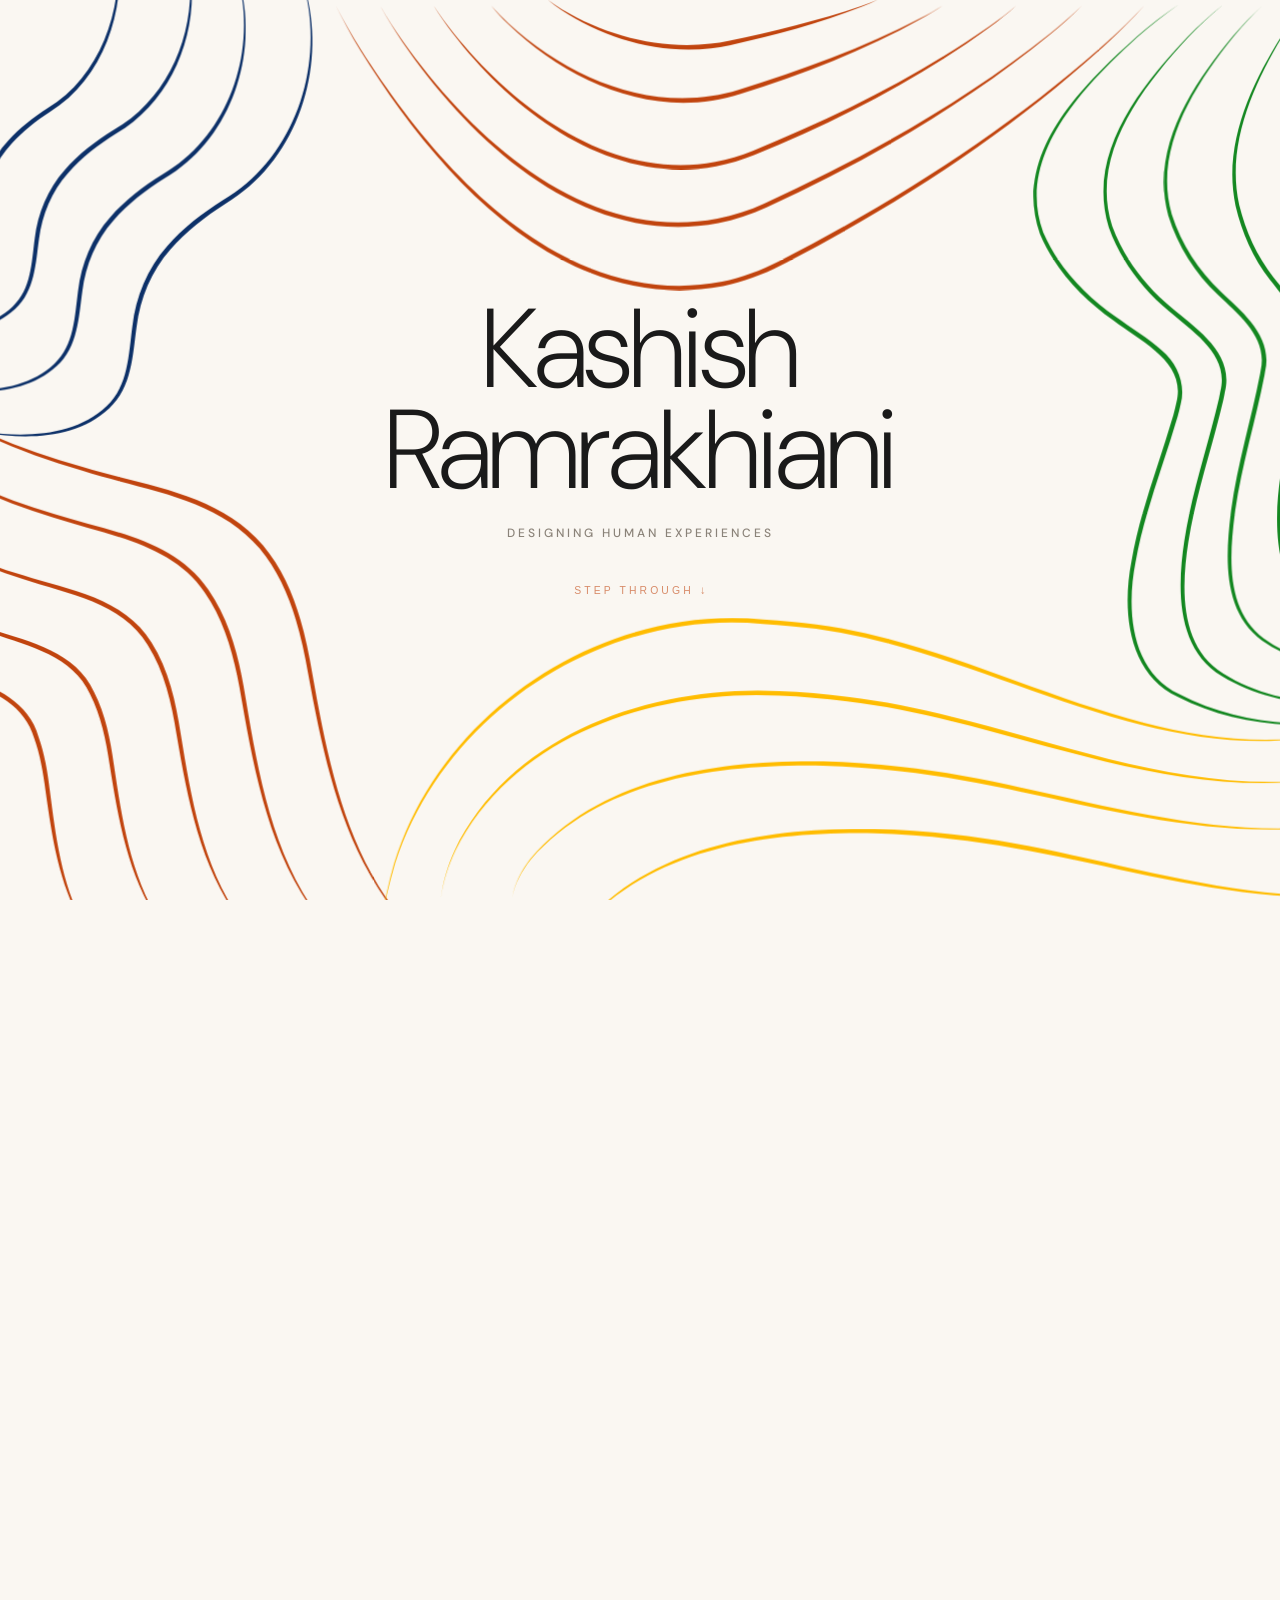
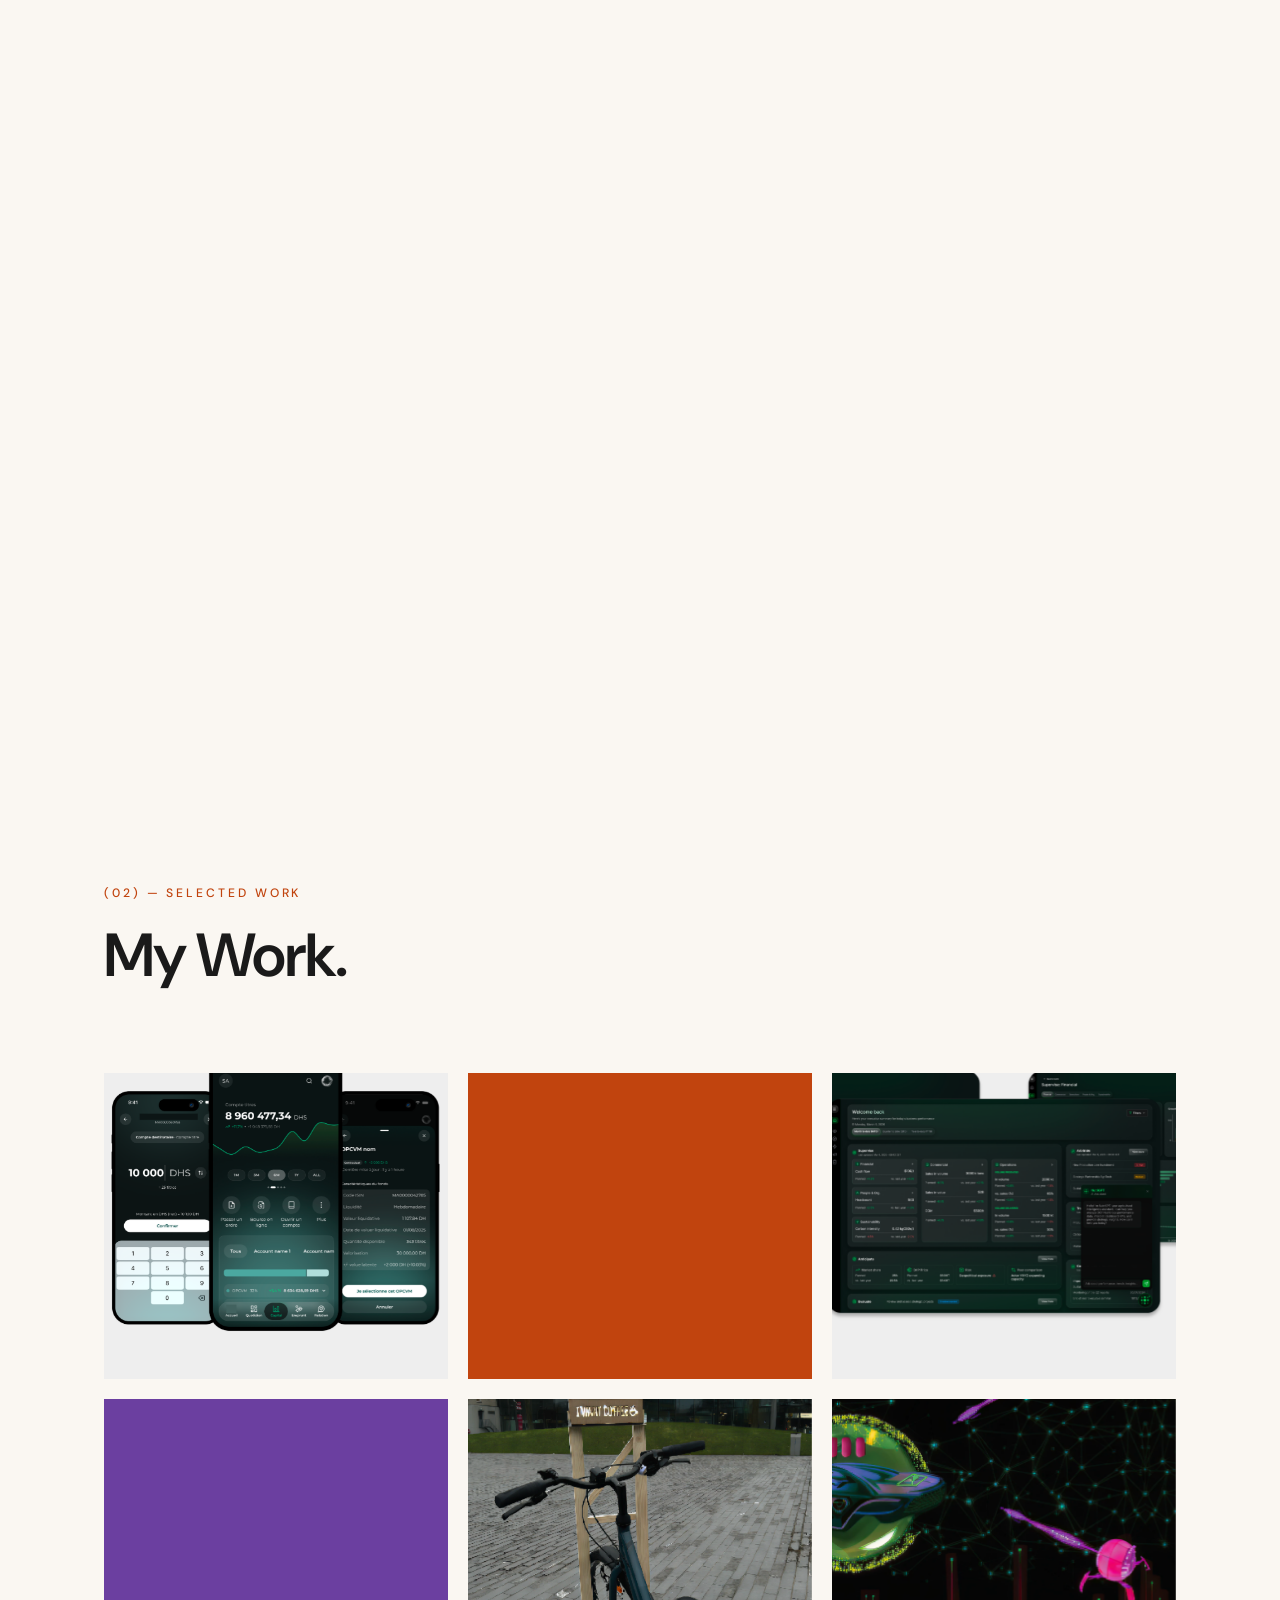
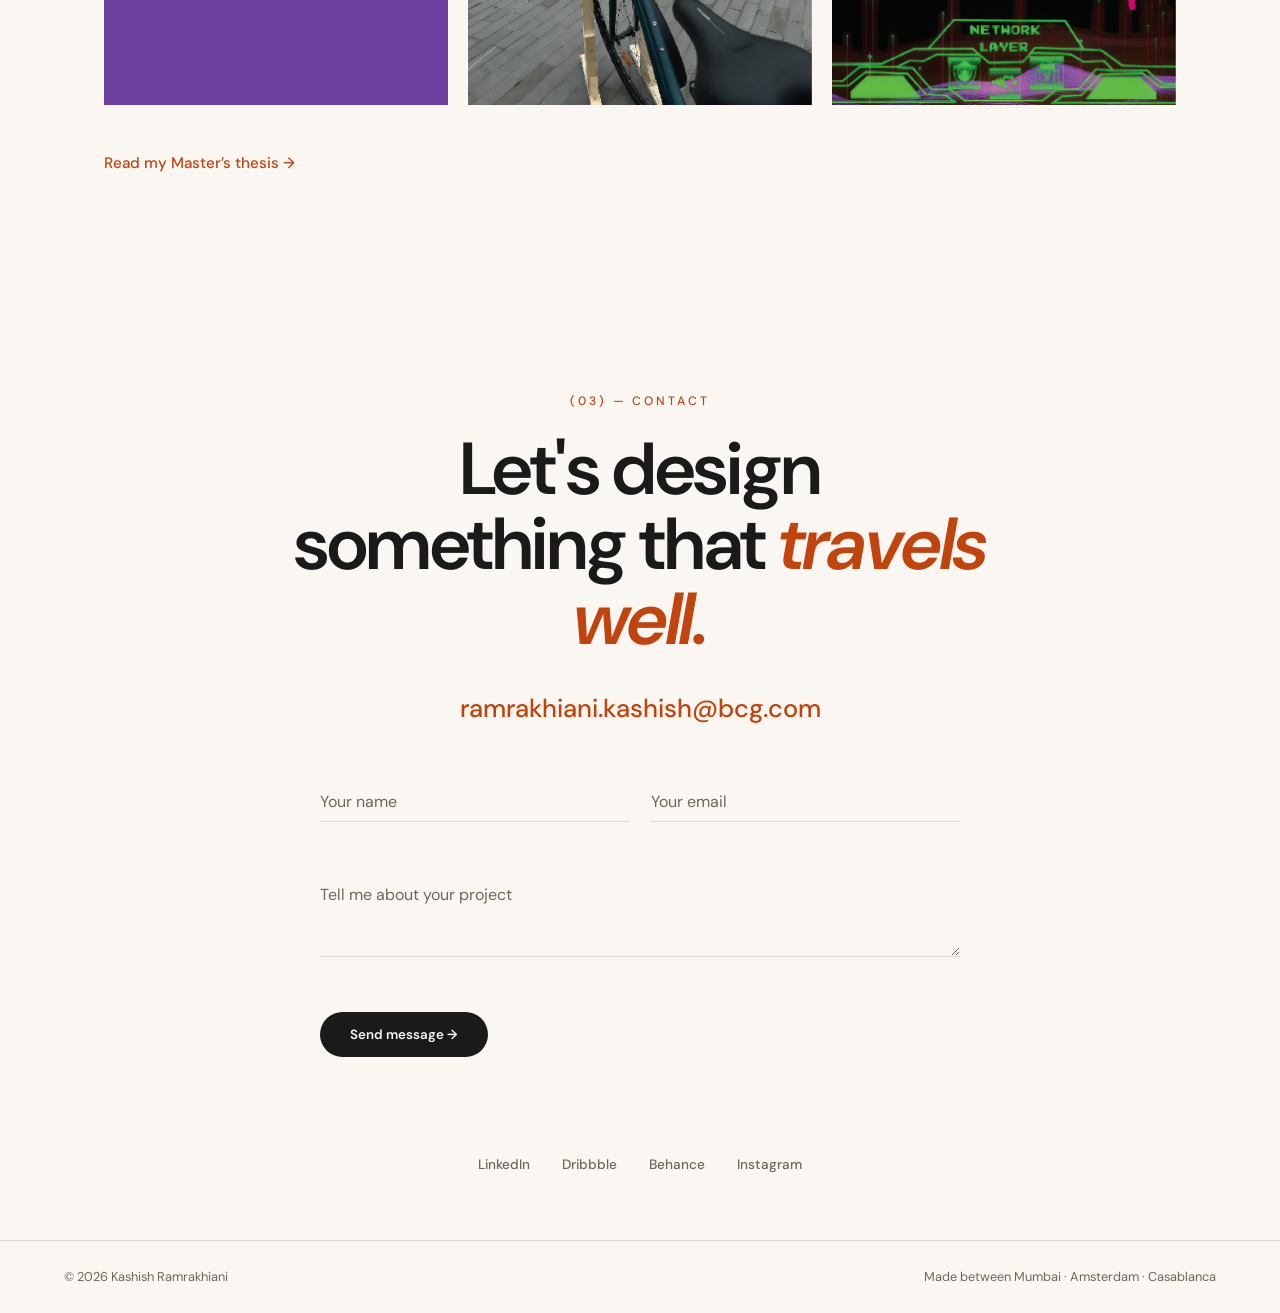
==== index.html @ a2ee2a5e "Redesign work section into a framed grid and drop the Process section Replaces the scrolling pinboar" ====
<!DOCTYPE html>
<html lang="en">
<head>
  <meta charset="UTF-8" />
  <meta name="viewport" content="width=device-width, initial-scale=1.0" />
  <meta name="description" content="Kashish Ramrakhiani — a UX designer whose practice was shaped between India, the Netherlands & Casablanca. Step through the portal." />
  <title>Kashish Ramrakhiani — UX, between three worlds</title>
  <link rel="preconnect" href="https://fonts.googleapis.com" />
  <link rel="preconnect" href="https://fonts.gstatic.com" crossorigin />
  <link href="https://fonts.googleapis.com/css2?family=DM+Sans:opsz,wght@9..40,200;9..40,300;9..40,400;9..40,500;9..40,600;9..40,700&display=swap" rel="stylesheet" />
  <link rel="stylesheet" href="styles.css" />
</head>
<body class="hero-locked">
  <div class="cursor-glow" id="cursor-glow" aria-hidden="true"></div>

  <!-- Portal flash — a burst of cream light as you fly through the hero -->
  <div class="portal-flash" id="portal-flash" aria-hidden="true"></div>

  <header class="topnav" id="topnav">
    <a href="#portal" class="topnav__logo">Kashish R.<span>·</span></a>
    <nav class="topnav__links">
      <a href="#about">Story</a>
      <a href="#work">Work</a>
      <a href="#contact">Contact</a>
    </nav>
  </header>

  <!-- ============================================================
       THE PORTAL — a glowing window that expands on hover / click
       ============================================================ -->
  <section class="hero" id="hero">
    <div class="hero__container" id="hero-container">
      <!-- Colourful background artwork (inlined so each line can animate) -->
      <svg class="hero__bg" viewBox="0 0 1512 982" preserveAspectRatio="xMidYMid slice" fill="none" xmlns="http://www.w3.org/2000/svg" aria-hidden="true">
        <g clip-path="url(#clip0_3184_7135)">
          <path class="hero__line" d="M424.014 5.99799C432.203 22.5679 441.114 38.7557 450.621 54.6958C534.368 190.413 669.978 344.813 846.608 312.257C868.501 307.59 889.6 299.796 909.692 289.5C1038.2 223.241 1160.7 143.697 1267.17 45.6443C1280.7 32.9126 1293.86 19.9518 1306.02 5.99799C1293.62 19.7289 1280.25 32.4475 1266.52 44.946C1158.6 141.147 1035.77 219.289 907.45 285.111C887.679 295.189 866.993 302.799 845.564 307.367C673.443 339.598 537.359 188.652 451.433 54.2025C441.681 38.437 432.5 22.4173 424.014 5.99799Z" fill="#C1440E"/>
          <path class="hero__line" d="M472.314 5.99799C479.804 19.5561 487.937 32.6984 496.582 45.5697C572.791 156.644 695.579 270.722 841.448 243.444C859.576 239.809 877.139 233.97 894.092 226.215C1004.18 175.502 1110.21 114.349 1203.87 37.3063C1215.8 27.282 1227.4 17.0806 1238.18 5.99799C1238.18 5.99799 1238.18 5.99799 1238.18 5.99799C1227.16 16.8438 1215.37 26.7914 1203.27 36.5723C1108.26 111.68 1001.96 171.428 892.047 221.729C875.392 229.297 858.193 234.987 840.465 238.541C698.416 265.432 575.731 154.636 497.365 45.0322C488.486 32.3504 480.094 19.3914 472.314 5.99799Z" fill="#C1440E"/>
          <path class="hero__line" d="M530.718 5.99799C537.266 16.5755 544.387 26.7798 551.901 36.6804C618.472 123.169 723.092 202.63 838.914 181.488C853.348 178.791 867.297 174.626 880.962 169.069C971.242 132.057 1058.93 87.2424 1137.62 29.5536C1147.65 22.0344 1157.41 14.3849 1166.56 5.99799C1157.19 14.1346 1147.26 21.5194 1137.06 28.7858C1057.13 84.4625 969.224 127.874 879.11 164.498C865.718 169.895 852.086 173.94 837.996 176.573C725.393 197.319 621.301 120.905 552.651 36.0968C544.916 26.4007 537.547 16.3959 530.718 5.99799Z" fill="#C1440E"/>
          <path class="hero__line" d="M593.531 5.99799C599.221 13.014 605.417 19.698 611.89 26.0918C669.771 82.5386 751.909 122.598 834.913 109.633C845.106 108.057 855.001 105.766 864.87 102.719C933.264 81.3876 1000.53 55.4038 1063.01 20.3974C1070.92 15.8584 1078.73 11.19 1086.11 5.99799C1086.11 5.99799 1086.11 5.99799 1086.11 5.99799C1078.54 10.9123 1070.6 15.2963 1062.55 19.5649C999.076 52.416 931.677 77.0125 863.422 97.9984C853.765 100.937 844.101 103.153 834.15 104.691C753.339 117.341 672.186 79.754 612.546 25.4047C605.886 19.2475 599.476 12.7988 593.531 5.99799Z" fill="#C1440E"/>
          <path class="hero__line" d="M655.241 -0.435303C659.992 3.64686 665.116 7.43432 670.36 10.9783C717.809 42.3357 776.25 59.0924 833.609 52.6105C840.37 51.8378 847.042 50.7512 853.717 49.3278C902.844 38.7349 951.503 25.6537 998.241 7.19308C1004.09 4.82502 1009.97 2.34884 1015.59 -0.435303C1009.84 2.04538 1003.85 4.22077 997.906 6.30381C950.454 22.4874 901.723 34.204 852.699 44.4902C846.169 45.8446 839.649 46.8877 833.042 47.6428C777.057 53.9489 719.578 39.0986 670.873 10.1785C665.491 6.90183 660.202 3.38764 655.241 -0.435303Z" fill="#C1440E"/>
          <path class="hero__line" d="M1343.64 5.10541C1327.87 15.7121 1312.56 27.4906 1298.03 39.7925C1238.64 93.2043 1161.54 167.221 1192.36 255.219C1208.72 293.975 1238.61 325.704 1272.51 349.572C1303.63 373.218 1352.67 395.56 1341.2 439.454C1340.31 443.76 1339.16 448.354 1337.95 452.811C1322.62 505.744 1301.57 557.547 1292.22 612.615C1281.96 664.974 1287.72 734.98 1342.88 760.329C1398.09 788.462 1461.86 795.58 1522.64 788.795C1541.61 786.58 1560.58 783.122 1578.73 777.227C1560.49 782.802 1541.49 785.938 1522.54 787.85C1461.81 793.671 1398.59 785.692 1344.41 757.378C1291.5 732.365 1286.43 665.398 1296.73 613.392C1306.25 558.973 1327.26 507.623 1342.77 454.125C1344 449.599 1345.17 444.911 1346.09 440.465C1351.68 419.288 1341.8 396.041 1325.61 382.641C1309.85 368.471 1291.94 357.896 1275.27 345.754C1241.6 322.23 1212.38 291.543 1195.97 253.625C1165.3 170.047 1239.94 94.6059 1298.65 40.5123C1312.96 28.0035 1328.05 15.9867 1343.64 5.10541Z" fill="#138720"/>
          <path class="hero__line" d="M1391.67 5.54071C1378.15 16.3028 1365.29 28.0789 1353.1 40.3711C1301.53 94.8177 1242.6 167.599 1267.45 247.956C1280.2 283.894 1304.01 315.317 1333.07 339.479C1360.54 363.04 1399.03 387.437 1389.21 426.716C1388.78 429.197 1388.24 431.932 1387.68 434.552C1375.68 486.198 1357.81 537.23 1349.82 590.41C1342.13 641.075 1340.68 707.493 1390.86 737.644C1433.39 763.505 1484.79 771.581 1533.53 765.911C1550.77 763.857 1567.95 760.327 1584.1 754.137C1584.1 754.137 1584.1 754.137 1584.1 754.137C1567.84 760.013 1550.64 763.217 1533.42 764.967C1484.76 769.776 1434.02 760.943 1392.48 735.001C1344.7 705.671 1346.35 641.44 1354.29 591.105C1362.52 538.438 1380.41 487.878 1392.57 435.591C1393.14 432.924 1393.69 430.127 1394.14 427.575C1404.61 385.017 1362.75 358.581 1336.14 335.885C1307.34 312.118 1284.06 281.793 1271.19 246.565C1246.32 169.857 1303.06 96.1663 1353.78 41.0339C1365.73 28.5556 1378.36 16.561 1391.67 5.54071Z" fill="#138720"/>
          <path class="hero__line" d="M1435.56 5.54071C1435.56 5.54071 1435.56 5.54071 1435.56 5.54071C1423.98 16.0814 1413.14 27.4612 1402.87 39.3421C1358.42 92.8422 1312.16 161.75 1332.38 235.108C1342.58 268.107 1361.74 298.119 1386.66 321.815C1410.76 344.774 1441.3 369.286 1433.09 404.488C1432.92 405.626 1432.73 406.793 1432.53 407.989C1423 457.422 1407.78 506.153 1400.96 556.602C1395.01 604.91 1390.28 666.315 1434.73 698.897C1467.88 722.103 1509.71 730.77 1549.36 726.162C1564.96 724.351 1580.5 720.855 1594.84 714.575C1594.84 714.575 1594.84 714.575 1594.84 714.575C1580.38 720.546 1564.81 723.711 1549.26 725.217C1509.72 729.042 1468.62 719.724 1436.4 696.509C1394.33 665.029 1399.08 605.201 1405.39 557.232C1412.5 507.207 1427.78 458.966 1437.46 408.826C1437.66 407.605 1437.86 406.41 1438.03 405.242C1446.9 367.536 1413.33 340.395 1389.97 318.423C1365.33 295.166 1346.58 266.248 1336.2 233.865C1315.84 163.651 1360.13 94.1153 1403.59 39.9561C1413.62 27.906 1424.21 16.3249 1435.56 5.54071Z" fill="#138720"/>
          <path class="hero__line" d="M1480.52 5.54071C1480.52 5.54071 1480.52 5.54071 1480.52 5.54071C1471.67 16.2192 1463.67 27.4311 1456.09 39.1233C1422.03 93.4983 1391.91 158.255 1405.84 224.471C1412.66 253.654 1425.02 281.698 1443.41 305.433C1461.66 328.502 1482.85 352.118 1478.42 382.194C1478.32 383.52 1478.19 384.876 1478.03 386.265C1468.49 478.004 1421.65 582.698 1479.65 666.883C1499.78 685.8 1527.81 696.315 1555.27 693.844C1569.1 692.699 1582.86 688.998 1594.84 682.056C1594.84 682.056 1594.84 682.056 1594.84 682.056C1582.7 688.703 1568.93 692.058 1555.21 692.896C1527.94 694.733 1500.78 683.866 1481.38 665.031C1426.72 583.381 1473.04 479.307 1483 386.835C1483.17 385.386 1483.3 383.969 1483.41 382.58C1488.23 350.818 1464.93 324.622 1447.21 302.552C1429.06 279.351 1416.85 252.237 1409.81 223.501C1395.53 159.606 1424.02 94.5661 1456.89 39.6309C1464.21 27.804 1471.93 16.4279 1480.52 5.54071Z" fill="#138720"/>
          <path class="hero__line" d="M1538.52 5.54071C1538.52 5.54071 1538.52 5.54071 1538.52 5.54071C1529.72 15.8301 1521.74 26.6543 1514.17 37.9537C1480.3 90.3203 1449.87 153.199 1463.86 217.716C1470.73 246.277 1483.28 273.603 1501.7 296.55C1519.97 318.832 1541.06 341.786 1536.37 371.263C1536.28 372.305 1536.17 373.367 1536.04 374.45C1526.46 463.262 1479.69 565.37 1537.66 646.447C1558.22 665.154 1586.59 675.114 1614.16 672.468C1627.65 671.26 1641.06 667.72 1652.85 661.092C1652.85 661.092 1652.85 661.092 1652.85 661.092C1640.9 667.423 1627.48 670.62 1614.08 671.521C1586.7 673.516 1559.19 663.167 1539.39 644.537C1484.83 566.056 1530.99 464.612 1541.01 375.037C1541.14 373.906 1541.25 372.793 1541.35 371.699C1546.47 340.49 1523.17 314.882 1505.45 293.606C1487.28 271.185 1474.9 244.816 1467.81 216.718C1453.49 154.6 1482.27 91.4121 1514.97 38.4729C1522.27 27.0353 1529.98 16.0428 1538.52 5.54071Z" fill="#138720"/>
          <path class="hero__line" d="M1592.23 5.54071C1592.23 5.54071 1592.23 5.54071 1592.23 5.54071C1583.43 15.8301 1575.45 26.6543 1567.88 37.9537C1534.01 90.3203 1503.58 153.199 1517.57 217.716C1524.44 246.277 1536.99 273.603 1555.41 296.55C1573.68 318.832 1594.77 341.786 1590.08 371.263C1589.99 372.305 1589.88 373.367 1589.75 374.45C1580.17 463.262 1533.4 565.37 1591.37 646.447C1611.93 665.154 1640.3 675.114 1667.86 672.468C1681.36 671.26 1694.77 667.72 1706.55 661.092C1706.55 661.092 1706.55 661.092 1706.55 661.092C1694.61 667.423 1681.19 670.62 1667.79 671.521C1640.41 673.516 1612.9 663.167 1593.09 644.537C1538.54 566.056 1584.7 464.612 1594.71 375.037C1594.85 373.906 1594.96 372.793 1595.06 371.699C1600.18 340.49 1576.88 314.882 1559.16 293.606C1540.99 271.185 1528.61 244.816 1521.52 216.718C1507.2 154.6 1535.98 91.4121 1568.68 38.4729C1575.98 27.0353 1583.69 16.0428 1592.23 5.54071Z" fill="#138720"/>
          <path class="hero__line" d="M384.188 -33.5444C388.244 -22.0745 391.104 -10.0607 393.089 2.0014C408.131 84.4807 374.032 175.678 300.872 218.352C278.397 232.541 257.219 248.743 239.837 268.839C218.417 292.938 205.782 324.108 202.083 355.752C197.948 386.735 197.703 420.784 174.233 442.848C140.111 475.668 87.6103 477.168 42.0424 471.542C29.9242 469.903 17.8243 467.574 6.08936 464.237C17.7302 467.894 29.7911 470.541 41.9046 472.482C87.4513 479.151 140.505 479.176 176.808 445.46C201.819 422.568 202.401 386.666 206.703 356.409C210.616 325.255 222.794 295.618 243.624 272.103C260.535 252.546 281.289 236.533 303.424 222.382C378.043 178.362 411.305 84.0652 394.025 1.83635C391.736 -10.2205 388.557 -22.1889 384.188 -33.5444Z" fill="#0C3068"/>
          <path class="hero__line" d="M312.451 -40.9391C316.226 -30.3559 318.883 -19.2694 320.721 -8.13042C334.681 67.8832 302.427 151.573 234.89 190.373C213.872 203.48 194.044 218.459 177.763 237.161C158.013 259.228 146.307 287.914 142.902 316.982C139.108 345.453 138.748 376.642 117.107 396.723C85.2305 426.984 36.4615 428.276 -5.95977 423.14C-17.1427 421.649 -28.3292 419.531 -39.178 416.497C-28.4222 419.851 -17.2745 422.287 -6.09674 424.08C36.3061 430.266 85.602 430.509 119.677 399.361C142.862 378.467 143.571 345.384 147.526 317.644C151.142 289.067 162.382 261.924 181.54 240.437C197.341 222.28 216.742 207.486 237.419 194.413C306.402 154.295 337.859 67.4674 321.656 -8.29679C319.515 -19.4309 316.539 -30.4715 312.451 -40.9391Z" fill="#0C3068"/>
          <path class="hero__line" d="M254.486 -74.3309C258.013 -64.433 260.492 -54.066 262.204 -43.6497C275.21 27.4126 244.902 105.5 181.79 141.649C162.083 153.907 143.486 167.921 128.21 185.447C109.732 206.067 98.7672 232.915 95.5902 260.084C92.0508 286.704 91.7017 315.776 71.5101 334.484C41.6995 362.75 -3.93842 363.984 -43.6637 359.218C-54.1199 357.837 -64.5835 355.869 -74.7327 353.049C-64.6763 356.19 -54.2514 358.474 -43.8006 360.159C-4.09319 365.976 42.0672 366.279 74.0795 337.127C95.8146 317.609 96.5156 286.635 100.215 260.747C103.603 234.069 114.099 208.766 131.986 188.725C146.779 171.746 164.949 157.915 184.315 145.691C248.87 108.229 278.389 26.9968 263.139 -43.8163C261.123 -54.2277 258.326 -64.5488 254.486 -74.3309Z" fill="#0C3068"/>
          <path class="hero__line" d="M181.691 -81.0887C183.834 -72.0912 185.16 -62.7431 185.911 -53.4701C191.657 11.5454 166.942 83.0465 109.606 118.055C93.8887 128.152 79.2836 139.498 66.6418 153.502C48.7838 172.784 37.477 198.045 33.0994 223.564C28.2325 248.675 27.4988 276.071 8.92557 294.379C-14.5111 318.211 -51.8294 319.383 -83.4497 313.586C-92.6119 311.864 -101.71 309.497 -110.409 306.248C-110.409 306.248 -110.409 306.248 -110.409 306.248C-101.836 309.808 -92.7993 312.491 -83.6551 314.517C-52.1469 321.285 -14.07 321.532 11.3895 296.822C31.5149 277.637 32.5877 248.808 37.6421 224.375C42.2279 199.344 53.0786 175.504 70.3391 156.804C82.5648 143.258 96.7801 132.11 112.17 122.078C171.16 85.4982 194.817 11.2987 186.858 -53.5776C185.804 -62.8566 184.158 -72.1783 181.691 -81.0887Z" fill="#0C3068"/>
          <path class="hero__line" d="M-89.2234 397.755C-75.8807 407.485 -63.1602 416.226 -49.4232 425.045C11.2197 464.254 77.8118 493.402 147.382 513.494C214.986 535.143 293.572 542.468 340.842 598.388C372.743 636.666 385.341 686.538 394.009 735.91C410.952 827.847 431.048 924.268 491.322 998.164C502.083 1009.75 514.718 1021.55 530.718 1024.25C530.718 1024.25 530.718 1024.25 530.718 1024.25C514.805 1021.22 502.518 1009.25 492.033 997.534C433.526 923.012 414.76 826.935 398.458 735.173C390.022 685.429 377.609 634.777 344.66 595.159C295.296 537.201 215.883 530.705 148.493 509.664C78.9946 490.288 12.3926 462.263 -48.9177 424.241C-62.7976 415.686 -75.687 407.214 -89.2234 397.755Z" fill="#C1440E"/>
          <path class="hero__line" d="M-89.2234 458.785C-77.7782 467.665 -66.847 475.652 -55.0315 483.708C-2.86663 519.571 55.1651 546.331 115.884 564.644C174.781 584.028 244.29 592.706 280.826 646.088C304.875 680.597 314.448 722.134 321.422 764.017C335.857 846.452 352.478 932.641 404.214 1000.4C413.331 1010.82 424.025 1021.69 438.051 1024.25C438.051 1024.25 438.051 1024.25 438.051 1024.25C424.122 1021.35 413.784 1010.33 404.944 999.797C355.018 931.441 339.721 845.584 325.915 763.316C319.16 721.084 309.768 678.944 284.901 643.191C246.533 587.6 175.621 579.559 117.042 560.829C56.3923 543.232 -1.64 517.611 -54.505 482.918C-66.4696 475.122 -77.5769 467.399 -89.2234 458.785Z" fill="#C1440E"/>
          <path class="hero__line" d="M-89.2234 540.161C-79.7151 547.821 -70.6233 554.719 -60.7887 561.675C-17.3941 592.653 31.4196 615.877 82.3668 631.653C131.871 648.134 190.457 656.994 218.721 703.657C237.133 732.683 244.765 767.012 250.322 801.507C262.314 871.846 275.938 945.254 319.067 1003.72C326.611 1012.61 335.447 1022 347.268 1024.25C335.548 1021.67 327.075 1012.13 319.808 1003.13C278.512 944.085 266.209 871.001 254.837 800.825C249.496 765.999 242.031 731.133 222.92 700.943C193.029 652.035 132.677 643.632 83.5529 627.846C32.6713 612.786 -16.1364 590.712 -60.2502 560.892C-70.2376 554.195 -79.5095 547.559 -89.2234 540.161Z" fill="#C1440E"/>
          <path class="hero__line" d="M-89.2234 611.672C-81.6763 618.299 -74.4398 624.279 -66.6 630.307C-32.0168 657.2 7.71597 677.511 49.3798 691.206C90.0392 704.873 137.173 716.063 155.796 757.234C167.862 780.94 173.252 807.58 177.246 834.439C186.72 893.948 197.143 955.752 231.495 1006.48C237.407 1013.99 244.271 1022.19 253.981 1024.25C244.386 1021.86 237.894 1013.54 232.261 1005.92C199.793 954.655 190.688 893.158 181.814 833.803C178.024 806.656 172.768 779.602 160.236 754.935C140.567 711.627 90.7885 700.252 50.6348 687.421C9.02643 674.441 -30.6831 655.307 -66.0328 629.545C-74.0342 623.771 -81.4606 618.045 -89.2234 611.672Z" fill="#C1440E"/>
          <path class="hero__line" d="M-89.2234 672.659C-83.5578 678.434 -78.0973 683.665 -72.1651 688.936C-46.0135 712.536 -14.759 730.586 18.3855 742.69C51.5559 753.647 85.1111 770.404 94.9191 805.47C101.368 823.438 104.784 843.133 107.272 862.507C114.328 912.682 121.745 964.326 147.659 1008.71C152.007 1015 156.904 1022.21 164.675 1024.25C164.675 1024.25 164.675 1024.25 164.675 1024.25C157.045 1021.9 152.53 1014.59 148.464 1008.2C124.517 963.348 118.416 911.982 111.921 861.944C109.614 842.356 106.288 822.365 99.6203 803.768C89.7184 767.254 52.4365 748.78 19.7763 738.953C-13.3511 727.555 -44.5416 710.739 -71.548 688.213C-77.6575 683.186 -83.3247 678.196 -89.2234 672.659Z" fill="#C1440E"/>
          <path class="hero__line" d="M472.314 1024.25C473.989 1003.2 477.763 982.362 483.299 962.03C528.579 785.663 710.598 663.522 890.135 680.821C900.514 681.437 910.54 682.269 920.856 683.359C1110.77 697.863 1278.39 825.754 1473.18 806.571C1494.14 804.109 1514.83 799.769 1535.14 793.637C1514.74 799.449 1494.01 803.469 1473.08 805.626C1279.1 822.119 1113.13 693.27 921.382 678.387C910.99 677.289 900.887 676.455 890.428 675.841C708.808 658.288 524.964 784.243 482.38 961.787C477.12 982.25 473.656 1003.18 472.314 1024.25Z" fill="#FFBC00"/>
          <path class="hero__line" d="M538.782 980.266C541.005 962.306 546.743 944.735 554.49 928.421C618.484 800.845 772.501 752.223 907.597 758.993C932.482 759.943 957.277 762.12 981.934 765.346C1143.91 784.081 1296.77 862.804 1462.71 853.755C1480.86 852.609 1498.88 850.339 1516.78 846.869C1498.82 850.011 1480.79 851.963 1462.66 852.807C1297.27 859.151 1145.76 779.359 982.583 760.389C957.784 757.144 932.827 754.983 907.778 754.091C771.584 747.443 615.744 798.608 553.629 928.02C546.117 944.535 540.672 962.267 538.782 980.266Z" fill="#FFBC00"/>
          <path class="hero__line" d="M616.207 980.266C616.207 980.266 616.207 980.266 616.207 980.266C618.962 964.458 626.997 950.157 636.798 937.651C715.367 849.338 842.887 833.435 955.843 835.423C983.867 836.212 1011.85 838.339 1039.71 841.589C1182.23 856.628 1320.34 910.819 1465.52 904.644C1481.52 903.918 1497.38 902.457 1513.27 900.197C1513.27 900.197 1513.27 900.197 1513.27 900.197C1497.34 902.127 1481.47 903.269 1465.48 903.695C1320.72 907.163 1183.72 851.812 1040.29 836.623C1012.3 833.357 984.153 831.269 955.971 830.579C842.364 828.93 713.539 846.577 636.046 937.071C626.415 949.84 618.629 964.399 616.207 980.266Z" fill="#FFBC00"/>
          <path class="hero__line" d="M672.497 1054.03C672.497 1054.03 672.497 1054.03 672.497 1054.03C675.252 1038.22 683.287 1023.92 693.089 1011.42C771.657 923.103 899.178 907.201 1012.13 909.188C1040.16 909.977 1068.14 912.105 1096 915.355C1238.52 930.394 1376.63 984.584 1521.81 978.41C1537.81 977.684 1553.67 976.223 1569.56 973.963C1569.56 973.963 1569.56 973.963 1569.56 973.963C1553.63 975.893 1537.76 977.035 1521.77 977.46C1377.01 980.929 1240.01 925.578 1096.58 910.388C1068.59 907.123 1040.44 905.035 1012.26 904.345C898.655 902.696 769.83 920.343 692.337 1010.84C682.705 1023.61 674.919 1038.16 672.497 1054.03Z" fill="#FFBC00"/>
        </g>
        <defs>
          <clipPath id="clip0_3184_7135">
            <rect width="1512" height="982" fill="white"/>
          </clipPath>
        </defs>
      </svg>

      <!-- Main content -->
      <div class="hero__content">
        <h1 class="hero__name" id="hero-name">Kashish<br />Ramrakhiani</h1>
        <p class="hero__tagline">Designing human experiences</p>
        <button class="hero__cta deep-blue" id="step-through">Step Through<span class="hero__cta__arrow" aria-hidden="true">↓</span></button>
      </div>
    </div>
  </section>

  <main class="world" id="world">
    <!-- ============================================================
         STORY — Minimal typographic timeline
         ============================================================ -->
    <section class="section story" id="story">
      <div class="timeline-scroll" id="timeline-scroll">
        <div class="timeline-sticky">
          <div class="container">
            <p class="section__index reveal">(01) — The Story</p>
            <h2 class="section__title reveal">I learned to design <em>by moving.</em></h2>

            <div class="timeline">
              <div class="timeline__line" aria-hidden="true">
                <span class="timeline__line-fill"></span>
                <span class="timeline__dot"></span>
              </div>
              <div class="timeline__item" data-step="0">
                <span class="timeline__years">’00 – ’22</span>
                <h3 class="timeline__place">India</h3>
                <p class="timeline__detail">Grew up in Mumbai, studied Design, and started my UX career at Deloitte.</p>
                <span class="timeline__tag">B.Des · Deloitte</span>
              </div>
              <div class="timeline__item" data-step="1">
                <span class="timeline__years">’22 – ’24</span>
                <h3 class="timeline__place">Netherlands</h3>
                <p class="timeline__detail">Master’s in Design for Interaction at TU Delft, with an internship at Senseglove.</p>
                <span class="timeline__tag">TU Delft · Senseglove</span>
              </div>
              <div class="timeline__item" data-step="2">
                <span class="timeline__years">’24 – now</span>
                <h3 class="timeline__place">Morocco</h3>
                <p class="timeline__detail">The boldest move yet — Casablanca, working as a UX Designer at BCG.</p>
                <span class="timeline__tag">BCG · Casablanca</span>
              </div>
            </div>

            <a href="cv.html" class="timeline__cv">Find my CV here →</a>
          </div>
        </div>
      </div>
    </section>

    <!-- ============================================================
         WORK — pinboard / mood-board collage
         ============================================================ -->
    <section class="section work" id="work">
      <div class="container">
        <p class="section__index sage-green reveal">(02) — Selected work</p>
        <h2 class="section__title reveal">My Work.</h2>
        <p class="work__sub reveal">Five projects. Three countries. One thread — designing for people.</p>

        <div class="work-gallery reveal" id="work-gallery">
          <a class="work-gallery__item" href="finance-ecosystem.html" aria-label="Finance Ecosystem — Casablanca ‘26">
            <span class="work-gallery__media">
              <img src="img-finance.png" alt="Finance Ecosystem — mobile app screens for a Casablanca financial product" loading="lazy" />
            </span>
            <span class="work-gallery__caption">Finance Ecosystem</span>
          </a>
          <a class="work-gallery__item" href="senseglove.html" aria-label="Senseglove — Delft ‘24">
            <span class="work-gallery__media">
              <div class="work-gallery__ph" style="background:#6B3FA0;"></div>
            </span>
            <span class="work-gallery__caption">Senseglove</span>
          </a>
          <a class="work-gallery__item" href="retirement-investing.html" aria-label="Retirement Investing Platform — Casablanca ‘25–‘26">
            <span class="work-gallery__media">
              <div class="work-gallery__ph" style="background:#C1440E;"></div>
            </span>
            <span class="work-gallery__caption">Retirement Investing Platform</span>
          </a>
          <a class="work-gallery__item" href="parking-pal.html" aria-label="Parking Pal — Delft ‘23">
            <span class="work-gallery__media">
              <img src="img-parking-pal.png" alt="Parking Pal — a bike parked outside TU Delft's PULSE building" loading="lazy" />
            </span>
            <span class="work-gallery__caption">Parking Pal</span>
          </a>
          <a class="work-gallery__item" href="dashboard.html" aria-label="Agent-Driven Dashboard — Casablanca ‘26">
            <span class="work-gallery__media">
              <img src="img-dashboard.png" alt="Agent-Driven Dashboard — dark analytics dashboard screens with charts and KPIs" loading="lazy" />
            </span>
            <span class="work-gallery__caption">Agent-Driven Dashboard</span>
          </a>
          <a class="work-gallery__item" href="mr-byte.html" aria-label="Mr. Byte — Mumbai ‘20">
            <span class="work-gallery__media">
              <img src="img-mr-byte.png" alt="Mr. Byte — a neon arcade game screen showing the Network Layer level" loading="lazy" />
            </span>
            <span class="work-gallery__caption">Mr. Byte</span>
          </a>
        </div>

        <p class="work__thesis reveal"><a href="https://drive.google.com/file/d/1Aq_gH9_TfNi3EFFMtL8GTJVZPOEO2Exq/view?usp=sharing" target="_blank" rel="noopener noreferrer">Read my Master’s thesis →</a></p>
      </div>
    </section>

    <!-- ============================================================
         CONTACT
         ============================================================ -->
    <section class="section contact" id="contact">
      <div class="container contact__inner">
        <p class="section__index reveal">(03) — Contact</p>
        <h2 class="contact__cta reveal">Let's design something that <em>travels well.</em></h2>
        <a class="contact__email reveal" href="mailto:ramrakhiani.kashish@bcg.com">ramrakhiani.kashish@bcg.com</a>

        <form class="contact__form reveal" id="contact-form" novalidate>
          <div class="field">
            <input type="text" id="name" name="name" placeholder=" " required />
            <label for="name">Your name</label>
            <small class="error" data-for="name"></small>
          </div>
          <div class="field">
            <input type="email" id="email" name="email" placeholder=" " required />
            <label for="email">Your email</label>
            <small class="error" data-for="email"></small>
          </div>
          <div class="field field--full">
            <textarea id="message" name="message" rows="3" placeholder=" " required></textarea>
            <label for="message">Tell me about your project</label>
            <small class="error" data-for="message"></small>
          </div>
          <button type="submit" class="btn-send">Send message →</button>
          <p class="form-status" id="form-status" role="status"></p>
        </form>

        <div class="contact__socials reveal">
          <a href="#" target="_blank" rel="noopener">LinkedIn</a>
          <a href="#" target="_blank" rel="noopener">Dribbble</a>
          <a href="#" target="_blank" rel="noopener">Behance</a>
          <a href="#" target="_blank" rel="noopener">Instagram</a>
        </div>
      </div>
      <footer class="footer">
        <span>© <span id="year"></span> Kashish Ramrakhiani</span>
        <span>Made between Mumbai · Amsterdam · Casablanca</span>
      </footer>
    </section>
  </main>

  <!-- ============================================================
       NDA password gate — shared modal for protected BCG projects
       ============================================================ -->
  <div class="pw-modal" id="pw-modal" aria-hidden="true" role="dialog" aria-modal="true" aria-labelledby="pw-modal-name">
    <div class="pw-modal__overlay" data-pw-close></div>
    <div class="pw-modal__card">
      <div class="pw-modal__lock" aria-hidden="true">🔒</div>
      <h3 class="pw-modal__name" id="pw-modal-name"></h3>
      <p class="pw-modal__text" id="pw-modal-text">This is an ongoing project at BCG. I'm currently working on sanitizing the case details — happy to share more in an interview!</p>
      <a class="pw-modal__contact" href="#contact" data-pw-close>Get in Touch</a>
      <button type="button" class="pw-modal__back" data-pw-close>← Back</button>
    </div>
  </div>

  <script src="script.js"></script>
</body>
</html>
---- styles.css ----
/* ====================================================================
   Kashish Ramrakhiani — Portal portfolio
   Modern editorial · DM Sans · ivory / near-black / terracotta
   ==================================================================== */
:root {
  --bg: #FAF7F2;          /* ivory / cream */
  --card: #F2ECE1;        /* warm off-white for cards */
  --ink: #1A1A1A;         /* near-black text */
  --accent: #C1440E;      /* primary terracotta - kept for backwards compatibility */
  --accent-soft: rgba(193, 68, 14, 0.12);
  --muted: #6F665B;       /* warm grey, secondary text */
  --brown: #9C6B4F;       /* muted clay (third region tint) */
  --line: rgba(26, 26, 26, 0.14);

  /* Single-accent system — terracotta only (outside the hero contour art).
     The old blue/green/gold tokens now resolve to terracotta so every
     reference (nav hover, utility classes, project-page labels) stays
     cohesive without touching each call site. */
  --terracotta: #C1440E;
  --deep-blue: #C1440E;
  --sage-green: #C1440E;
  --gold: #C1440E;

  --font: "DM Sans", system-ui, -apple-system, "Segoe UI", sans-serif;
  --max: 1200px;
  --ease: cubic-bezier(0.22, 1, 0.36, 1);
}

*, *::before, *::after { box-sizing: border-box; margin: 0; padding: 0; }
html { scroll-behavior: smooth; }

body {
  background: var(--bg);
  color: var(--ink);
  font-family: var(--font);
  font-weight: 400;
  line-height: 1.6;
  -webkit-font-smoothing: antialiased;
  overflow-x: hidden;
}

/* subtle paper grain */
body::after {
  content: "";
  position: fixed; inset: 0; z-index: 60; pointer-events: none;
  opacity: 0.045; mix-blend-mode: multiply;
  background-image: url("data:image/svg+xml,%3Csvg xmlns='http://www.w3.org/2000/svg' width='160' height='160'%3E%3Cfilter id='n'%3E%3CfeTurbulence type='fractalNoise' baseFrequency='0.85' numOctaves='2' stitchTiles='stitch'/%3E%3C/filter%3E%3Crect width='100%25' height='100%25' filter='url(%23n)'/%3E%3C/svg%3E");
}

::selection { background: var(--accent); color: var(--bg); }
a { color: inherit; text-decoration: none; }
ul, ol { list-style: none; }
em { font-style: italic; color: var(--accent); }

/* Color utility classes for 4-color system */
.deep-blue { color: var(--deep-blue) !important; }
.sage-green { color: var(--sage-green) !important; }
.gold { color: var(--gold) !important; }
.terracotta { color: var(--terracotta) !important; }

h1, h2, h3 { font-weight: 600; letter-spacing: -0.02em; line-height: 1.05; }

.container { width: 100%; max-width: var(--max); margin-inline: auto; padding-inline: clamp(1.25rem, 5vw, 4rem); }

/* ====================================================================
   Cursor glow
   ==================================================================== */
.cursor-glow {
  position: fixed; top: 0; left: 0;
  width: 460px; height: 460px; border-radius: 50%;
  background: radial-gradient(circle, rgba(193, 68, 14, 0.14), transparent 60%);
  transform: translate(-50%, -50%);
  pointer-events: none; z-index: 1; opacity: 0;
  transition: opacity 0.4s ease; will-change: transform; mix-blend-mode: multiply;
}
@media (hover: hover) and (pointer: fine) { .cursor-glow.active { opacity: 1; } }

/* ====================================================================
   Top nav
   ==================================================================== */
.topnav {
  position: fixed; inset: 0 0 auto 0; z-index: 50;
  display: flex; align-items: center; justify-content: space-between;
  padding: 1rem clamp(1.25rem, 5vw, 4rem);
  opacity: 0; transform: translateY(-12px); pointer-events: none;
  transition: opacity 0.6s var(--ease), transform 0.6s var(--ease);
}
body.entered .topnav { opacity: 1; transform: none; pointer-events: auto; }
.topnav__logo { font-weight: 700; font-size: 1.1rem; color: var(--ink); letter-spacing: -0.01em; }
.topnav__logo span { color: var(--accent); }
.topnav__links { display: flex; gap: 1.6rem; }
.topnav__links a {
  font-size: 0.78rem; font-weight: 500; letter-spacing: 0.06em; text-transform: uppercase;
  color: var(--ink); position: relative;
}
.topnav__links a::after {
  content: ""; position: absolute; left: 0; bottom: -4px; width: 0; height: 1.5px;
  background: var(--accent); transition: width 0.3s var(--ease);
}
.topnav__links a:hover::after { width: 100%; }

/* Cycling nav link colors on hover */
.topnav__links a:nth-child(1):hover::after { background: var(--deep-blue); }
.topnav__links a:nth-child(2):hover::after { background: var(--sage-green); }
.topnav__links a:nth-child(3):hover::after { background: var(--terracotta); }

/* ====================================================================
   HERO — Clean organic topographic design
   ==================================================================== */
/* Hero is a FIXED full-screen overlay sitting on top of the portfolio.
   The world scrolls underneath; the hero is the curtain over it. */
.hero {
  position: fixed;
  top: 0;
  left: 0;
  width: 100%;
  height: 100%;
  background: #FAF7F2;
  overflow: hidden;
  z-index: 100;
  transition: opacity 0.45s ease;
}

/* Dismissed: the curtain lifts — hero fades out and lets clicks through. */
.hero.dismissed {
  opacity: 0;
  pointer-events: none;
}

body.entered {
  overflow-y: auto !important;
}

body.entered.hero-locked {
  overflow: hidden !important;
}

.hero__container {
  position: relative;
  width: 100%;
  height: 100%;
  display: flex;
  align-items: center;
  justify-content: center;
}

/* Portal zoom — the artwork and name rush toward you and fade as you
   fly INTO the screen. Fast, accelerating ease (~800ms). */
.hero__container.zooming .hero__content {
  transform: scale(8);
  opacity: 0;
}

/* Colourful background artwork */
.hero__bg {
  position: absolute;
  top: 0;
  left: 0;
  width: 100%;
  height: 100%;
  object-fit: cover;
  background: none;
  z-index: 1;
  pointer-events: none;
  transform-origin: center center;
  transition: transform 0.8s cubic-bezier(0.7, 0, 0.84, 0), opacity 0.8s cubic-bezier(0.7, 0, 0.84, 0);
}

/* Each contour line drifts/sways on its own — gentle, meditative, and
   desynchronised via varied durations (6–12s) and negative delays. Each
   path transforms around its own centre so the motion feels organic. */
.hero__line {
  transform-box: fill-box;
  transform-origin: center;
  will-change: transform;
  animation: heroDriftA 9s ease-in-out infinite;
}

/* duration + movement-variant + offset buckets, spread across all paths */
.hero__line:nth-child(8n + 1) { animation-name: heroDriftA; animation-duration: 6s;  animation-delay: -1.0s; }
.hero__line:nth-child(8n + 2) { animation-name: heroDriftB; animation-duration: 7.5s; animation-delay: -3.2s; }
.hero__line:nth-child(8n + 3) { animation-name: heroDriftC; animation-duration: 9s;  animation-delay: -2.1s; }
.hero__line:nth-child(8n + 4) { animation-name: heroDriftD; animation-duration: 10.5s; animation-delay: -4.4s; }
.hero__line:nth-child(8n + 5) { animation-name: heroDriftB; animation-duration: 8s;  animation-delay: -0.7s; }
.hero__line:nth-child(8n + 6) { animation-name: heroDriftA; animation-duration: 11s; animation-delay: -5.6s; }
.hero__line:nth-child(8n + 7) { animation-name: heroDriftD; animation-duration: 12s; animation-delay: -2.8s; }
.hero__line:nth-child(8n + 8) { animation-name: heroDriftC; animation-duration: 9.5s; animation-delay: -6.3s; }

@keyframes heroDriftA {
  0%, 100% { transform: translate(0, 0) rotate(0deg) scale(1); }
  50%      { transform: translate(10px, -8px) rotate(0.4deg) scale(1.012); }
}
@keyframes heroDriftB {
  0%, 100% { transform: translate(0, 0) rotate(0deg) scale(1); }
  50%      { transform: translate(-12px, 6px) rotate(-0.35deg) scale(1.015); }
}
@keyframes heroDriftC {
  0%, 100% { transform: translate(0, 0) rotate(0deg) scale(1); }
  50%      { transform: translate(7px, 11px) rotate(0.5deg) scale(0.99); }
}
@keyframes heroDriftD {
  0%, 100% { transform: translate(0, 0) rotate(0deg) scale(1); }
  50%      { transform: translate(-8px, -10px) rotate(-0.45deg) scale(1.008); }
}

@media (prefers-reduced-motion: reduce) {
  .hero__line { animation: none; }
}

/* Portal zoom — the artwork and name rush toward you and fade as you
   fly INTO the screen. Fast, accelerating ease (~800ms). */
.hero__container.zooming .hero__bg {
  transform: scale(8);
  opacity: 0;
}

/* Portal flash — a burst of cream light blooming from the centre as you
   pass through the portal, then fading to reveal the Story section. */
.portal-flash {
  position: fixed;
  inset: 0;
  z-index: 9999;
  pointer-events: none;
  background: radial-gradient(circle at 50% 50%,
    #FAF7F2 0%, #FAF7F2 35%, rgba(250, 247, 242, 0) 72%);
  opacity: 0;
  transform: scale(0.15);
  transform-origin: center center;
  will-change: transform, opacity;
}

/* Flash blooming in — expands and brightens to fully cover the screen. */
.portal-flash.flash-in {
  opacity: 1;
  transform: scale(3.2);
  transition: opacity 0.55s ease-in, transform 0.7s cubic-bezier(0.7, 0, 0.84, 0);
}

/* Flash fading out — dissolves to reveal the world you've arrived in. */
.portal-flash.flash-out {
  opacity: 0;
  transform: scale(3.2);
  transition: opacity 0.55s ease-out;
}

/* Main content */
.hero__content {
  position: relative;
  z-index: 10;
  text-align: center;
  transition: transform 0.8s cubic-bezier(0.7, 0, 0.84, 0), opacity 0.8s cubic-bezier(0.7, 0, 0.84, 0);
  transform-origin: center center;
}

.hero__name {
  font-weight: 250;
  font-size: clamp(3rem, 10vw, 7rem);
  line-height: 0.9;
  letter-spacing: -0.02em;
  color: var(--ink);
  margin: 0 0 1.5rem 0;
}

.hero__tagline {
  font-size: 0.75rem;
  font-weight: 500;
  letter-spacing: 0.25em;
  text-transform: uppercase;
  color: var(--muted);
  margin: 0 0 2rem 0;
  opacity: 0.8;
}

.hero__cta {
  display: inline-flex;
  align-items: center;
  gap: 0.6em;
  font-size: 0.65rem;
  font-weight: 500;
  letter-spacing: 0.3em;
  text-transform: uppercase;
  color: var(--muted);
  background: none;
  border: none;
  padding: 0;
  cursor: pointer;
  transition: color 0.3s var(--ease);
  opacity: 0.6;
}

.hero__cta:hover,
.hero__cta:focus-visible {
  color: var(--accent);
  opacity: 1;
  outline: none;
}

.hero__cta__arrow {
  display: inline-block;
  font-size: 1.1em;
  letter-spacing: 0;
  animation: ctaArrowBob 2.2s var(--ease) infinite;
}
@keyframes ctaArrowBob {
  0%, 100% { transform: translateY(-1px); opacity: 0.5; }
  50% { transform: translateY(3px); opacity: 1; }
}

/* Responsive adjustments for hand-drawn organic design */
@media (max-width: 768px) {
  .hero__name {
    font-size: clamp(2.5rem, 9vw, 4.5rem);
    margin-bottom: 1.2rem;
  }

  .hero__tagline {
    font-size: 0.7rem;
    letter-spacing: 0.2em;
    margin-bottom: 1.8rem;
  }

  .hero__cta {
    font-size: 0.6rem;
    letter-spacing: 0.25em;
  }
}

@media (max-width: 480px) {
  .hero__name {
    font-size: clamp(2.2rem, 8vw, 3.5rem);
    margin-bottom: 1rem;
  }

  .hero__tagline {
    font-size: 0.65rem;
    letter-spacing: 0.18em;
    margin-bottom: 1.5rem;
  }

  .hero__cta {
    font-size: 0.55rem;
    letter-spacing: 0.2em;
  }
}

/* ====================================================================
   World
   ==================================================================== */
.world {
  position: relative;
  z-index: 1;
  background: #FAF7F2;
}
.section { padding: clamp(5rem, 12vh, 9rem) 0; position: relative; }
.section__index { font-size: 0.76rem; font-weight: 500; letter-spacing: 0.24em; text-transform: uppercase; color: var(--accent); margin-bottom: 1.3rem; }
.section__title { font-weight: 600; font-size: clamp(2rem, 5.5vw, 3.8rem); color: var(--ink); }

/* Story — minimal typographic timeline, scroll-pinned in 3 steps */
.timeline-scroll {
  position: relative;
  height: 240vh;
}

.timeline-sticky {
  position: sticky;
  top: 0;
  min-height: 100vh;
  display: flex;
  align-items: center;
}

.timeline {
  position: relative;
  display: grid;
  grid-template-columns: repeat(3, 1fr);
  gap: clamp(2.5rem, 6vw, 5rem);
  margin: clamp(3rem, 6vw, 5rem) 0 3rem;
  width: 100%;
}

.timeline__line {
  position: absolute;
  top: 0;
  left: 0;
  width: 100%;
  height: 1px;
  background: rgba(26, 26, 26, 0.14);
}

.timeline__line-fill {
  position: absolute;
  top: 0;
  left: 0;
  height: 1px;
  width: 0%;
  background: var(--accent);
  transition: width 0.6s var(--ease);
}

.timeline__dot {
  position: absolute;
  top: 0;
  left: 0%;
  width: 9px;
  height: 9px;
  border-radius: 50%;
  background: var(--accent);
  transform: translate(-50%, -50%);
  transition: left 0.6s var(--ease);
}

@media (prefers-reduced-motion: reduce) {
  .timeline__line-fill,
  .timeline__dot,
  .timeline__item { transition: none; }
}

.timeline__item {
  padding-top: 1.75rem;
  opacity: 0.35;
  transition: opacity 0.6s var(--ease);
}
.timeline__item.is-active { opacity: 1; }

.timeline__years {
  display: block;
  font-size: 0.8rem;
  font-weight: 500;
  letter-spacing: 0.12em;
  text-transform: uppercase;
  color: var(--accent);
  margin-bottom: 1.1rem;
}

.timeline__place {
  font-size: clamp(1.7rem, 3.2vw, 2.4rem);
  font-weight: 600;
  letter-spacing: -0.01em;
  color: var(--ink);
  margin-bottom: 0.9rem;
}

.timeline__detail {
  font-size: 1rem;
  line-height: 1.6;
  color: var(--muted);
  margin-bottom: 1.25rem;
}

.timeline__tag {
  display: inline-block;
  font-size: 0.78rem;
  font-weight: 500;
  letter-spacing: 0.03em;
  color: var(--ink);
  background: var(--card);
  padding: 0.35rem 0.75rem;
  border-radius: 999px;
}

.timeline__cv {
  display: inline-block;
  color: var(--accent);
  text-decoration: none;
  font-size: 0.95rem;
  transition: opacity 0.3s var(--ease);
}
.timeline__cv:hover { opacity: 0.7; }

@media (max-width: 768px) {
  .timeline-scroll { height: auto; }
  .timeline-sticky { position: static; min-height: auto; display: block; }
  .timeline { grid-template-columns: 1fr; gap: 2.5rem; }
  .timeline__line { display: none; }
  .timeline__item { opacity: 1; border-top: 1px solid rgba(26, 26, 26, 0.14); }
}





/* CV link styling */
.cv-btn {
  display: inline-flex;
  align-items: center;
  font-weight: 500;
  font-size: 0.95rem;
  letter-spacing: 0.01em;
  color: var(--accent);
  text-decoration: none;
}
.cv-btn:hover, .cv-btn:focus-visible {
  text-decoration: underline;
  text-underline-offset: 3px;
}


/* flight route — stroke-dash drawn progressively by JS as you scroll */
.route {
  stroke: url(#routeGrad);
  stroke-width: 2;
  stroke-linecap: round;
  stroke-linejoin: round;
}

/* terracotta arrowhead, placed by JS at the drawn tip */
.route-arrow {
  fill: var(--terracotta);
  opacity: 0;
  transition: opacity 0.3s var(--ease);
}
.route-arrow.is-on { opacity: 1; }


/* city labels appear with their corresponding dots, positioned above map elements but below stamps */
.city-labels {
  position: relative;
  z-index: 2;
}
.city-label {
  opacity: 0;
  transition: opacity 0.5s var(--ease);
}
.city-label.is-shown { opacity: 1; }

/* connector lines appear with their corresponding stamps */
.connector {
  opacity: 0;
  transition: opacity 0.5s var(--ease);
}
.connector.is-active { opacity: 1; }

/* stamps → small, clean stamps that fade in next to cities */
.story__stamp {
  position: absolute;
  width: 150px;
  max-width: 150px;
  background: rgba(250, 247, 242, 0.95);
  border-radius: 6px;
  padding: 0.6rem 0.8rem 0.5rem;
  box-shadow: 0 6px 16px rgba(26, 26, 26, 0.12);
  display: flex;
  flex-direction: column;
  gap: 3px;
  overflow: hidden;
  z-index: 10;
  opacity: 0;
  transform: translate(var(--tx, 0), var(--ty, 0)) rotate(var(--rot, 0deg)) scale(0.9);
  transition: opacity 0.6s var(--ease), transform 0.6s var(--ease);
}

/* clean dotted perforation frame */
.story__stamp::before {
  content: "";
  position: absolute;
  inset: 4px;
  border: 1px dotted rgba(26, 26, 26, 0.12);
  border-radius: 4px;
  pointer-events: none;
}

/* minimal postmark */
.story__stamp::after {
  content: "";
  position: absolute;
  top: -15px;
  right: -15px;
  width: 60px;
  height: 60px;
  background: radial-gradient(circle,
    transparent 0 18px,
    var(--accent) 18px 19px,
    transparent 19px 24px,
    var(--accent) 24px 25px,
    transparent 25px);
  opacity: 0.08;
  transform: rotate(-8deg);
  pointer-events: none;
}

.stamp__country,
.stamp__year,
.stamp__tag {
  position: relative;
  z-index: 1;
}

.stamp__country {
  font-weight: 500;
  font-size: 0.6rem;
  letter-spacing: 0.14em;
  text-transform: uppercase;
  color: var(--muted);
}
.stamp__year {
  font-weight: 700;
  font-size: 1.3rem;
  line-height: 1;
  letter-spacing: -0.01em;
  color: var(--accent);
}
.stamp__tag {
  margin-top: 3px;
  padding-top: 4px;
  border-top: 1px solid var(--line);
  font-weight: 500;
  font-size: 0.55rem;
  letter-spacing: 0.02em;
  color: var(--muted);
  opacity: 0.8;
}

/* active: stamp fades in cleanly */
.story__stamp.is-active {
  opacity: 1;
  transform: translate(var(--tx, 0), var(--ty, 0)) rotate(var(--rot, 0deg)) scale(1);
}

/* positioning stamps with clear space from their dots */
.story__stamp--mumbai   {
  right: -8%;
  bottom: 10%;
  --ty: 0%;
  --rot: -1deg;
}
.story__stamp--amsterdam {
  left: 35%;
  top: -5%;
  --ty: 0%;
  --rot: 1deg;
}
.story__stamp--casablanca {
  left: -12%;
  bottom: 25%;
  --ty: 0%;
  --rot: -0.5deg;
}

/* ====================================================================
   Story left column — a physical sticky note / card.
   Warmer paper, a soft shadow on the right edge for natural separation
   (no divider line), and a barely-there paper grain.
   ==================================================================== */
.story__note {
  position: relative;
  z-index: 2;                                   /* sits above the map column */
  background-color: #F5F2EE;                    /* a hair warmer than the map cream — barely there */
  box-shadow: 4px 0 20px rgba(0, 0, 0, 0.06);   /* right-edge only */
}
.story__note::after {
  content: "";
  position: absolute;
  inset: 0;
  pointer-events: none;
  opacity: 0.05;
  mix-blend-mode: multiply;
  background-image: url("data:image/svg+xml,%3Csvg xmlns='http://www.w3.org/2000/svg' width='160' height='160'%3E%3Cfilter id='n'%3E%3CfeTurbulence type='fractalNoise' baseFrequency='0.85' numOctaves='2' stitchTiles='stitch'/%3E%3C/filter%3E%3Crect width='100%25' height='100%25' filter='url(%23n)'/%3E%3C/svg%3E");
}

/* ====================================================================
   Map stamps — passport-style cards that fade in beside each city
   (one per scrollytelling step). Positioned over the SVG map column.
   ==================================================================== */
.map-stamp {
  position: absolute;
  width: 158px;
  background: #FAF7F2;                 /* cream */
  border: 1px dashed rgba(26, 26, 26, 0.28);  /* thin perforated edge */
  border-radius: 4px;
  padding: 0.7rem 0.85rem 0.6rem;
  display: flex;
  flex-direction: column;
  gap: 4px;
  box-shadow: 0 8px 20px rgba(26, 26, 26, 0.10);
  z-index: 10;
  pointer-events: none;
  opacity: 0;
  transition: opacity 0.55s var(--ease), transform 0.55s var(--ease);
}

/* inner perforation frame for a stamp-y double edge */
.map-stamp::before {
  content: "";
  position: absolute;
  inset: 4px;
  border: 1px dotted rgba(26, 26, 26, 0.18);
  border-radius: 3px;
  pointer-events: none;
}

.map-stamp__country {
  font-size: 0.62rem;
  font-weight: 600;
  letter-spacing: 0.16em;
  text-transform: uppercase;           /* small caps look */
  color: var(--muted);
}
.map-stamp__years {
  font-size: 1.35rem;
  font-weight: 700;
  line-height: 1;
  color: var(--terracotta);            /* terracotta bold */
}
.map-stamp__detail {
  margin-top: 2px;
  padding-top: 5px;
  border-top: 1px solid var(--line);
  font-size: 0.62rem;
  font-weight: 500;
  letter-spacing: 0.01em;
  color: var(--muted);
}

/* per-stamp placement (relative to the map column) + slight rotation.
   --rot is baked into the resting + active transforms so the fade-in
   keeps each card tilted. */
/* Fallback positions (approximate) — script.js anchors each stamp precisely
   into a clear corner beside its city dot once the map has laid out. */
.map-stamp--india     { left: 72%; top: 34%; --rot: -2deg; }   /* above-right of Mumbai (top-right) */
.map-stamp--nederland { left: 24%; top: 4%;  --rot: 1deg; }    /* above-left of Amsterdam (top-left) */
.map-stamp--maroc     { left: 2%;  top: 70%; --rot: -1.5deg; } /* below-left of Casablanca (bottom-left) */

.map-stamp {
  transform: translateY(10px) rotate(var(--rot, 0deg)) scale(0.96);
}
.map-stamp.is-active {
  opacity: 1;
  transform: translateY(0) rotate(var(--rot, 0deg)) scale(1);
}

/* On narrow screens the map stacks; show the stamps inline-ish so they
   don't overlap the (static) map. */
@media (max-width: 860px) {
  .map-stamp { position: static; width: auto; max-width: 220px; margin: 0.5rem 0; }
}

/* ====================================================================
   Work — raw parallax gallery
   ==================================================================== */
.work__sub { color: var(--muted); margin-top: 0.7rem; white-space: nowrap; }

/* All six pieces framed together in one grid — no card chrome, the
   project name surfaces on hover/focus instead. */
.work-gallery {
  margin-top: 3rem;
  display: grid;
  grid-template-columns: repeat(3, 1fr);
  grid-auto-flow: column;
  gap: 1.6vw;
}
.work-gallery__item {
  position: relative; display: block;
  overflow: hidden; outline: none;
  background: var(--card);
}
/* Media sits taller than its frame and drifts via JS (see script.js) —
   the grid cell itself never moves, so all six stay in view together. */
.work-gallery__media {
  position: absolute; top: -15%; left: 0;
  display: block; width: 100%; height: 130%;
  will-change: transform;
}
.work-gallery__media img, .work-gallery__ph {
  display: block; width: 100%; height: 100%;
  object-fit: cover;
  transition: transform 0.6s var(--ease);
}
.work-gallery__item:hover .work-gallery__media img,
.work-gallery__item:focus-visible .work-gallery__media img,
.work-gallery__item:hover .work-gallery__ph,
.work-gallery__item:focus-visible .work-gallery__ph {
  transform: scale(1.05);
}
.work-gallery__caption {
  position: absolute; left: 0; right: 0; bottom: 0;
  padding: 1.4rem 1.2rem 1.1rem;
  font-size: 0.85rem; font-weight: 600; color: #fff; letter-spacing: 0.01em;
  background: linear-gradient(to top, rgba(0, 0, 0, 0.65), rgba(0, 0, 0, 0));
  opacity: 0; transform: translateY(8px);
  transition: opacity 0.35s var(--ease), transform 0.35s var(--ease);
  pointer-events: none;
}
.work-gallery__item:hover .work-gallery__caption,
.work-gallery__item:focus-visible .work-gallery__caption {
  opacity: 1; transform: translateY(0);
}

@media (min-width: 821px) {
  .work-gallery { grid-template-rows: repeat(2, 34vh); }
}

/* Thesis link below the wall */
.work__thesis { text-align: left; margin-top: 2.8rem; }
.work__thesis a {
  color: var(--accent); text-decoration: none;
  font-size: 0.95rem; font-weight: 500;
  border-bottom: 1px solid transparent;
  transition: border-color 0.3s var(--ease);
}
.work__thesis a:hover { border-bottom-color: var(--accent); }

/* ====================================================================
   Protected (NDA) project cards — lock badge, "Protected" label,
   and the shared password modal. All tokens reused from the palette.
   ==================================================================== */
.pin--protected { cursor: pointer; }

/* Tiny, subtle lock tucked into the top-right corner of the image */
.pin__lock {
  position: absolute; top: 16px; right: 16px; z-index: 3;
  width: 18px; height: 18px; border-radius: 50%;
  display: grid; place-items: center;
  font-size: 9px; line-height: 1;
  background: rgba(255, 255, 255, 0.88);
  box-shadow: 0 1px 4px rgba(26, 26, 26, 0.22);
}

/* ---- The modal ---- */
.pw-modal {
  position: fixed; inset: 0; z-index: 200;
  display: none; align-items: center; justify-content: center;
  padding: 1.5rem;
}
.pw-modal.is-open { display: flex; }
body.pw-open { overflow: hidden; }

.pw-modal__overlay {
  position: absolute; inset: 0;
  background: rgba(250, 247, 242, 0.97);   /* cream */
  -webkit-backdrop-filter: blur(3px); backdrop-filter: blur(3px);
}
.pw-modal__card {
  position: relative; z-index: 1;
  width: 100%; max-width: 360px; text-align: center;
  animation: pwFadeIn 0.4s var(--ease);
}
@keyframes pwFadeIn {
  from { opacity: 0; transform: translateY(10px); }
  to   { opacity: 1; transform: none; }
}
.pw-modal__lock { font-size: 1.9rem; margin-bottom: 1.1rem; }
.pw-modal__name {
  font-size: 1.35rem; font-weight: 700; color: var(--ink);
  margin-bottom: 0.9rem;
}
.pw-modal__text {
  font-size: 0.98rem; line-height: 1.6; color: var(--muted);
  margin-bottom: 1.7rem;
}
.pw-modal__contact {
  display: inline-block; text-decoration: none;
  font-family: var(--font); font-size: 0.95rem; font-weight: 600;
  letter-spacing: 0.02em; padding: 0.8rem 1.8rem; cursor: pointer;
  color: #fff; background: var(--accent); border: none; border-radius: 3px;
  transition: background 0.25s var(--ease), transform 0.15s var(--ease);
}
.pw-modal__contact:hover { background: #a5380b; }
.pw-modal__contact:active { transform: scale(0.98); }
.pw-modal__back {
  display: block; margin: 1.2rem auto 0; cursor: pointer;
  font-family: var(--font); font-size: 0.85rem; color: var(--muted);
  background: none; border: none;
  transition: color 0.3s var(--ease);
}
.pw-modal__back:hover { color: var(--accent); }

/* ====================================================================
   Contact
   ==================================================================== */
.contact { padding-bottom: 0; }
.contact__inner { text-align: center; max-width: 820px; }
.contact__cta { font-weight: 600; font-size: clamp(2.2rem, 7vw, 4.6rem); line-height: 1.02; color: var(--ink); margin: 0.5rem auto 2rem; }
.contact__email { font-size: clamp(1.05rem, 3vw, 1.6rem); font-weight: 500; color: var(--accent); border-bottom: 1.5px solid transparent; transition: border-color 0.3s var(--ease); }
.contact__email:hover { border-color: var(--accent); }

.contact__form { margin: 3rem auto 0; max-width: 640px; display: grid; grid-template-columns: 1fr 1fr; gap: 1.6rem 1.4rem; text-align: left; }
.field { position: relative; }
.field--full { grid-column: 1 / -1; }
.field input, .field textarea {
  width: 100%; background: transparent; border: none; border-bottom: 1.5px solid var(--line);
  color: var(--ink); font-family: var(--font); font-size: 1rem; padding: 0.7rem 0; resize: vertical;
  transition: border-color 0.3s var(--ease);
}
.field input:focus, .field textarea:focus { outline: none; border-color: var(--accent); }
.field label { position: absolute; left: 0; top: 0.7rem; color: var(--muted); font-size: 1rem; pointer-events: none; transition: transform 0.25s var(--ease), font-size 0.25s var(--ease), color 0.25s var(--ease); }
.field input:focus + label, .field input:not(:placeholder-shown) + label,
.field textarea:focus + label, .field textarea:not(:placeholder-shown) + label {
  transform: translateY(-1.5rem); font-size: 0.74rem; letter-spacing: 0.04em; color: var(--accent);
}
.field .error { display: block; color: var(--accent); font-size: 0.74rem; min-height: 1rem; margin-top: 0.4rem; }
.btn-send { grid-column: 1 / -1; justify-self: start; background: var(--ink); color: var(--bg); border: none; border-radius: 100px; padding: 0.85rem 1.9rem; font-family: var(--font); font-weight: 600; cursor: pointer; transition: transform 0.3s var(--ease), background 0.3s var(--ease); }
.btn-send:hover { transform: translateY(-2px); background: var(--accent); }
.form-status { grid-column: 1 / -1; font-size: 0.9rem; color: var(--accent); min-height: 1rem; }

.contact__socials { display: flex; justify-content: center; gap: 2rem; flex-wrap: wrap; margin-top: 3.5rem; }
.contact__socials a { font-size: 0.85rem; font-weight: 500; color: var(--muted); transition: color 0.3s var(--ease); }
.contact__socials a:hover { color: var(--accent); }
.footer { margin-top: 4rem; border-top: 1px solid var(--line); padding: 1.6rem clamp(1.25rem, 5vw, 4rem); display: flex; justify-content: space-between; gap: 1rem; flex-wrap: wrap; font-size: 0.8rem; color: var(--muted); }

/* ====================================================================
   Scroll reveal
   ==================================================================== */
.reveal { opacity: 0; transform: translateY(28px); transition: opacity 0.8s var(--ease), transform 0.8s var(--ease); }
.reveal.visible { opacity: 1; transform: none; }

/* ====================================================================
   Responsive
   ==================================================================== */
@media (max-width: 920px) {
  /* stacked layout for mobile */
  .story__scroll { height: auto; }

  /* drop the pinned-stage behaviour and just stack the columns */
  .story__stage {
    position: static;
    display: block;
    height: auto;
    min-height: 0;
  }

  /* triggers only exist to drive the desktop scrollytelling */
  .story__triggers { display: none; }

  .story__left, .story__right {
    position: static;
    height: auto;
    min-height: 0;
    width: 100%;
  }

  .story__left {
    padding: clamp(3rem, 8vh, 5rem) clamp(1.5rem, 5vw, 3rem);
    margin-left: 0;
  }

  .story__right {
    margin-left: 0;
    padding: clamp(2rem, 6vh, 4rem) clamp(1.5rem, 5vw, 3rem);
    min-height: 400px;
  }

  .story__headline {
    font-size: clamp(1.8rem, 6vw, 2.5rem);
    margin-bottom: 1.2rem;
  }

  .story__progress {
    margin-bottom: 1.2rem;
  }

  .story__city-name {
    display: block;
    margin-top: 0;
    margin-bottom: 12px;
    opacity: 1;
    transform: none;
  }

  .story__text-container {
    margin-bottom: 2rem;
  }

  .story__text {
    position: static;
    opacity: 1;
    transform: none;
    margin-bottom: 1.2rem;
    max-width: none;
    font-size: clamp(1.1rem, 4vw, 1.3rem);
  }

  .story__cv-link {
    opacity: 1;
    transform: none;
  }

  /* make stamps smaller on mobile */
  .story__stamp {
    width: 120px;
    padding: 0.5rem 0.6rem 0.4rem;
  }
  .stamp__year { font-size: 1.1rem; }
  .stamp__country { font-size: 0.55rem; }
  .stamp__tag { font-size: 0.5rem; }
}
@media (max-width: 820px) {
  .work__sub { white-space: normal; }
  .contact__form { grid-template-columns: 1fr; }
  .work-gallery { grid-template-columns: 1fr; grid-auto-flow: row; gap: 1.2rem; }
  .work-gallery__item { height: 60vw; max-height: 340px; }
  .work-gallery__caption {
    opacity: 1; transform: none; pointer-events: auto;
    background: linear-gradient(to top, rgba(0, 0, 0, 0.55), rgba(0, 0, 0, 0));
  }
}
/* ====================================================================
   Reduced motion
   ==================================================================== */
@media (prefers-reduced-motion: reduce) {
  html { scroll-behavior: auto; }
  .stage { height: 100vh; }
  .orb, .portal__hint__arrow { animation: none; }
  .reveal { opacity: 1 !important; transform: none; transition: none; }
  .work-gallery__media { transform: none !important; }
  .work-gallery__media img, .work-gallery__ph, .work-gallery__caption { transition: none; }
}

/* ====================================================================
   Project Pages
   ==================================================================== */

/* Override main portfolio styles to ensure project pages can scroll.
   NOTE: this must NOT target `html` — doing so makes the root element a
   scroll container on the main portfolio too, which stops <body>'s overflow
   from propagating to the viewport, turns <body> into a second nested
   scroller, and breaks `position: sticky` (and the story scroll math).
   Keep it scoped to project pages so the main page keeps a single
   viewport scroller. */
body.project-page {
  overflow-y: auto !important;
  overflow-x: hidden;
  height: auto !important;
}

/* Ensure all project sections are visible and properly spaced */
.project-page .section {
  display: block;
  opacity: 1;
  transform: none;
  visibility: visible;
}

.project-main {
  position: relative;
  background: var(--bg);
  color: var(--ink);
  min-height: 100vh;
  width: 100%;
  overflow-x: hidden;
}

/* Project pages use the same topnav as main portfolio */

/* Each project page carries its own accent identity via --page-accent.
   The main portfolio (index.html) is unaffected — it never sets this and
   stays terracotta. Add the matching body class (e.g. proj-parking-pal)
   to a project page to switch its whole accent. */
body.project-page { --page-accent: var(--terracotta); }     /* default */
body.project-page.proj-parking-pal      { --page-accent: #138720; }  /* green  */
body.project-page.proj-inner-beauty     { --page-accent: #C1440E; }  /* terracotta */
body.project-page.proj-mr-byte          { --page-accent: #0C3068; }  /* blue   */
body.project-page.proj-data-dashboard   { --page-accent: #FFBC00; }  /* yellow */
body.project-page.proj-finance-ecosystem{ --page-accent: #B8860B; }  /* yellow, darkened for contrast */
body.project-page.proj-retirement-investing { --page-accent: #C1440E; }  /* terracotta */
body.project-page.proj-senseglove        { --page-accent: #6B3FA0; }  /* purple */

.project-page .section__index {
  color: var(--page-accent);
}

.project-page .cv-btn {
  color: var(--page-accent);
}

.project-page .project-tags span {
  color: var(--page-accent);
}

.project-page .goal-quote {
  color: var(--page-accent);
}

.project-page .evaluation-goals li::before {
  color: var(--page-accent);
}

.project-page .part-label {
  color: var(--page-accent);
}

.project-page .meta-label {
  color: var(--page-accent);
}

.project-page .method-number {
  color: var(--page-accent);
}

/* Keep logo terracotta on project pages */
.project-page .topnav__logo {
  color: var(--ink);
}

.project-page .topnav__logo span {
  color: var(--terracotta);
}

/* Clean editorial spacing for project pages */
.project-page .section {
  padding: clamp(5rem, 12vh, 8rem) 0;
}

.project-hero {
  padding: clamp(10rem, 20vh, 16rem) 0 clamp(6rem, 12vh, 10rem);
  text-align: center;
}

.project-title {
  font-size: clamp(3rem, 7vw, 5.5rem);
  font-weight: 600;
  letter-spacing: -0.02em;
  line-height: 1.05;
  color: var(--ink);
  margin-bottom: 2rem;
}

.project-subtitle {
  font-size: clamp(1.2rem, 2.8vw, 1.6rem);
  color: var(--muted);
  max-width: 55ch;
  margin: 0 auto 3rem;
  line-height: 1.5;
  font-weight: 400;
}

.project-tags {
  display: flex;
  flex-wrap: wrap;
  justify-content: center;
  gap: 1rem;
}

.project-tags span {
  color: var(--muted);
  font-size: 0.9rem;
  font-weight: 500;
  letter-spacing: 0.02em;
}

.project-tags span:not(:last-child)::after {
  content: " ·";
  margin-left: 1rem;
  color: var(--accent);
}

/* Section labels match main portfolio exactly */
.project-page .section__index {
  font-size: 0.76rem;
  font-weight: 500;
  letter-spacing: 0.24em;
  text-transform: uppercase;
  color: var(--accent);
  margin-bottom: 1.3rem;
}

.project-page .section__title {
  font-weight: 600;
  font-size: clamp(2rem, 5.5vw, 3.8rem);
  color: var(--ink);
  letter-spacing: -0.02em;
  line-height: 1.05;
  margin-bottom: 2rem;
}

/* Overview section - clean two-column layout */
.overview-grid {
  display: grid;
  grid-template-columns: 2fr 1fr;
  gap: clamp(4rem, 10vw, 8rem);
  align-items: start;
}

.overview-challenge h2 {
  font-size: clamp(1.8rem, 4vw, 2.4rem);
  font-weight: 600;
  color: var(--ink);
  margin-bottom: 2rem;
  line-height: 1.2;
}

.overview-challenge p {
  font-size: 1.1rem;
  color: var(--muted);
  line-height: 1.7;
}

.overview-meta {
  display: flex;
  flex-direction: column;
  gap: 2rem;
}

.meta-item {
  display: flex;
  flex-direction: column;
  gap: 0.5rem;
}

.meta-label {
  font-size: 0.8rem;
  font-weight: 600;
  letter-spacing: 0.12em;
  text-transform: uppercase;
  color: var(--accent);
  opacity: 0.8;
}

.meta-value {
  font-size: 1rem;
  color: var(--ink);
  font-weight: 500;
}

/* Research methods - clean minimal row */
.research-methods {
  display: grid;
  grid-template-columns: repeat(3, 1fr);
  gap: clamp(2rem, 8vw, 6rem);
  margin-top: 4rem;
}

.research-method {
  text-align: left;
}

.method-number {
  font-size: 3rem;
  font-weight: 300;
  color: var(--accent);
  opacity: 0.4;
  line-height: 1;
  margin-bottom: 1rem;
}

.method-name {
  font-size: 1.3rem;
  font-weight: 600;
  color: var(--ink);
  margin-bottom: 0.8rem;
  line-height: 1.2;
}

.method-description {
  font-size: 1rem;
  color: var(--muted);
  line-height: 1.6;
}

/* Design goal - clean centered quote */
.design-goal {
  text-align: center;
  padding: clamp(4rem, 10vh, 6rem) 0;
}

.goal-quote {
  font-size: clamp(1.6rem, 4vw, 2.2rem);
  font-style: italic;
  color: var(--accent);
  line-height: 1.4;
  font-weight: 500;
  max-width: 45ch;
  margin: 0 auto;
}

/* Content sections - clean typography */
.content-text {
  font-size: 1rem;
  color: var(--muted);
  line-height: 1.7;
  max-width: 70ch;
  margin: 2rem 0;
}

/* Solution parts - clean minimal layout */
.solution-parts {
  display: grid;
  grid-template-columns: 1fr 1fr;
  gap: clamp(4rem, 8vw, 8rem);
  margin-top: 4rem;
}

.solution-part h3 {
  font-size: 1.4rem;
  font-weight: 600;
  color: var(--ink);
  margin-bottom: 1rem;
  line-height: 1.2;
}

.solution-part p {
  font-size: 1rem;
  color: var(--muted);
  line-height: 1.7;
  margin-bottom: 2rem;
}

.part-label {
  font-size: 0.8rem;
  font-weight: 600;
  letter-spacing: 0.12em;
  text-transform: uppercase;
  color: var(--accent);
  opacity: 0.6;
  margin-bottom: 0.8rem;
}

/* Evaluation goals - clean list */
.evaluation-goals {
  margin-top: 3rem;
  display: flex;
  flex-direction: column;
  gap: 1.8rem;
}

.evaluation-goals li {
  font-size: 1rem;
  color: var(--muted);
  line-height: 1.7;
  padding-left: 2rem;
  position: relative;
}

.evaluation-goals li::before {
  content: "→";
  position: absolute;
  left: 0;
  color: var(--accent);
  font-weight: 600;
  opacity: 0.6;
}

/* Image placeholders - simple flat rectangles */
.image-placeholder {
  background: var(--card);
  border-radius: 2px;
  margin: 2rem 0;
  opacity: 0.6;
}

.image-large {
  height: clamp(300px, 40vh, 500px);
  width: 100%;
}

.image-medium {
  height: clamp(200px, 25vh, 350px);
  width: 100%;
}

.image-small {
  height: clamp(150px, 20vh, 250px);
  width: 100%;
}

/* Prototype images - clean grid */
.prototype-content {
  margin-top: 3rem;
}

.prototype-images {
  display: grid;
  grid-template-columns: 2fr 1fr;
  gap: 1.5rem;
  margin-top: 3rem;
}

.prototype-grid {
  display: grid;
  grid-template-rows: 1fr 1fr;
  gap: 1.5rem;
}

/* Project info — three-column meta trio (Year / Role / Ownership) */
.project-info {
  display: grid;
  grid-template-columns: repeat(3, 1fr);
  gap: clamp(2rem, 5vw, 5rem);
}

.project-info .info-label {
  display: block;
  font-size: 0.76rem;
  font-weight: 500;
  letter-spacing: 0.18em;
  text-transform: uppercase;
  color: var(--page-accent);
  margin-bottom: 0.8rem;
}

.project-info .info-value {
  font-size: 1.15rem;
  color: var(--ink);
  line-height: 1.4;
}

/* Large project imagery */
.project-image {
  display: block;
  width: 100%;
  height: auto;
  border-radius: 3px;
  margin: 0 auto;
}

/* Live embedded prototype (e.g. Figma Make) */
.project-embed {
  position: relative;
  width: 100%;
  aspect-ratio: 16 / 10;
  border-radius: 3px;
  overflow: hidden;
}

.project-embed iframe {
  position: absolute;
  inset: 0;
  width: 100%;
  height: 100%;
  border: none;
}

.project-embed__overlay {
  position: absolute;
  inset: 0;
  z-index: 2;
  display: flex;
  align-items: center;
  justify-content: center;
  background: rgba(26, 26, 26, 0.04);
  cursor: pointer;
  transition: opacity 0.25s ease;
}

.project-embed__overlay span {
  background: var(--bg);
  padding: 0.6rem 1.2rem;
  border-radius: 999px;
  font-size: 0.85rem;
  letter-spacing: 0.02em;
  color: var(--ink);
  box-shadow: 0 4px 16px rgba(0, 0, 0, 0.1);
}

.project-embed__overlay.is-hidden {
  opacity: 0;
  pointer-events: none;
}

/* Confidentiality / NDA note */
.project-note {
  font-size: 0.9rem;
  font-style: italic;
  color: var(--muted);
  line-height: 1.7;
  max-width: 62ch;
  margin: 0 auto;
  text-align: center;
}

.project-note a {
  color: var(--page-accent);
  text-decoration: none;
  border-bottom: 1px solid transparent;
  transition: border-color 0.3s var(--ease);
}

.project-note a:hover { border-bottom-color: var(--page-accent); }

/* "← Back to Work" — plain terracotta text link, top-left, identical on
   every project page (sits at the top of the hero, above the title). */
.project-backrow {
  text-align: left;
  margin-bottom: clamp(2rem, 4vw, 3rem);
}

.project-back {
  display: inline-block;
  color: var(--terracotta);
  text-decoration: none;
  font-size: 0.9rem;
  font-weight: 500;
  transition: opacity 0.3s var(--ease);
}

.project-back:hover { opacity: 0.7; }

/* Body / reading text — consistent size, line height and colour (#3A3530)
   across every project page. Subtitles and meta stay lighter (--muted). */
.project-page .content-text,
.project-page .overview-challenge p,
.project-page .solution-part p,
.project-page .evaluation-goals li,
.project-page .method-description,
.project-page .prototype-content .content-text {
  color: #3A3530;
  font-size: 1rem;
  line-height: 1.7;
}

/* Footer */
.project-footer {
  margin-top: clamp(6rem, 12vh, 10rem);
  padding: 3rem 0;
  text-align: center;
  border-top: 1px solid rgba(26, 26, 26, 0.08);
}

/* Small muted footer line — consistent on all project pages */
.project-foot-note {
  margin-top: 1.5rem;
  font-size: 0.85rem;
  color: var(--muted);
  line-height: 1.6;
}

@media (max-width: 768px) {
  .project-nav {
    padding: 1rem clamp(1rem, 4vw, 2rem);
  }

  .project-hero {
    padding: clamp(6rem, 15vh, 10rem) 0 clamp(4rem, 8vh, 6rem);
  }

  .project-page .section {
    padding: clamp(3rem, 8vh, 5rem) 0;
  }

  .overview-grid {
    grid-template-columns: 1fr;
    gap: 3rem;
  }

  .project-info {
    grid-template-columns: 1fr;
    gap: 2.5rem;
  }

  .research-methods {
    grid-template-columns: 1fr;
    gap: 3rem;
  }

  .solution-parts {
    grid-template-columns: 1fr;
    gap: 3rem;
  }

  .prototype-images {
    grid-template-columns: 1fr;
    gap: 1.5rem;
  }

  .prototype-grid {
    grid-template-columns: 1fr 1fr;
    grid-template-rows: none;
    gap: 1rem;
  }
}
  .portal__hint { animation: none; }
  .stamp, .stamp::after, .stamp__tag { transition: none; }
}

/* ====================================================================
   About — static fallback (reduced motion / no scrollytelling)
   JS adds .about--static; everything stacks and shows at once.
   ==================================================================== */
.about--static .about__scroll { height: auto; }
.about--static .about__map-container {
  position: static; height: auto; min-height: 400px;
  padding: clamp(4rem, 10vh, 7rem) 0;
}
.about--static .about__intro {
  position: static; max-width: 60ch; margin: 0 auto 2.5rem;
  transform: none; left: auto; text-align: left;
  background: none; padding: 0; border-radius: 0; backdrop-filter: none;
}
.about--static .about__text-container {
  position: static; height: auto; min-height: 0;
  margin-top: 2rem;
}
.about--static .about__story-text {
  position: static;
  opacity: 1; transform: none;
  max-width: 60ch; margin: 0 0 1.4rem;
  background: none; padding: 0; border-radius: 0;
  backdrop-filter: none; box-shadow: none;
}
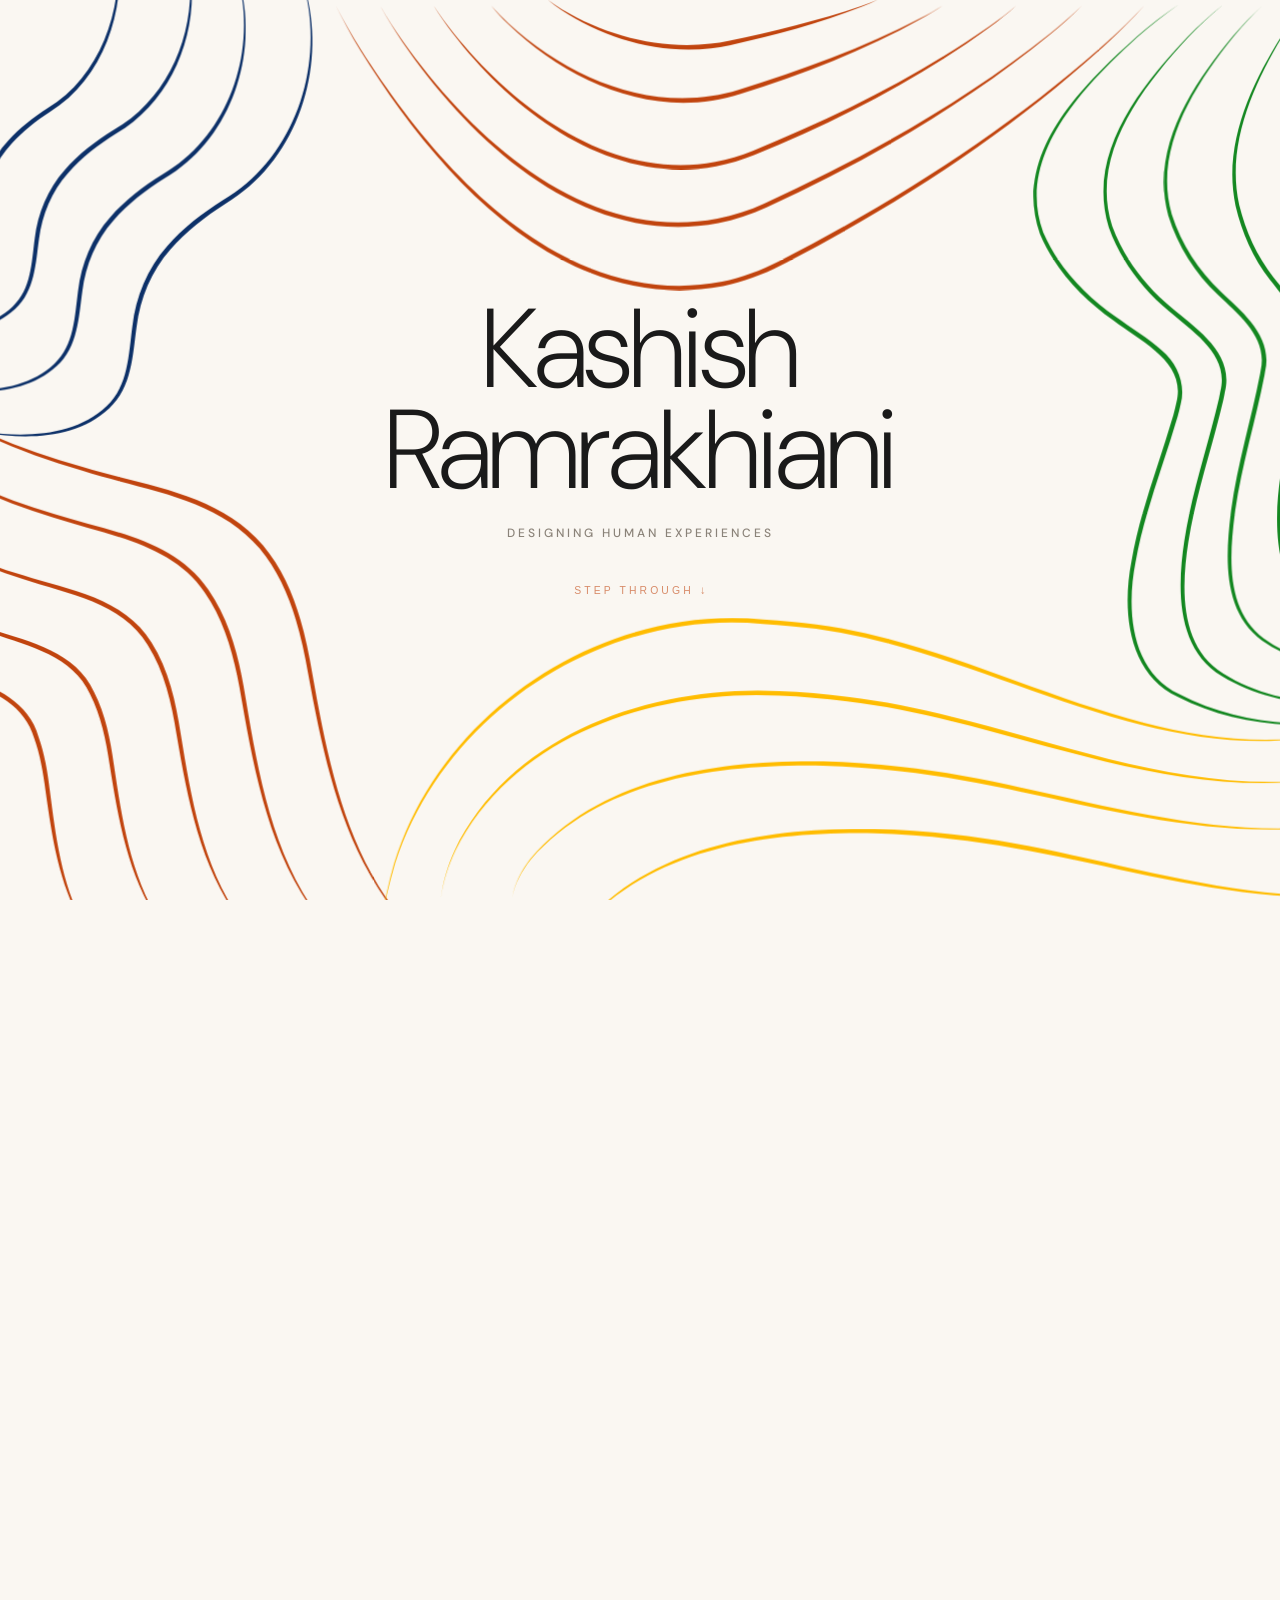
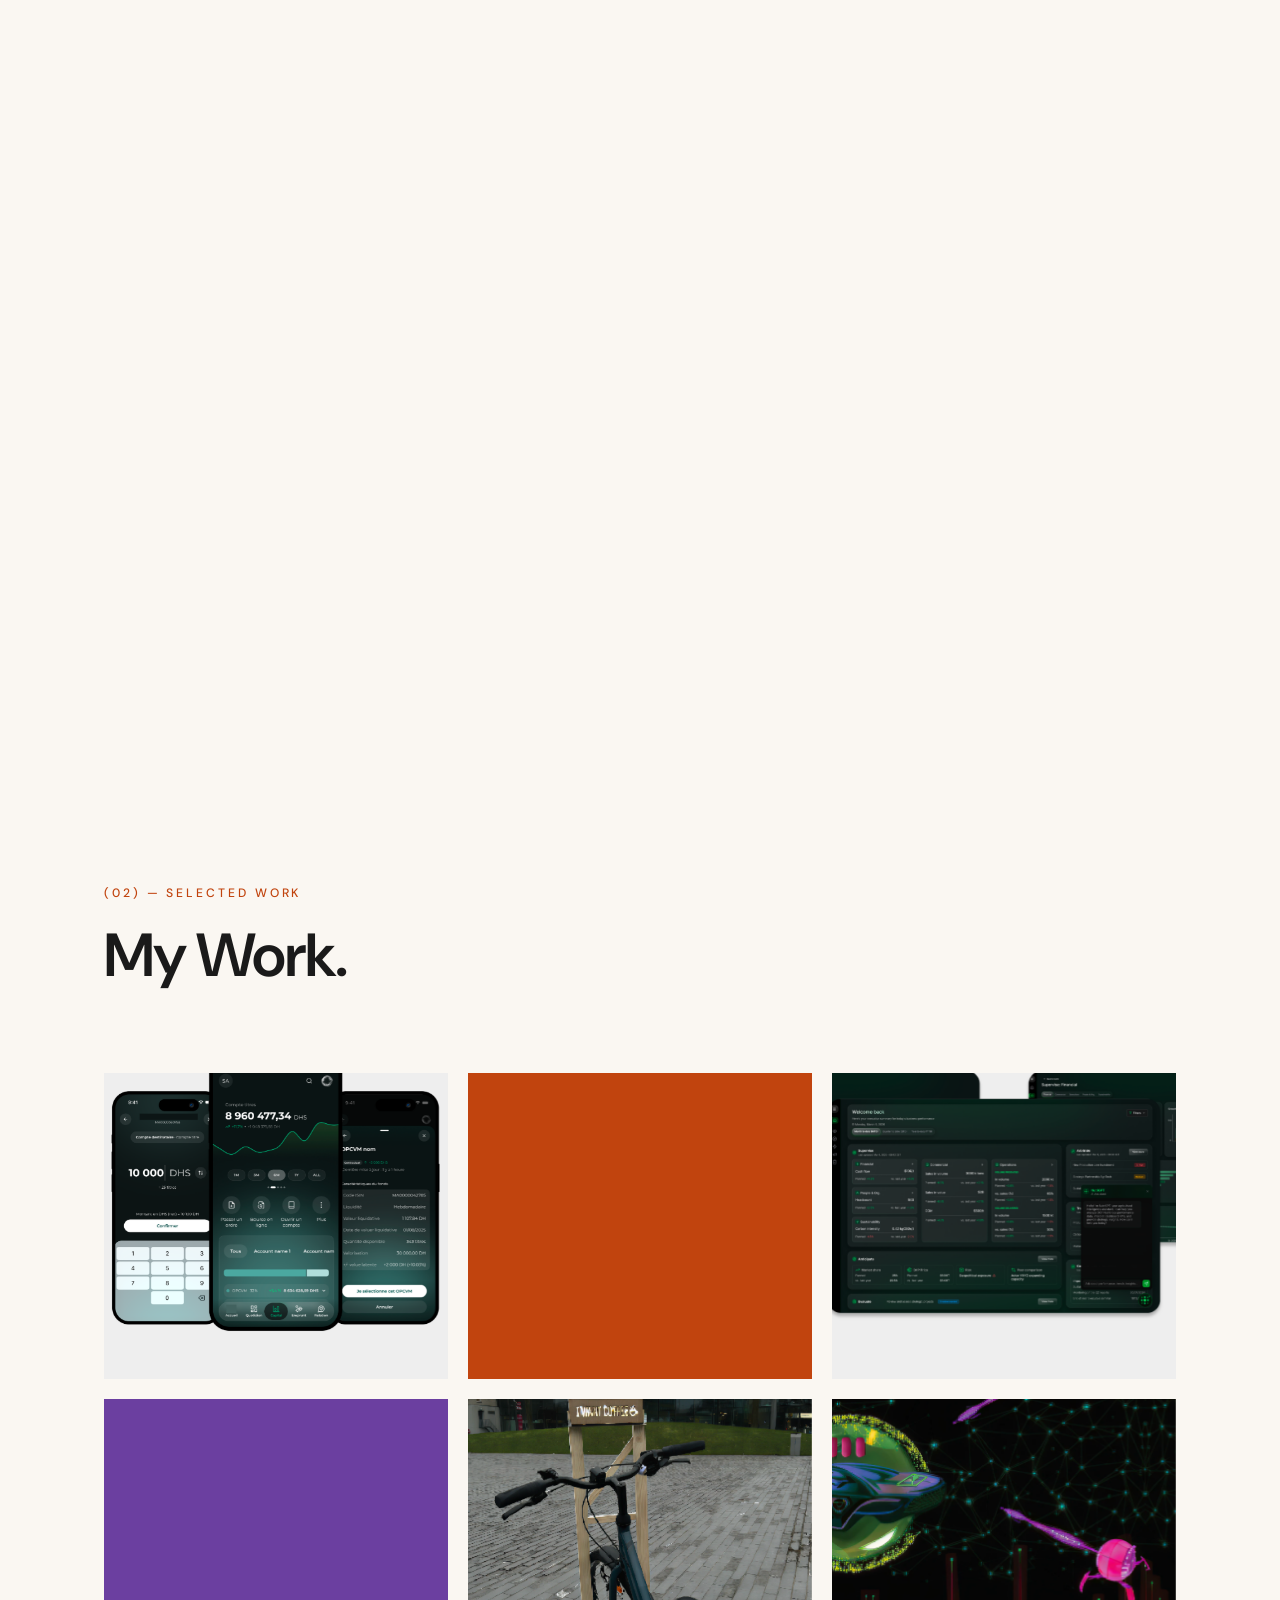
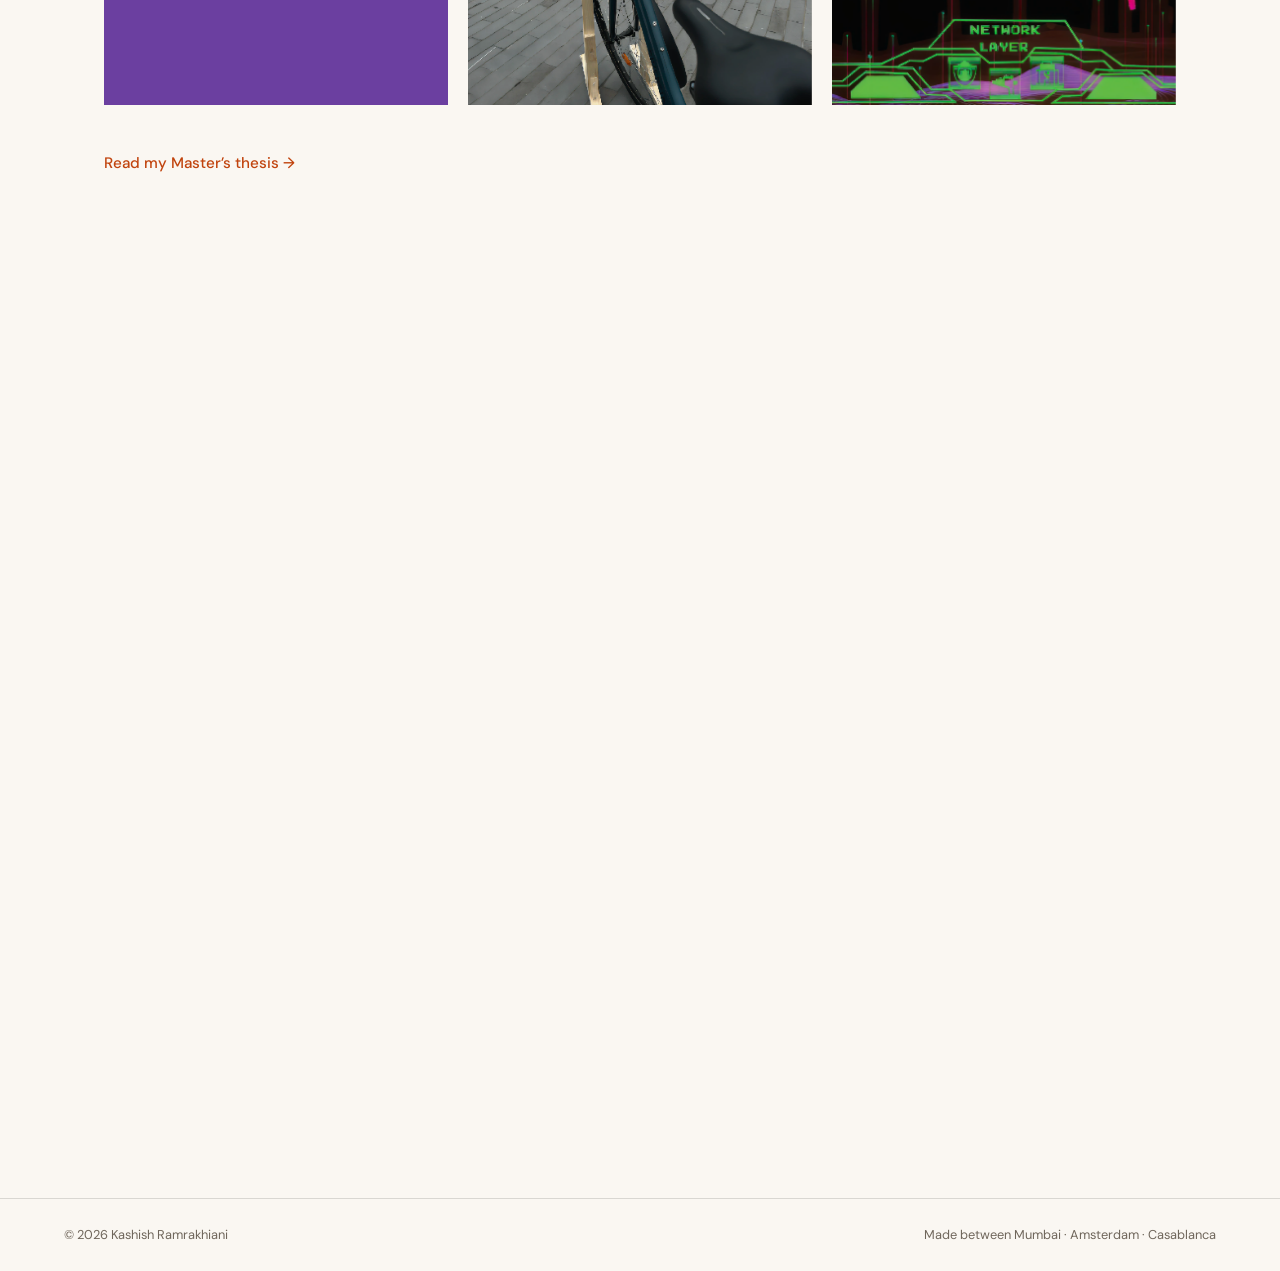
==== commit 47d64acf: "Update contact email and message field label Switches the contact address to the personal gmail, swa" ====
--- a/index.html
+++ b/index.html
@@ -175,7 +175,7 @@
       <div class="container contact__inner">
         <p class="section__index reveal">(03) — Contact</p>
         <h2 class="contact__cta reveal">Let's design something that <em>travels well.</em></h2>
-        <a class="contact__email reveal" href="mailto:ramrakhiani.kashish@bcg.com">ramrakhiani.kashish@bcg.com</a>
+        <a class="contact__email reveal" href="mailto:kashishr1603@gmail.com">kashishr1603@gmail.com</a>
 
         <form class="contact__form reveal" id="contact-form" novalidate>
           <div class="field">
@@ -189,8 +189,8 @@
             <small class="error" data-for="email"></small>
           </div>
           <div class="field field--full">
-            <textarea id="message" name="message" rows="3" placeholder=" " required></textarea>
-            <label for="message">Tell me about your project</label>
+            <textarea id="message" name="message" rows="1" placeholder=" " required></textarea>
+            <label for="message">What are we building?</label>
             <small class="error" data-for="message"></small>
           </div>
           <button type="submit" class="btn-send">Send message →</button>
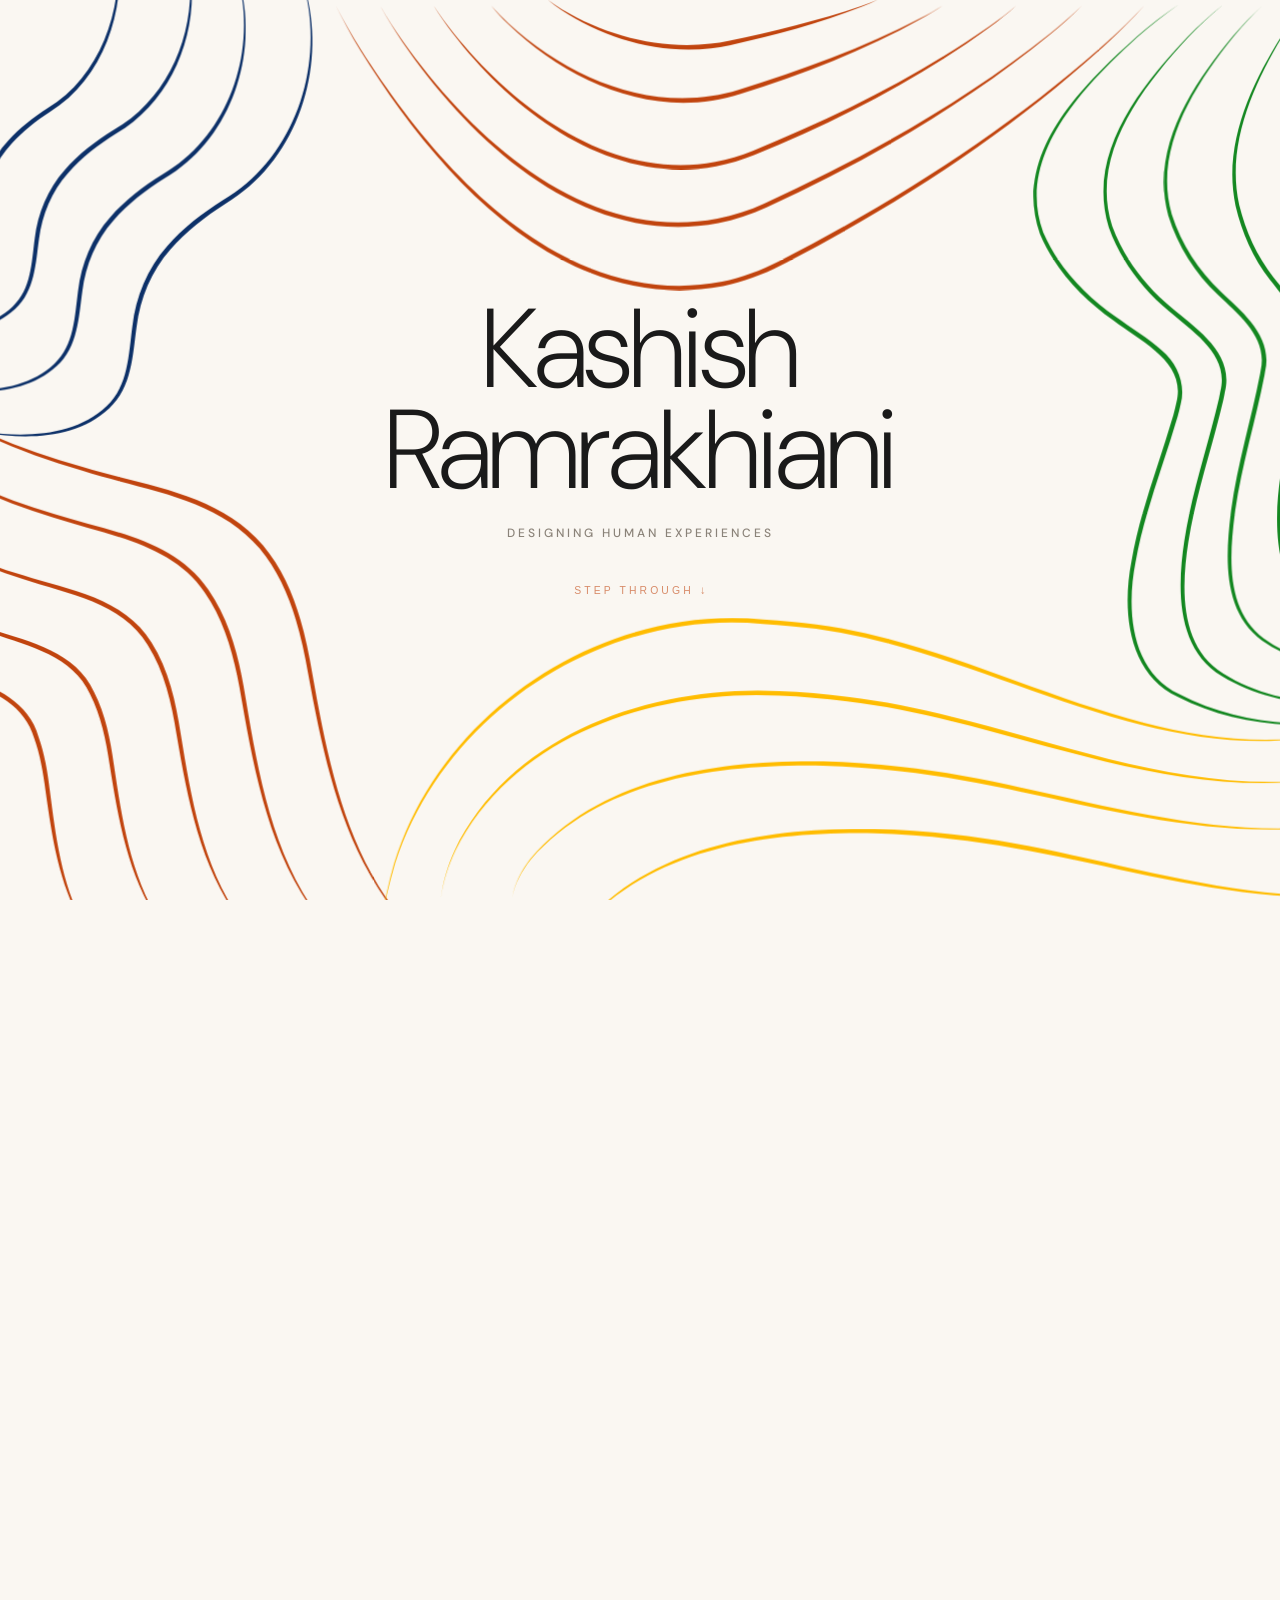
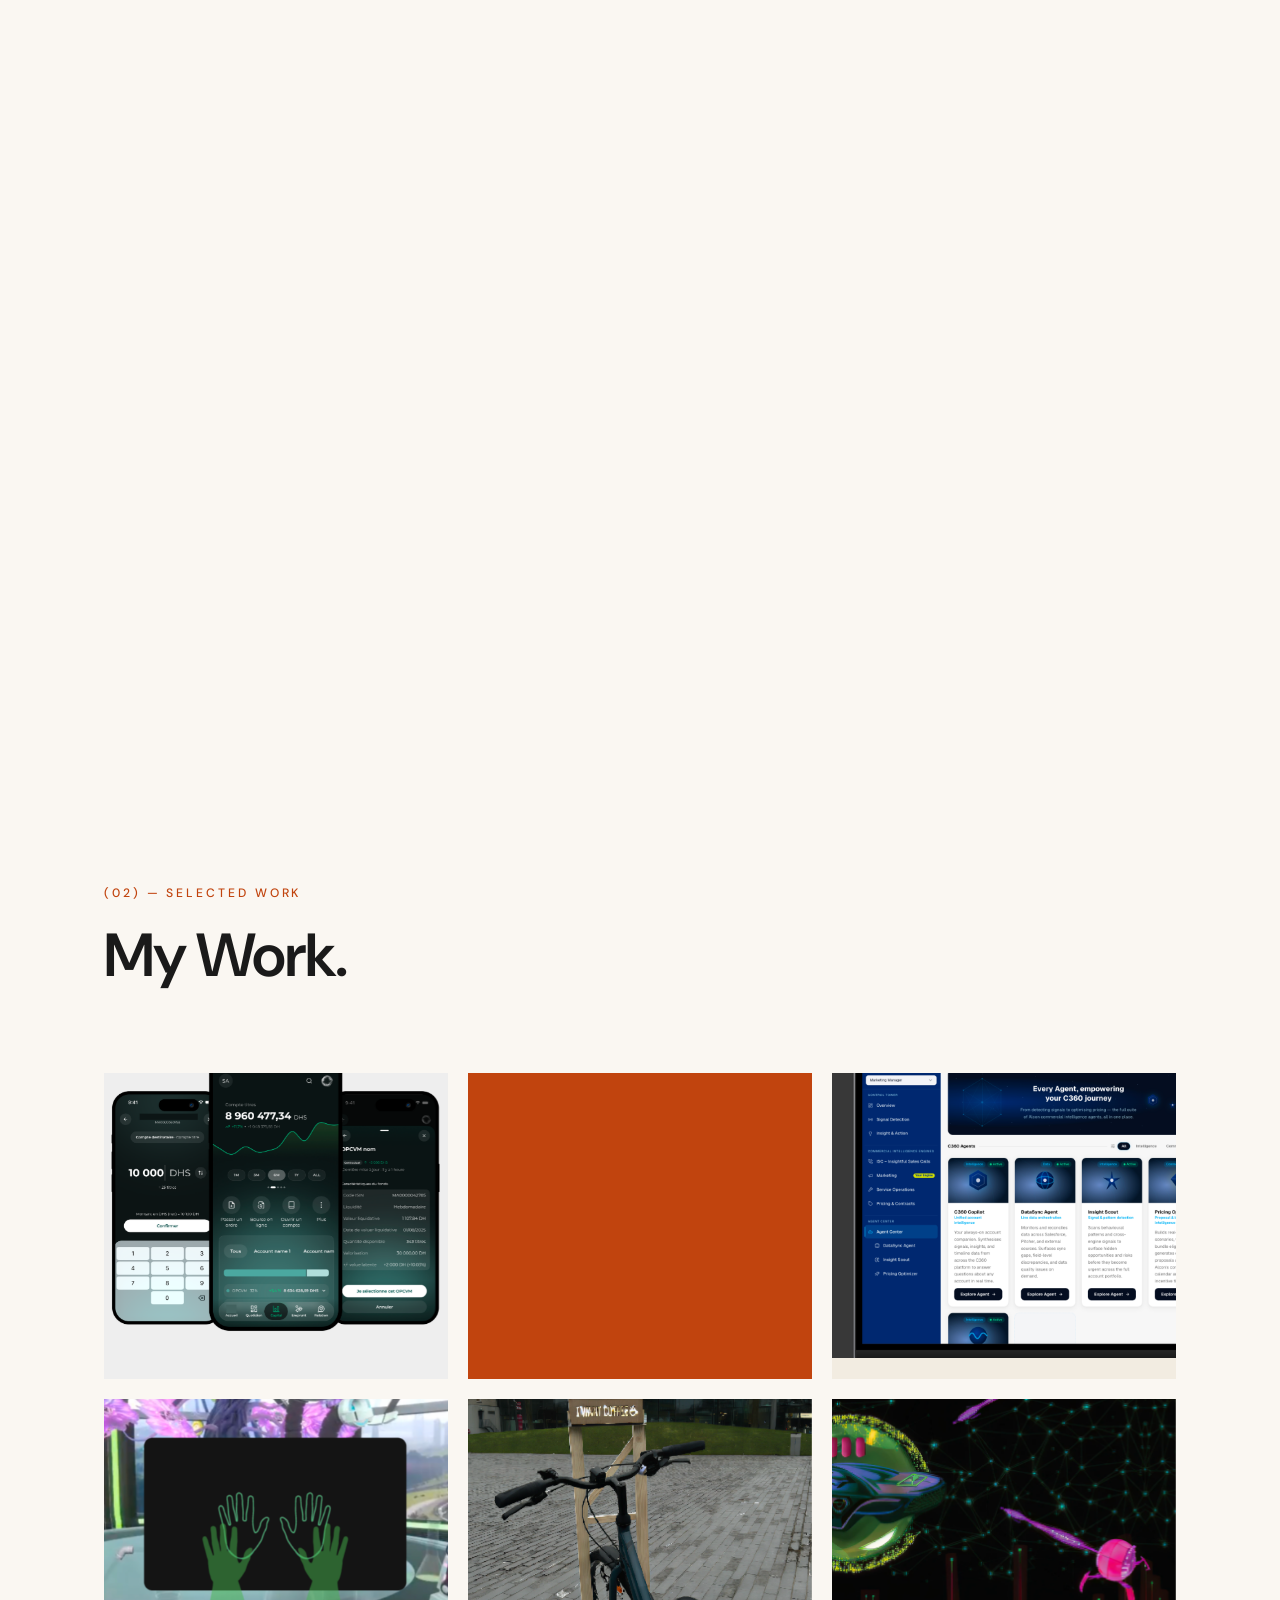
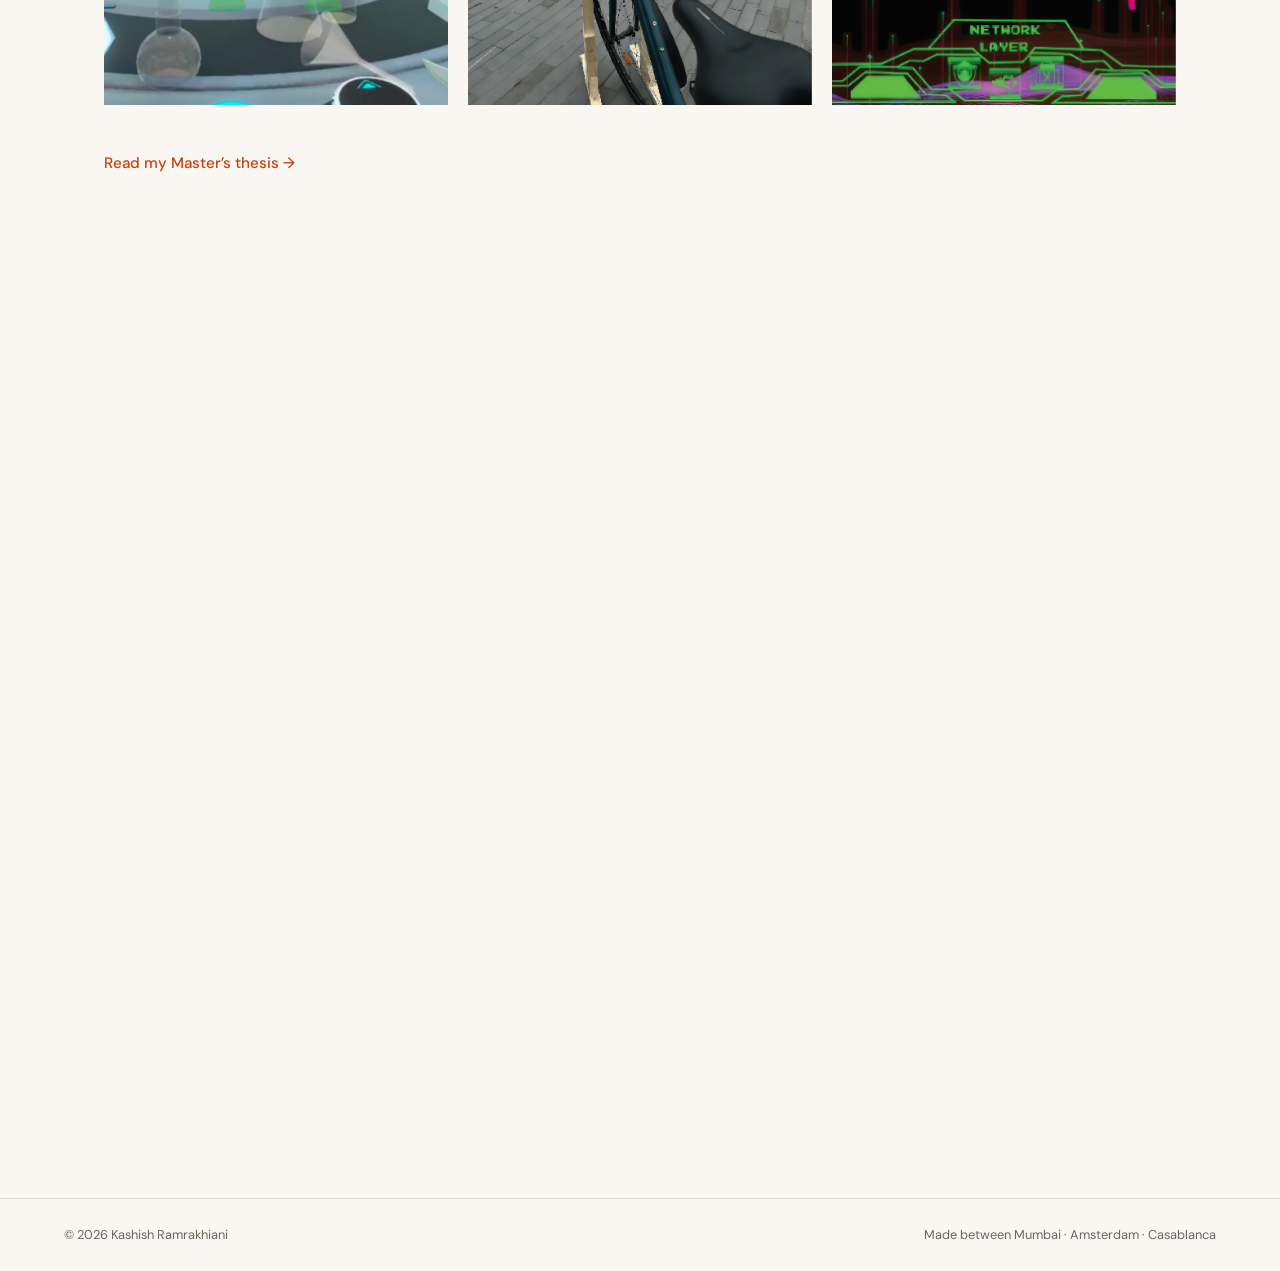
==== commit 9aa462a3: "Add real work-gallery images, fix dashboard videos and accent color - Wire in real images for Senseg" ====
--- a/index.html
+++ b/index.html
@@ -134,7 +134,7 @@
           </a>
           <a class="work-gallery__item" href="senseglove.html" aria-label="Senseglove — Delft ‘24">
             <span class="work-gallery__media">
-              <div class="work-gallery__ph" style="background:#6B3FA0;"></div>
+              <img src="img-senseglove.png" alt="Senseglove — a VR headset user calibrating haptic gloves next to a robot character" loading="lazy" />
             </span>
             <span class="work-gallery__caption">Senseglove</span>
           </a>
@@ -151,8 +151,8 @@
             <span class="work-gallery__caption">Parking Pal</span>
           </a>
           <a class="work-gallery__item" href="dashboard.html" aria-label="Agent-Driven Dashboard — Casablanca ‘26">
-            <span class="work-gallery__media">
-              <img src="img-dashboard.png" alt="Agent-Driven Dashboard — dark analytics dashboard screens with charts and KPIs" loading="lazy" />
+            <span class="work-gallery__media work-gallery__media--contain">
+              <img src="img-agent-dashboard.png" alt="Agent-Driven Dashboard — dark analytics dashboard screens with charts and KPIs" loading="lazy" />
             </span>
             <span class="work-gallery__caption">Agent-Driven Dashboard</span>
           </a>
--- a/styles.css
+++ b/styles.css
@@ -771,6 +771,10 @@
 .work-gallery__item:focus-visible .work-gallery__ph {
   transform: scale(1.05);
 }
+.work-gallery__media--contain img {
+  object-fit: contain;
+  background: var(--card);
+}
 .work-gallery__caption {
   position: absolute; left: 0; right: 0; bottom: 0;
   padding: 1.4rem 1.2rem 1.1rem;
@@ -1049,7 +1053,7 @@
 body.project-page.proj-parking-pal      { --page-accent: #138720; }  /* green  */
 body.project-page.proj-inner-beauty     { --page-accent: #C1440E; }  /* terracotta */
 body.project-page.proj-mr-byte          { --page-accent: #0C3068; }  /* blue   */
-body.project-page.proj-data-dashboard   { --page-accent: #FFBC00; }  /* yellow */
+body.project-page.proj-data-dashboard   { --page-accent: #B8860B; }  /* yellow, darkened for contrast */
 body.project-page.proj-finance-ecosystem{ --page-accent: #B8860B; }  /* yellow, darkened for contrast */
 body.project-page.proj-retirement-investing { --page-accent: #C1440E; }  /* terracotta */
 body.project-page.proj-senseglove        { --page-accent: #6B3FA0; }  /* purple */
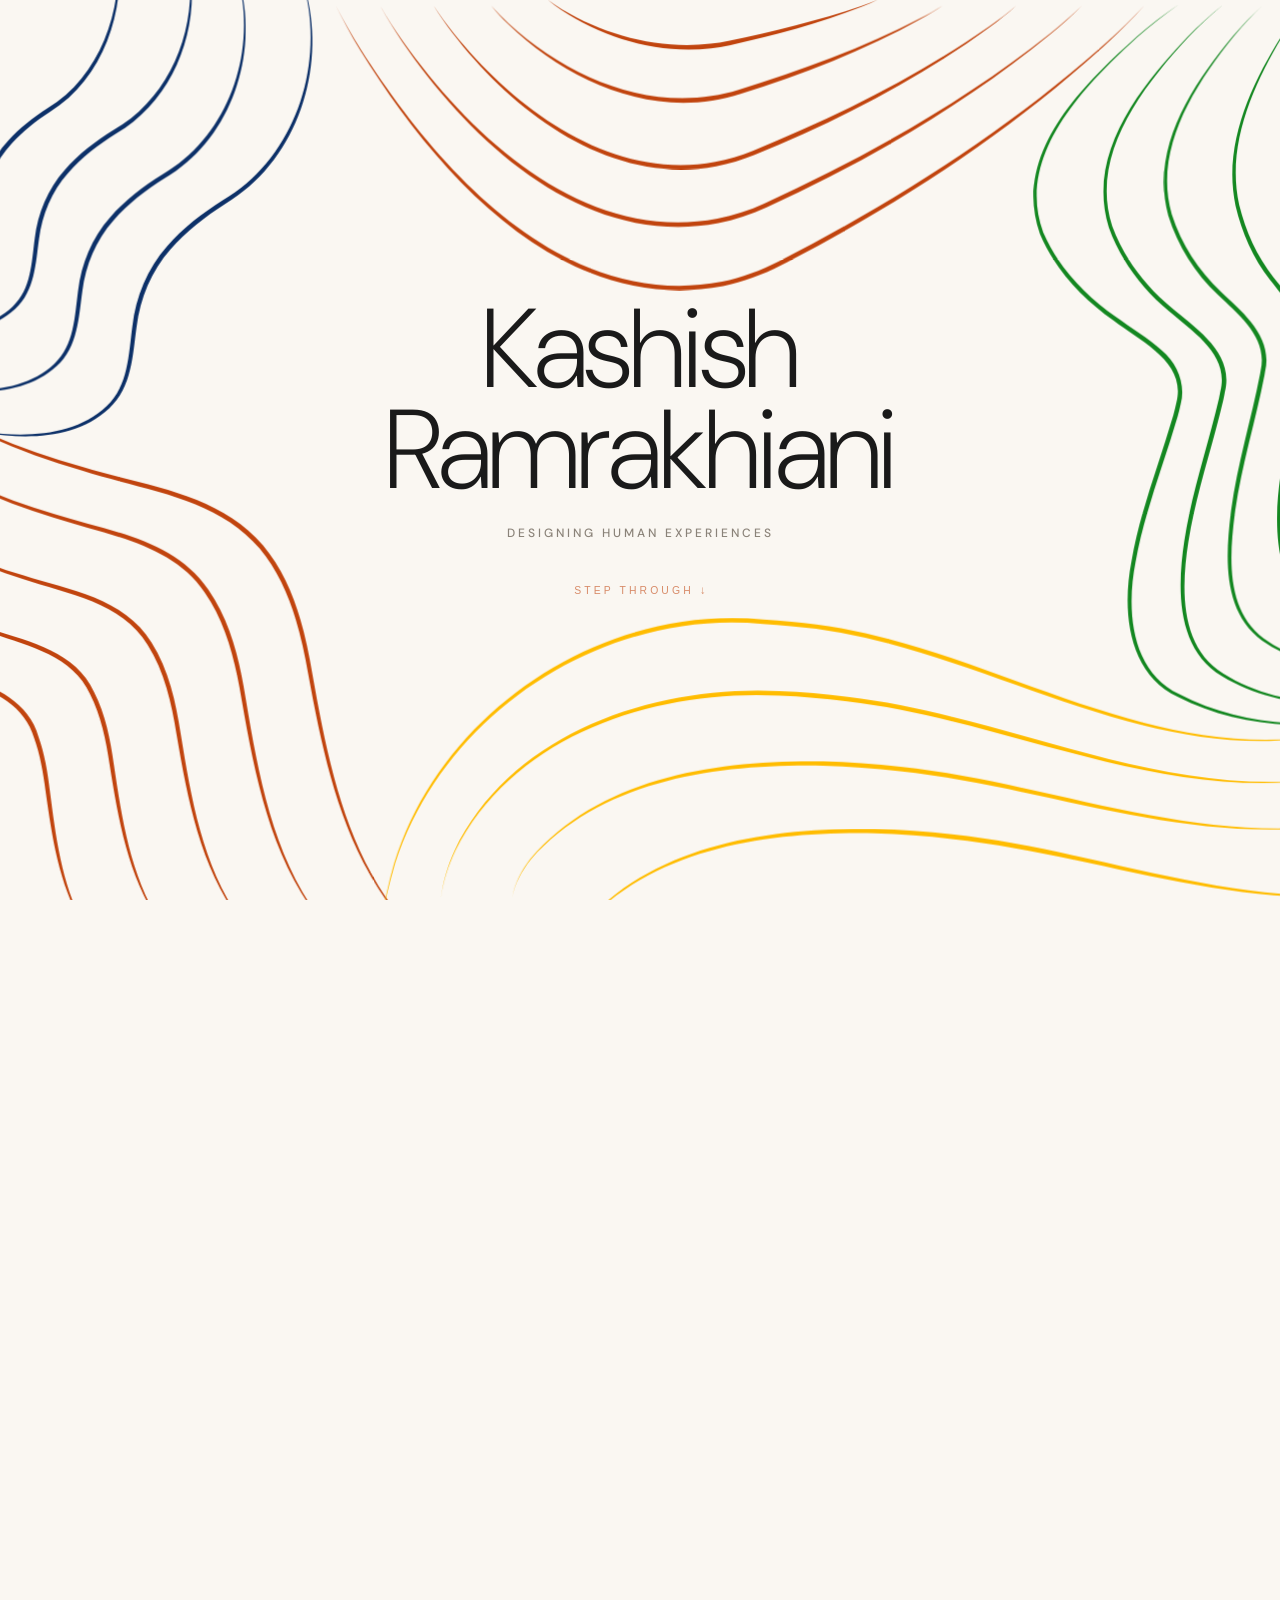
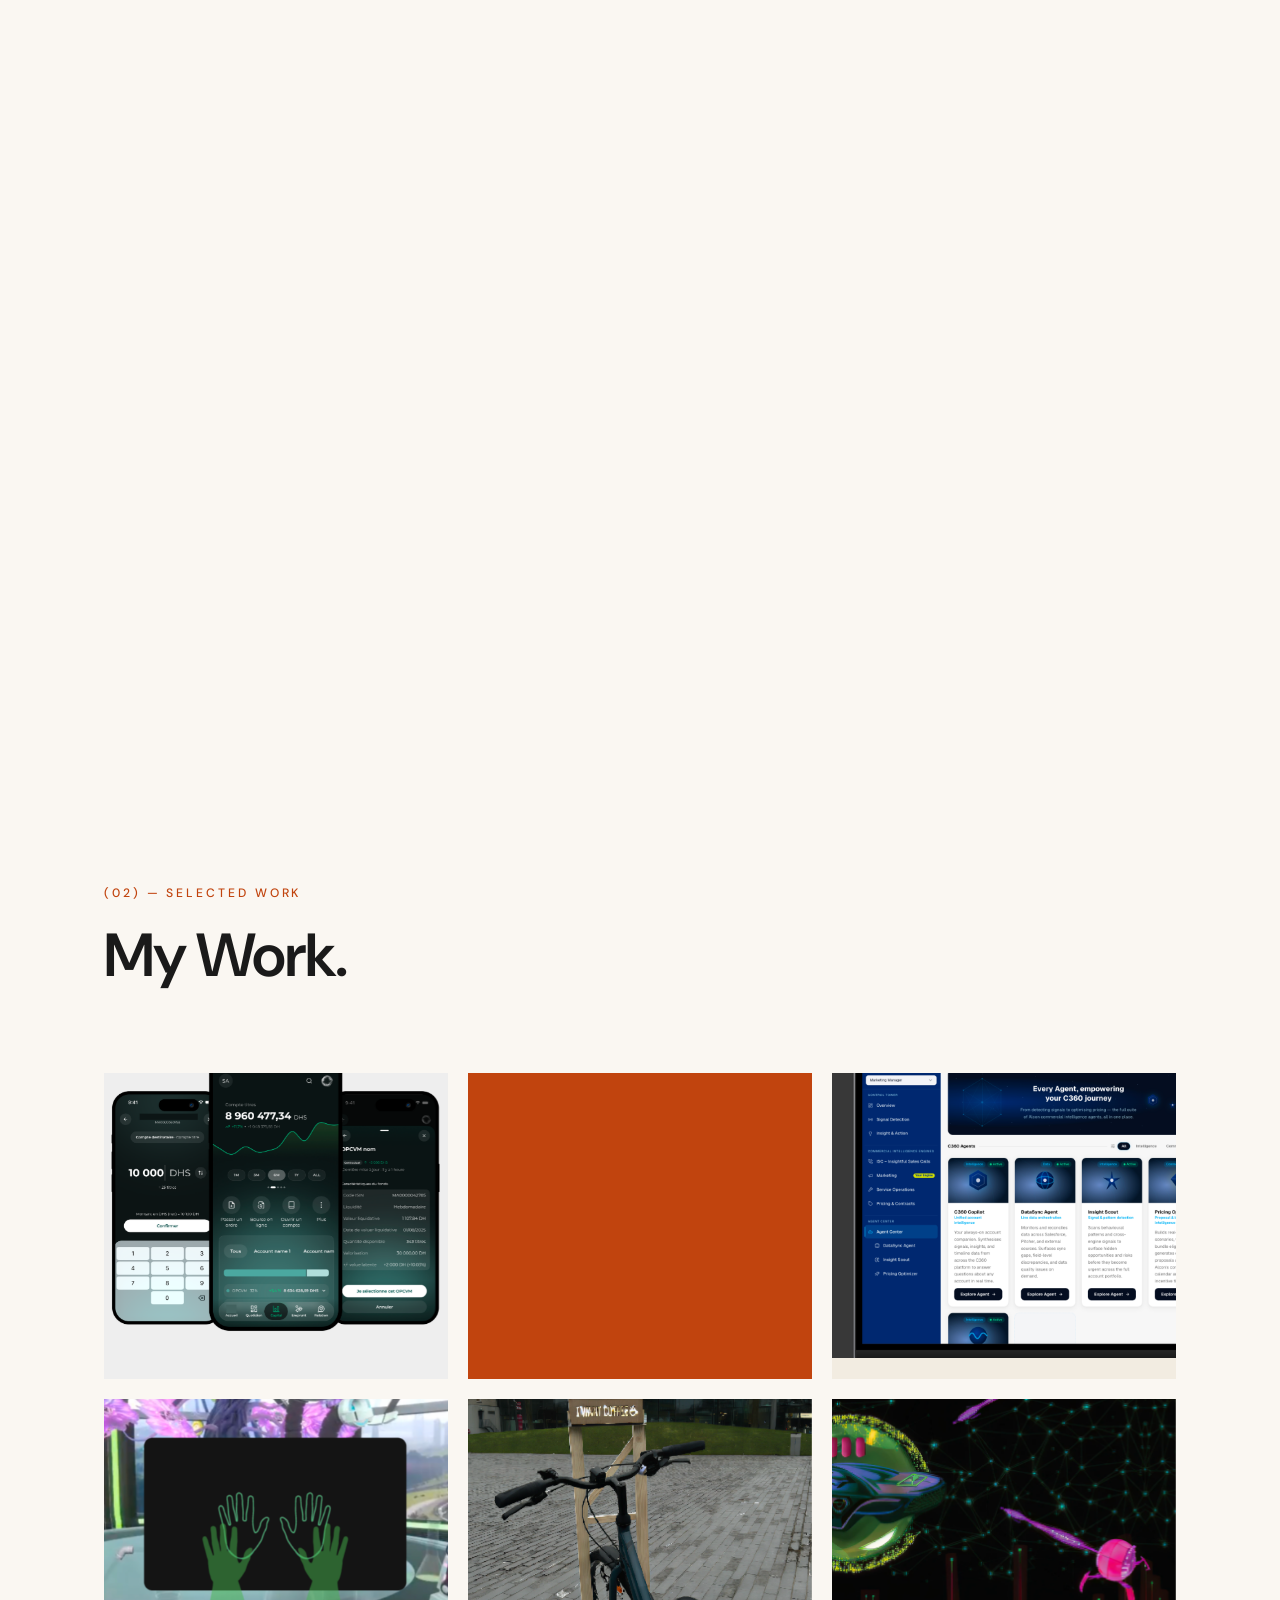
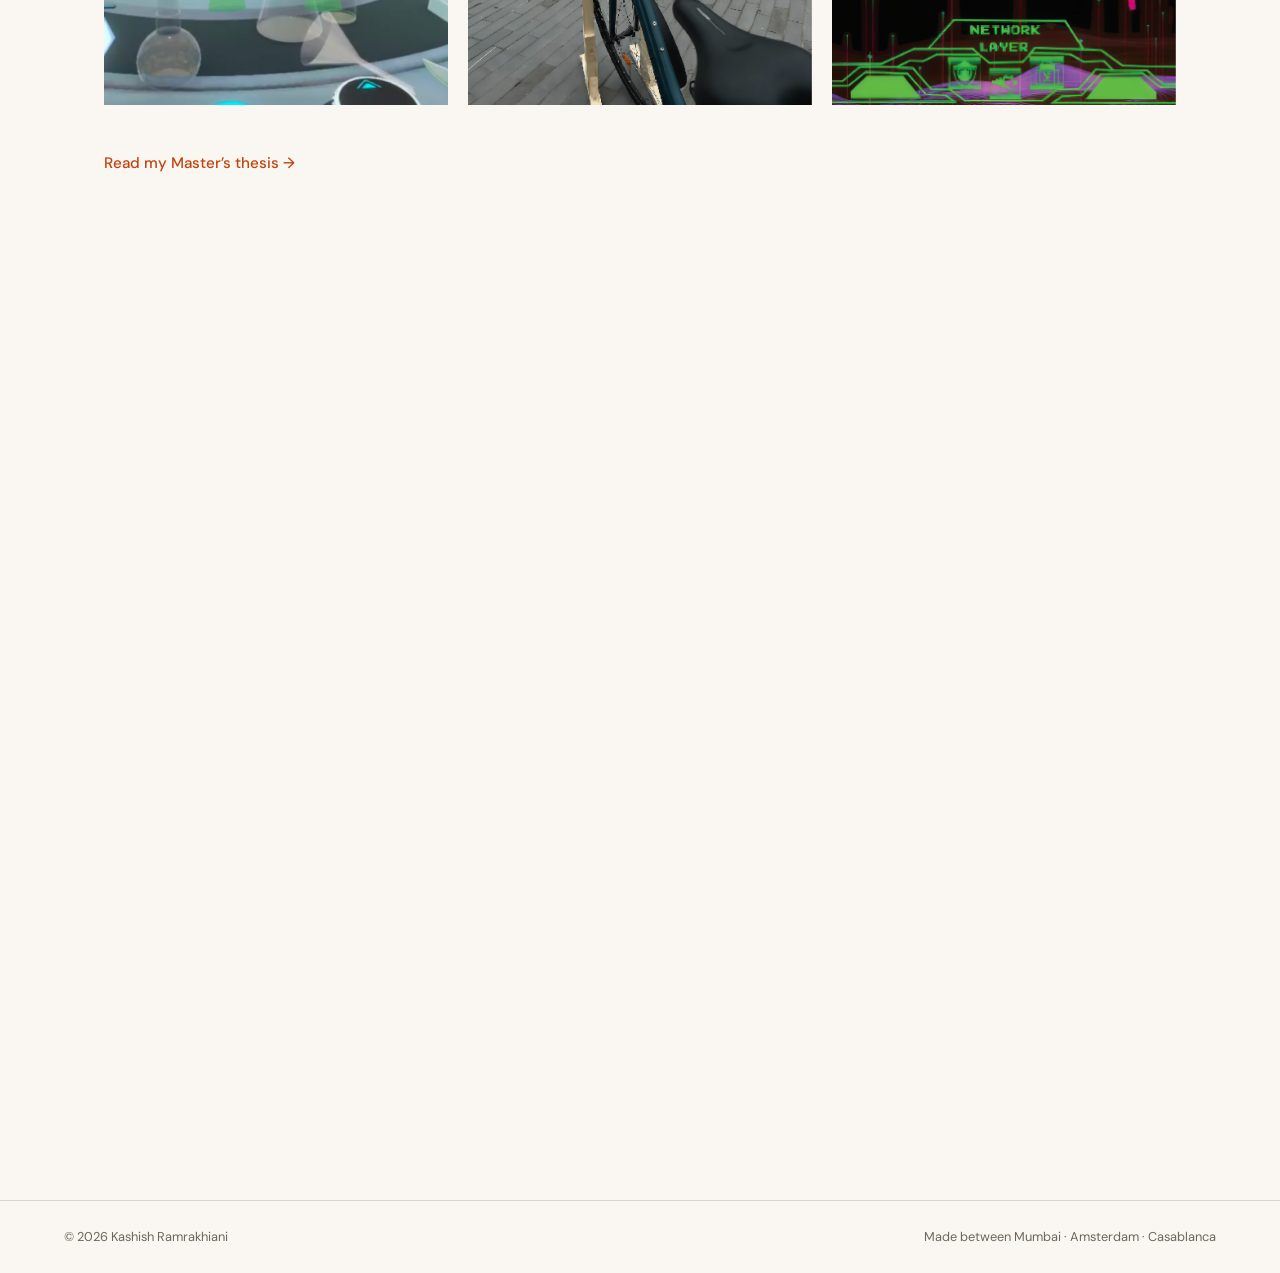
==== commit 8d560d94: "Simplify contact socials to a single LinkedIn line The social row linked to Dribbble/Behance/Instagr" ====
--- a/index.html
+++ b/index.html
@@ -19,7 +19,7 @@
   <header class="topnav" id="topnav">
     <a href="#portal" class="topnav__logo">Kashish R.<span>·</span></a>
     <nav class="topnav__links">
-      <a href="#about">Story</a>
+      <a href="#story">My Story</a>
       <a href="#work">Work</a>
       <a href="#contact">Contact</a>
     </nav>
@@ -197,12 +197,7 @@
           <p class="form-status" id="form-status" role="status"></p>
         </form>
 
-        <div class="contact__socials reveal">
-          <a href="#" target="_blank" rel="noopener">LinkedIn</a>
-          <a href="#" target="_blank" rel="noopener">Dribbble</a>
-          <a href="#" target="_blank" rel="noopener">Behance</a>
-          <a href="#" target="_blank" rel="noopener">Instagram</a>
-        </div>
+        <p class="contact__socials reveal">Or you can reach out to me on <a href="https://www.linkedin.com/in/kashishramrakhiani/" target="_blank" rel="noopener">LinkedIn</a>.</p>
       </div>
       <footer class="footer">
         <span>© <span id="year"></span> Kashish Ramrakhiani</span>
--- a/styles.css
+++ b/styles.css
@@ -896,9 +896,9 @@
 .btn-send:hover { transform: translateY(-2px); background: var(--accent); }
 .form-status { grid-column: 1 / -1; font-size: 0.9rem; color: var(--accent); min-height: 1rem; }
 
-.contact__socials { display: flex; justify-content: center; gap: 2rem; flex-wrap: wrap; margin-top: 3.5rem; }
-.contact__socials a { font-size: 0.85rem; font-weight: 500; color: var(--muted); transition: color 0.3s var(--ease); }
-.contact__socials a:hover { color: var(--accent); }
+.contact__socials { text-align: center; font-size: 0.95rem; color: var(--muted); margin-top: 3.5rem; }
+.contact__socials a { font-weight: 600; color: var(--accent); transition: opacity 0.3s var(--ease); }
+.contact__socials a:hover { opacity: 0.75; }
 .footer { margin-top: 4rem; border-top: 1px solid var(--line); padding: 1.6rem clamp(1.25rem, 5vw, 4rem); display: flex; justify-content: space-between; gap: 1rem; flex-wrap: wrap; font-size: 0.8rem; color: var(--muted); }
 
 /* ====================================================================
@@ -1250,6 +1250,44 @@
   line-height: 1.6;
 }
 
+/* Method showcase - screenshot paired with its stacked descriptions */
+.method-showcase {
+  display: grid;
+  grid-template-columns: minmax(280px, 460px) 1fr;
+  gap: clamp(3rem, 7vw, 6rem);
+  align-items: stretch;
+  margin-top: 2.5rem;
+}
+
+.method-showcase__image {
+  display: block;
+  width: 100%;
+  height: 100%;
+  min-height: 100%;
+  object-fit: cover;
+  border-radius: 6px;
+}
+
+.method-showcase__list {
+  display: flex;
+  flex-direction: column;
+  gap: 2rem;
+  margin-top: 0.5rem;
+}
+
+@media (max-width: 768px) {
+  .method-showcase {
+    grid-template-columns: 1fr;
+    gap: 2rem;
+  }
+
+  .method-showcase__image {
+    height: auto;
+    min-height: 0;
+    aspect-ratio: 16 / 10;
+  }
+}
+
 /* Design goal - clean centered quote */
 .design-goal {
   text-align: center;
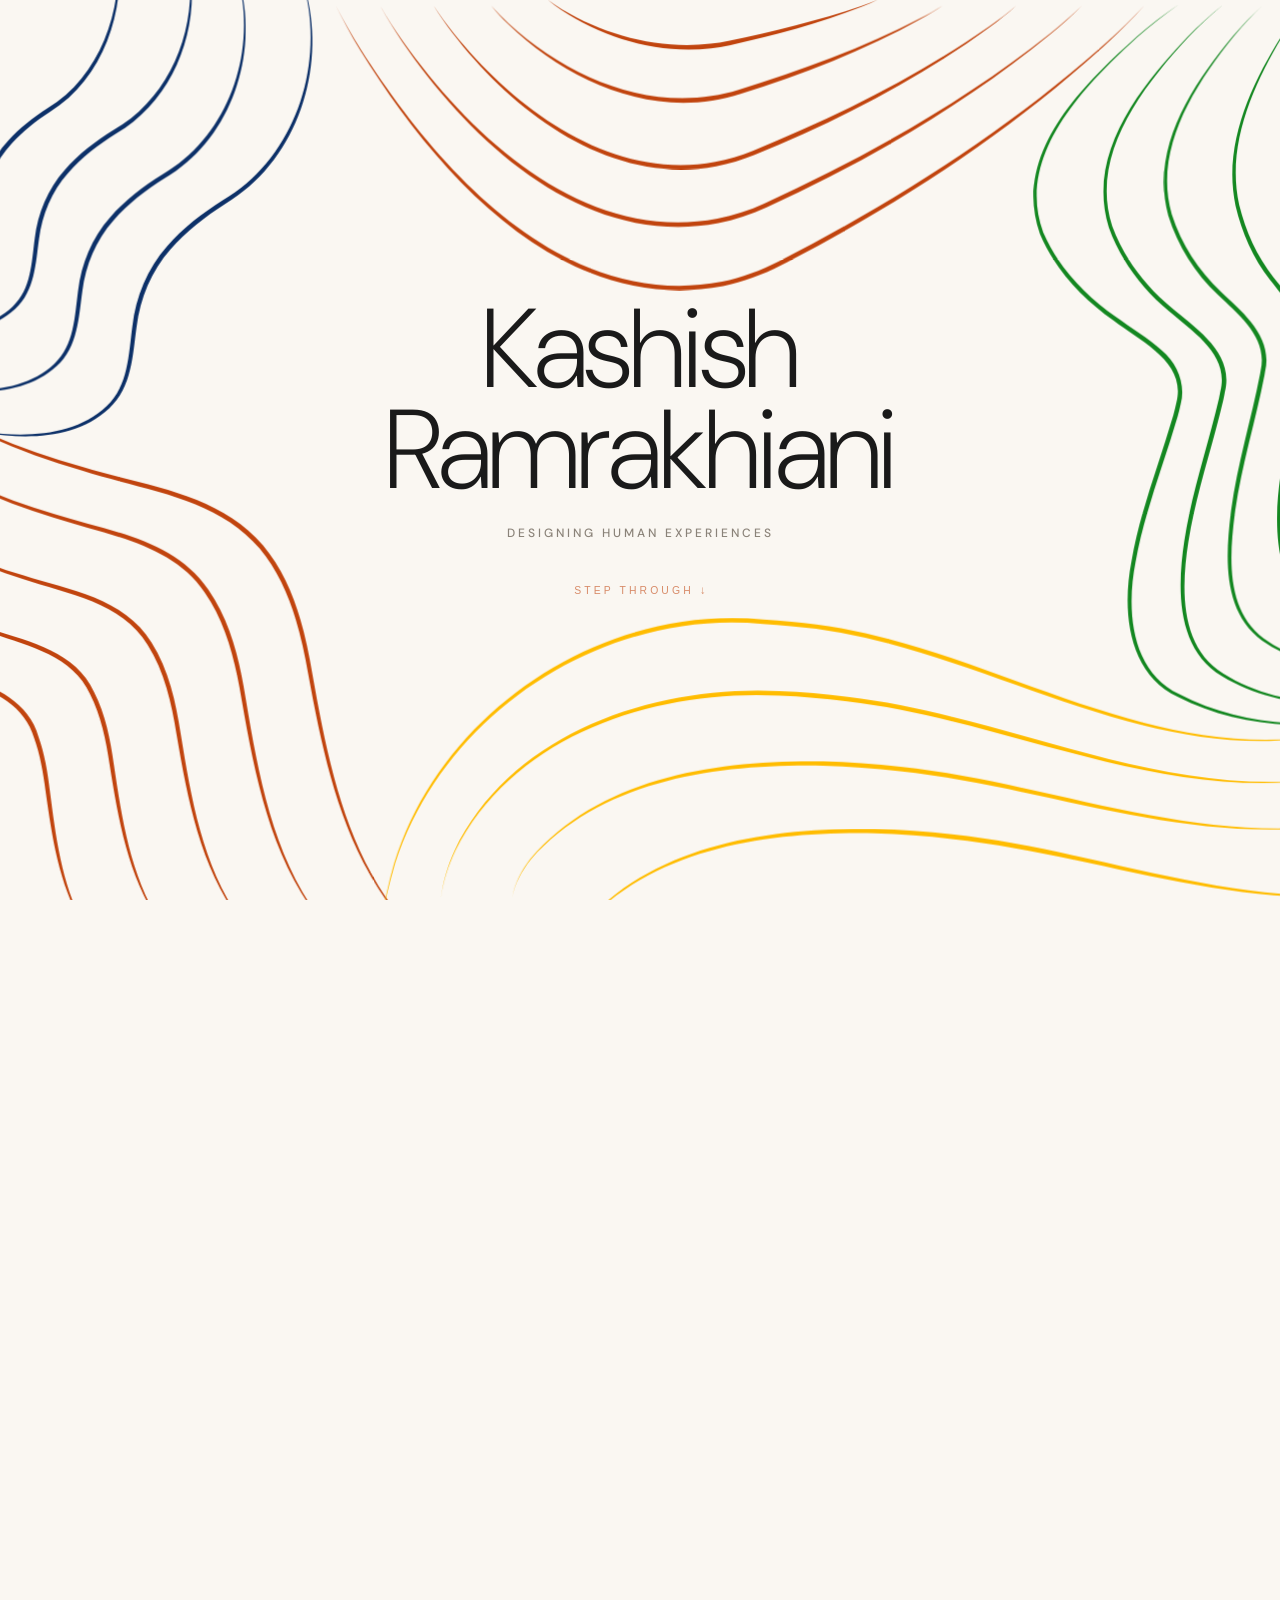
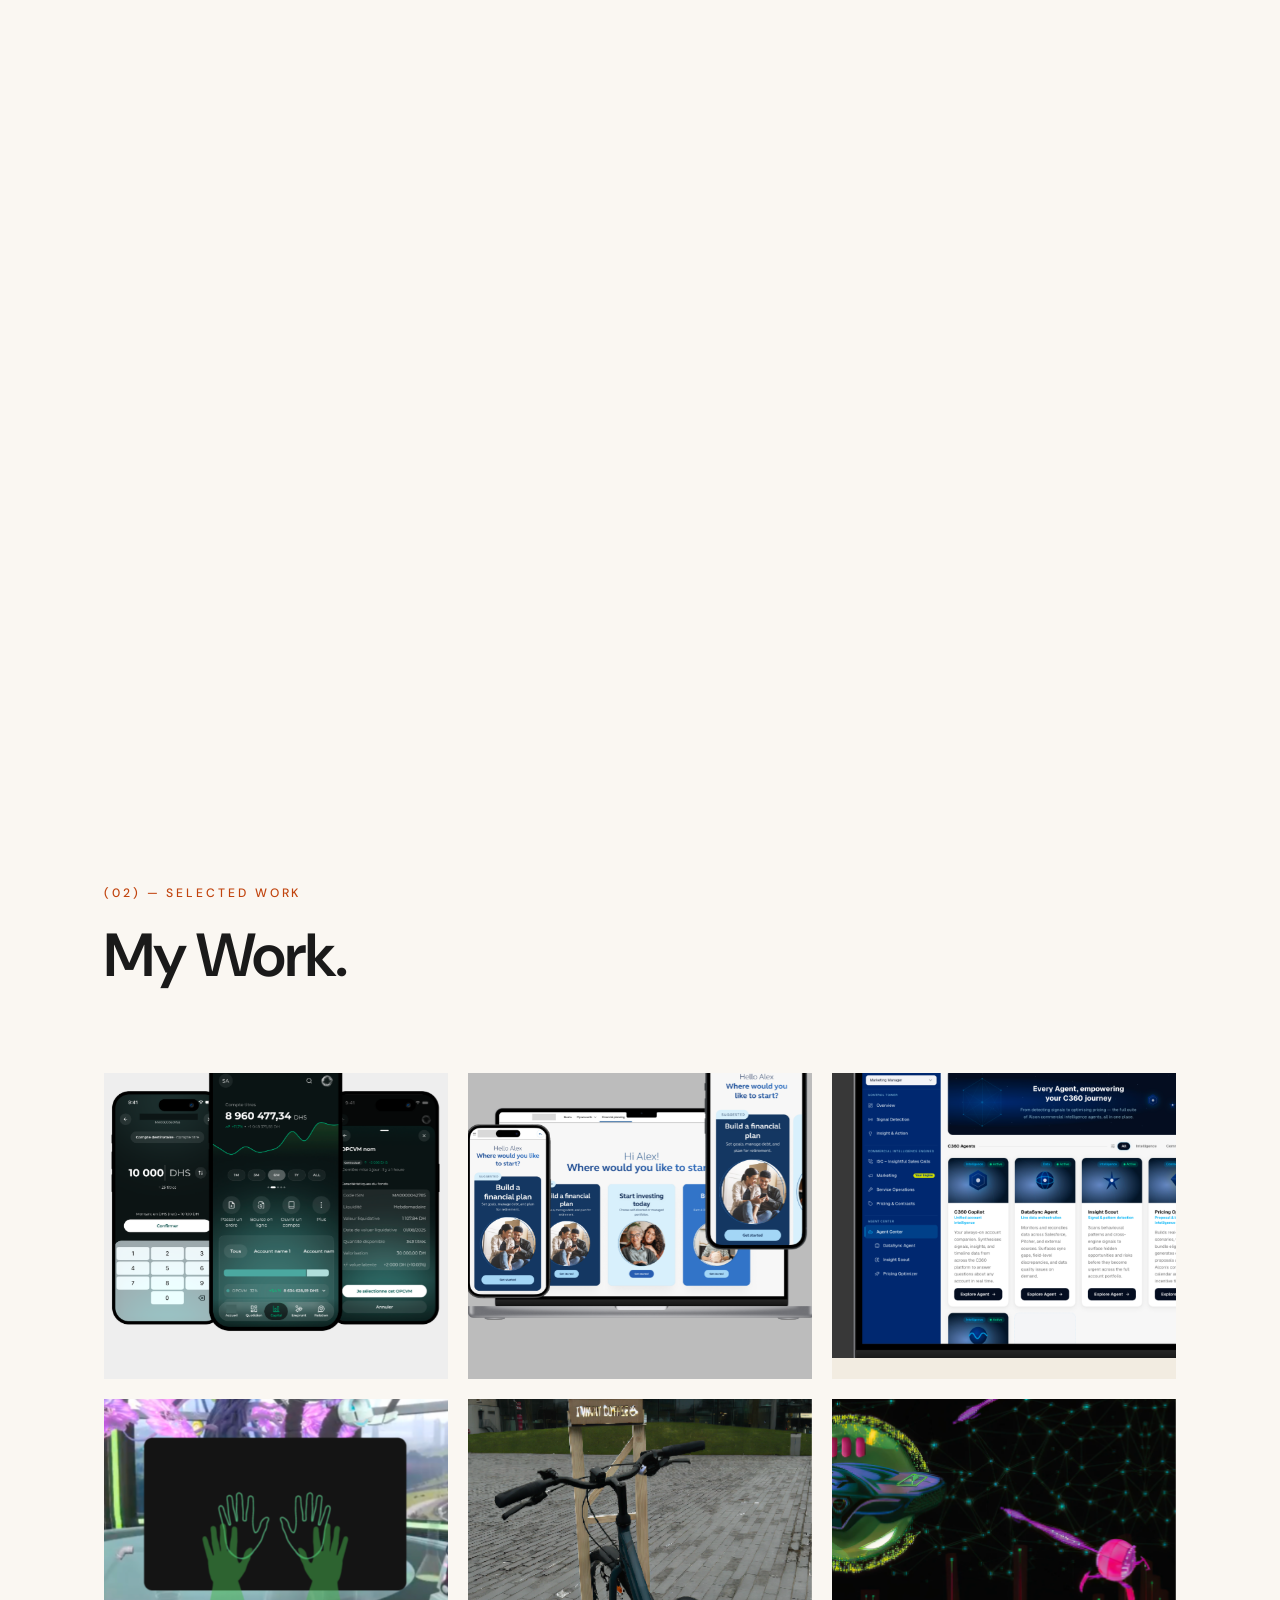
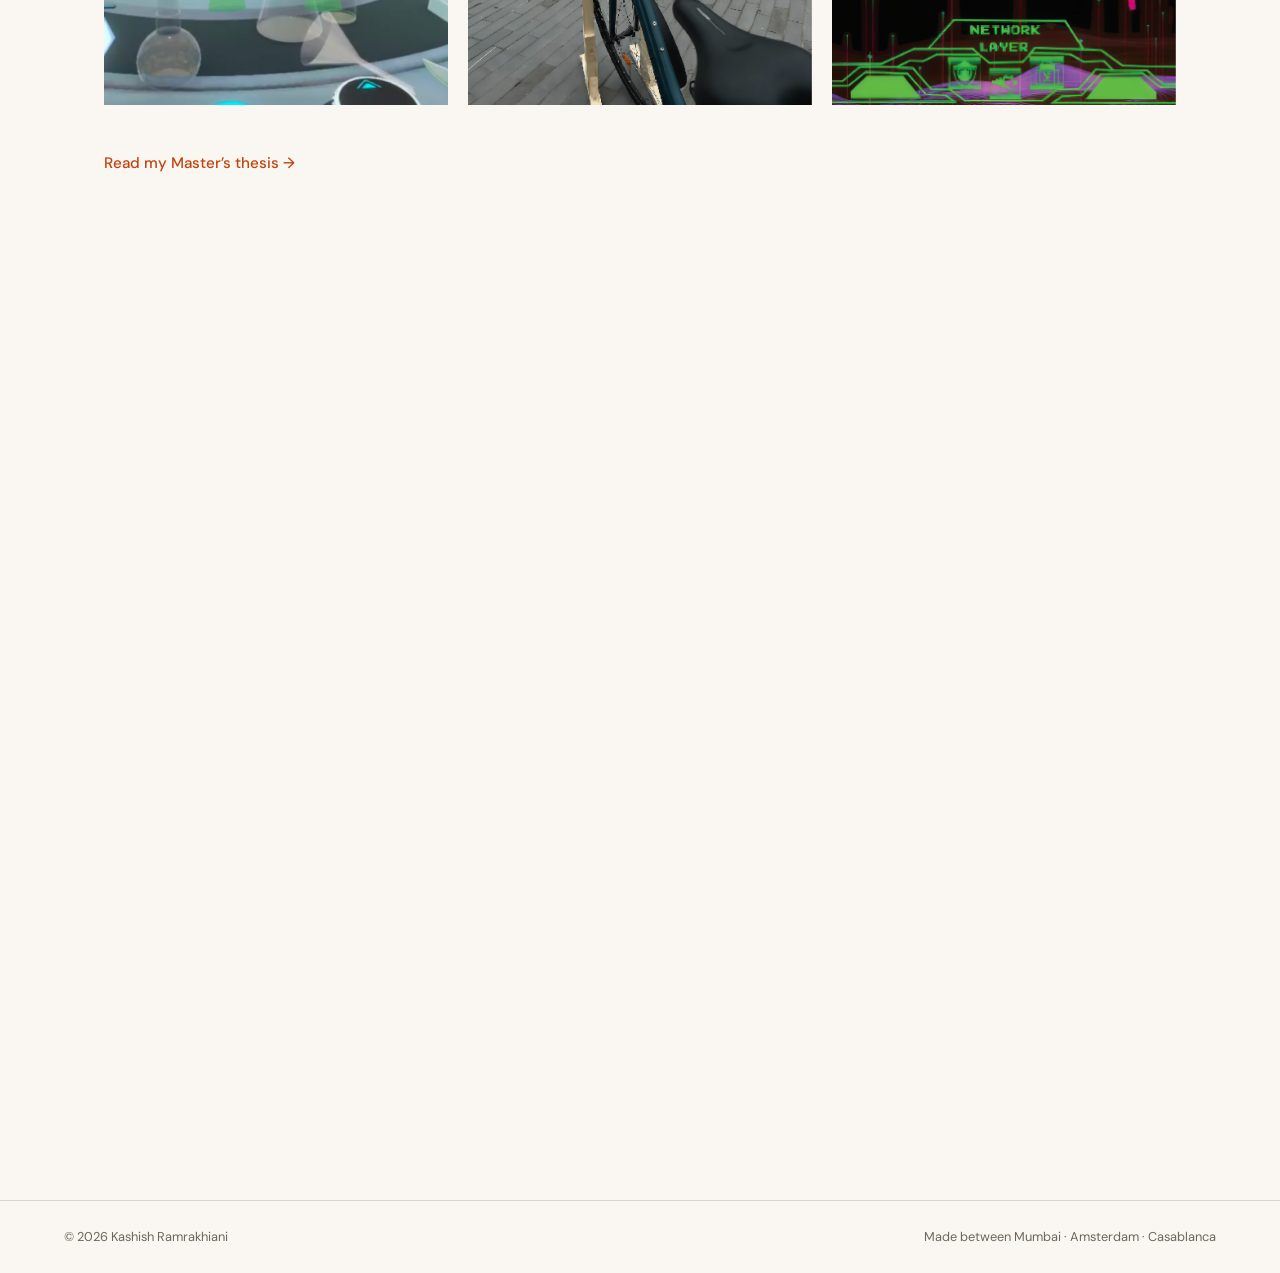
==== commit e5288bc7: "Update project page tags/roles, fix stray CSS bug, and add Retirement Investing imagery - Fix a dang" ====
--- a/index.html
+++ b/index.html
@@ -140,7 +140,7 @@
           </a>
           <a class="work-gallery__item" href="retirement-investing.html" aria-label="Retirement Investing Platform — Casablanca ‘25–‘26">
             <span class="work-gallery__media">
-              <div class="work-gallery__ph" style="background:#C1440E;"></div>
+              <img src="RetirementInvesting-Hero(new).png" alt="Retirement Investing Platform — a retirement investment app interface" loading="lazy" />
             </span>
             <span class="work-gallery__caption">Retirement Investing Platform</span>
           </a>
--- a/styles.css
+++ b/styles.css
@@ -1105,12 +1105,19 @@
 }
 
 .project-hero {
-  padding: clamp(10rem, 20vh, 16rem) 0 clamp(6rem, 12vh, 10rem);
+  padding: clamp(10rem, 20vh, 16rem) 0 clamp(4rem, 8vh, 6rem);
   text-align: center;
 }
 
+/* Tighten the gap between the hero and the metadata panel that follows it —
+   the panel is always the first .section immediately after .project-hero
+   across every project page. */
+.project-hero + .section {
+  padding-top: clamp(1.5rem, 4vh, 2.5rem);
+}
+
 .project-title {
-  font-size: clamp(3rem, 7vw, 5.5rem);
+  font-size: clamp(2.6rem, 6vw, 4.6rem);
   font-weight: 600;
   letter-spacing: -0.02em;
   line-height: 1.05;
@@ -1599,9 +1606,6 @@
     gap: 1rem;
   }
 }
-  .portal__hint { animation: none; }
-  .stamp, .stamp::after, .stamp__tag { transition: none; }
-}
 
 /* ====================================================================
    About — static fallback (reduced motion / no scrollytelling)
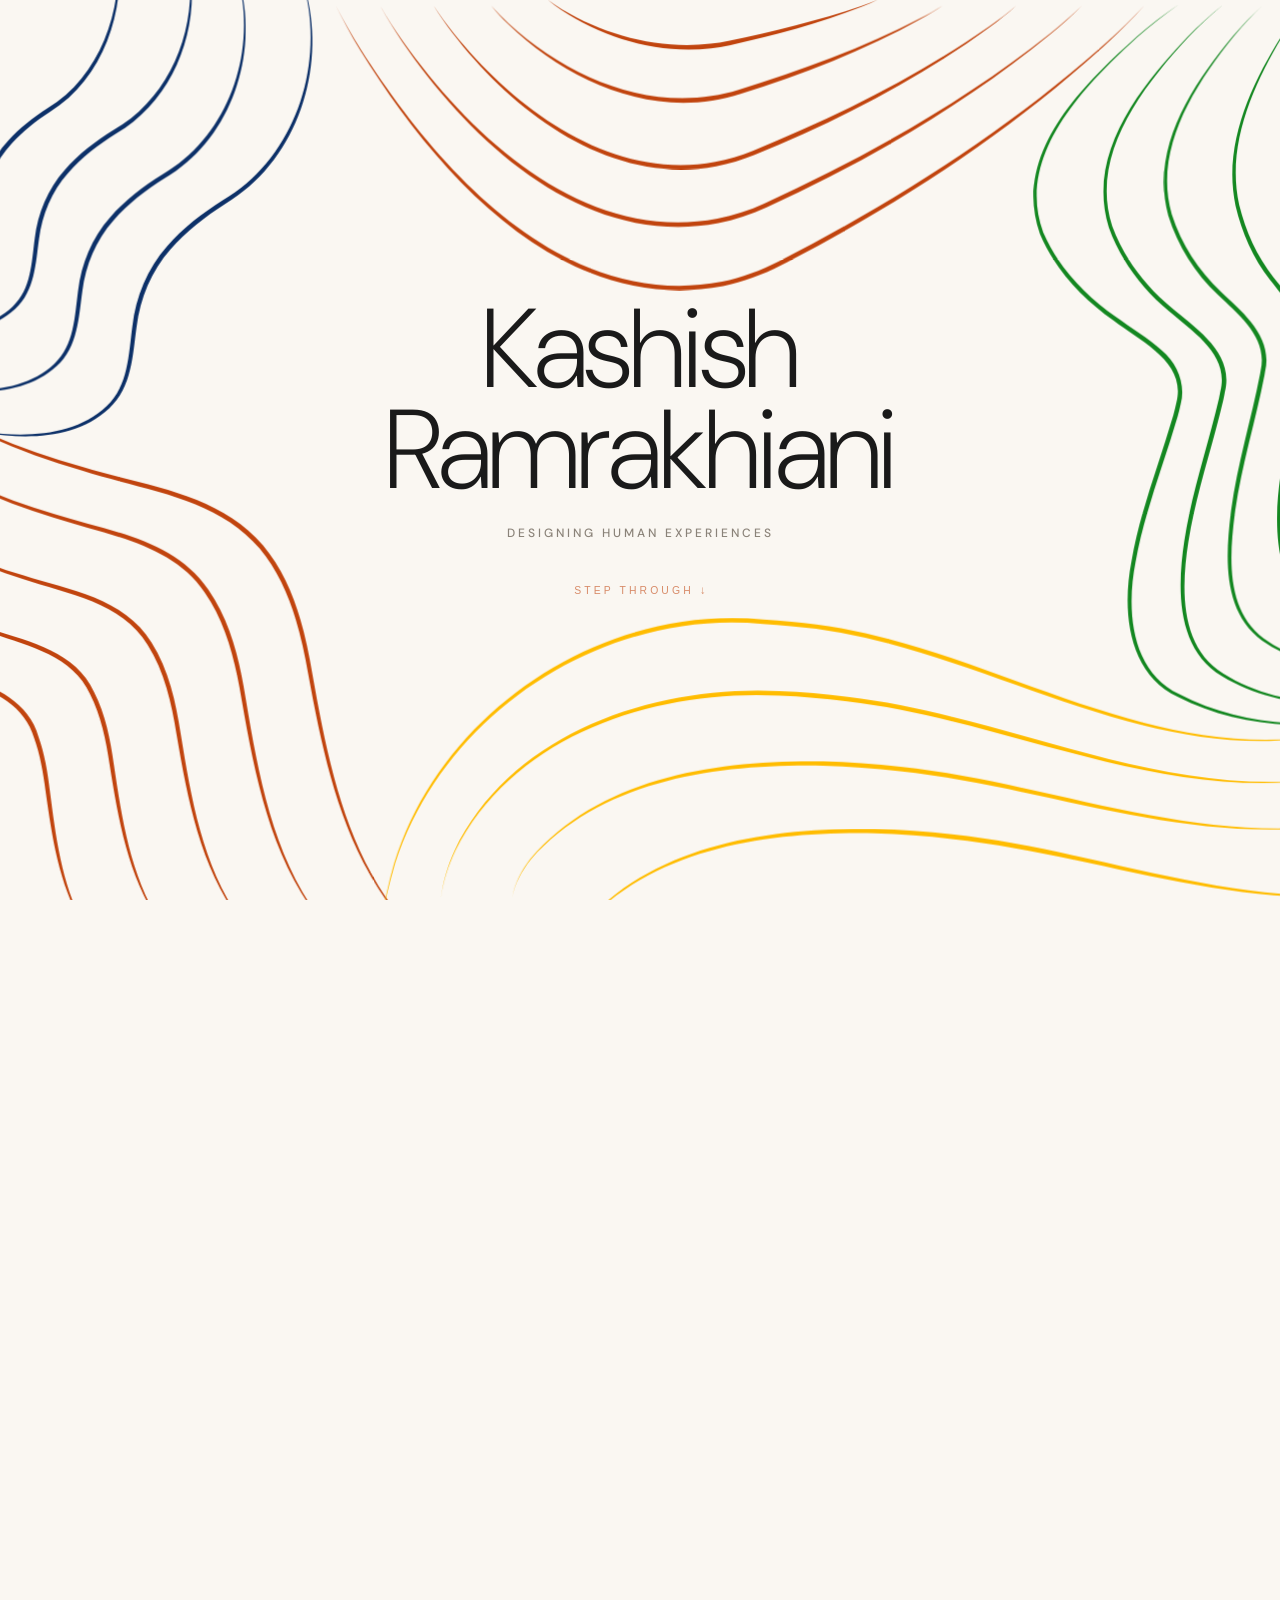
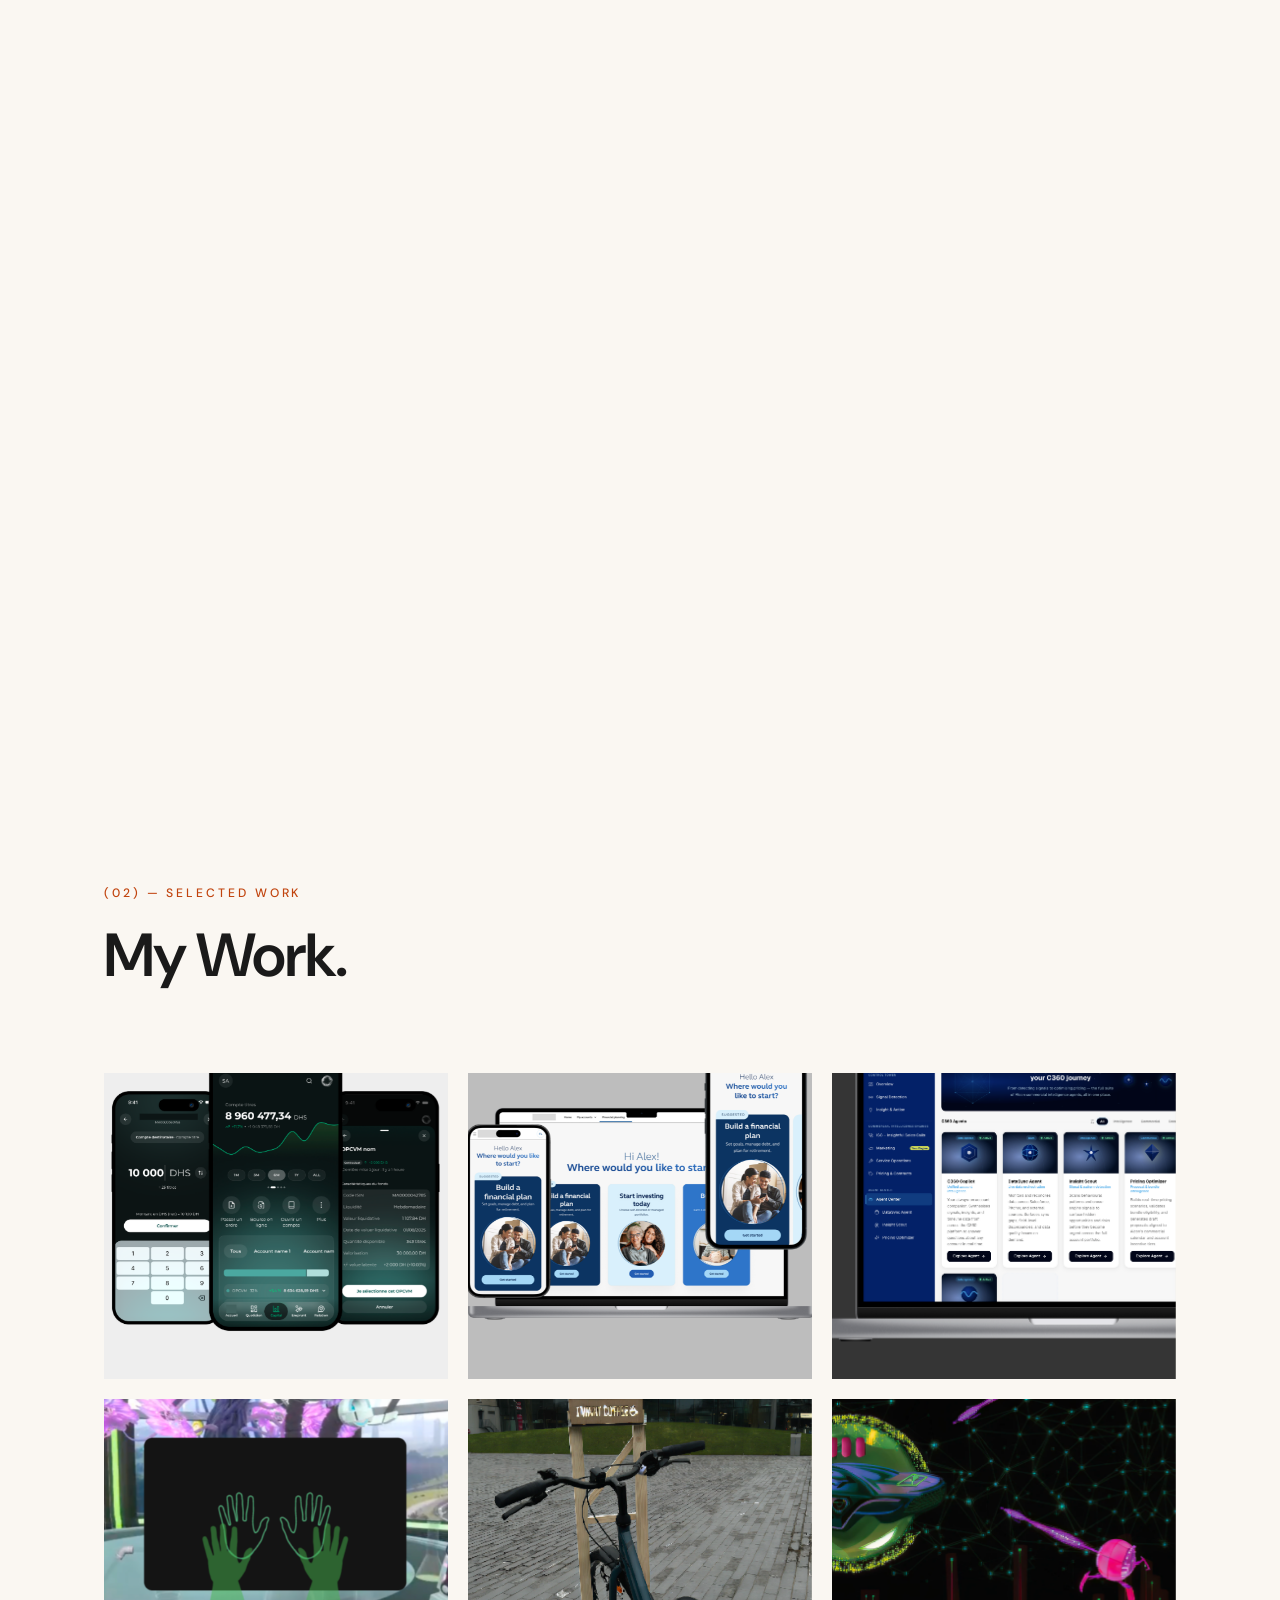
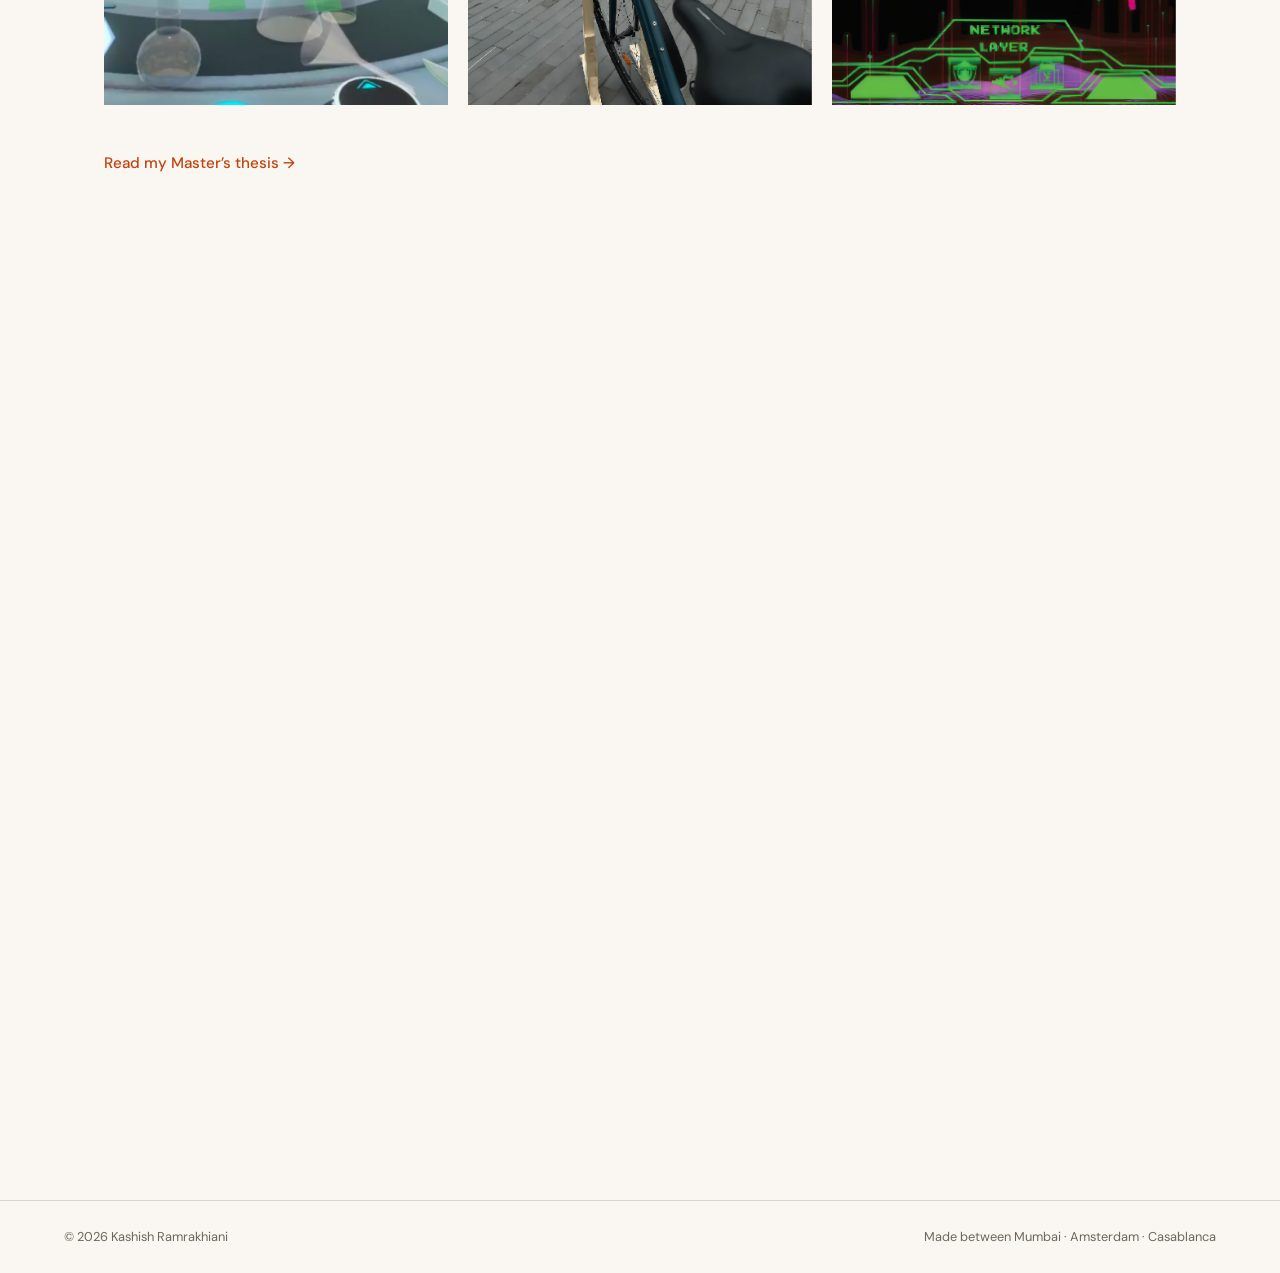
==== commit 63fd9a85: "Replace Agent-Driven Dashboard thumbnail with full mockup image Swaps in a properly exported dashboa" ====
--- a/index.html
+++ b/index.html
@@ -151,8 +151,8 @@
             <span class="work-gallery__caption">Parking Pal</span>
           </a>
           <a class="work-gallery__item" href="dashboard.html" aria-label="Agent-Driven Dashboard — Casablanca ‘26">
-            <span class="work-gallery__media work-gallery__media--contain">
-              <img src="img-agent-dashboard.png" alt="Agent-Driven Dashboard — dark analytics dashboard screens with charts and KPIs" loading="lazy" />
+            <span class="work-gallery__media">
+              <img src="img-agent-dashboard(new).png" alt="Agent-Driven Dashboard — dark analytics dashboard screens with charts and KPIs" loading="lazy" />
             </span>
             <span class="work-gallery__caption">Agent-Driven Dashboard</span>
           </a>
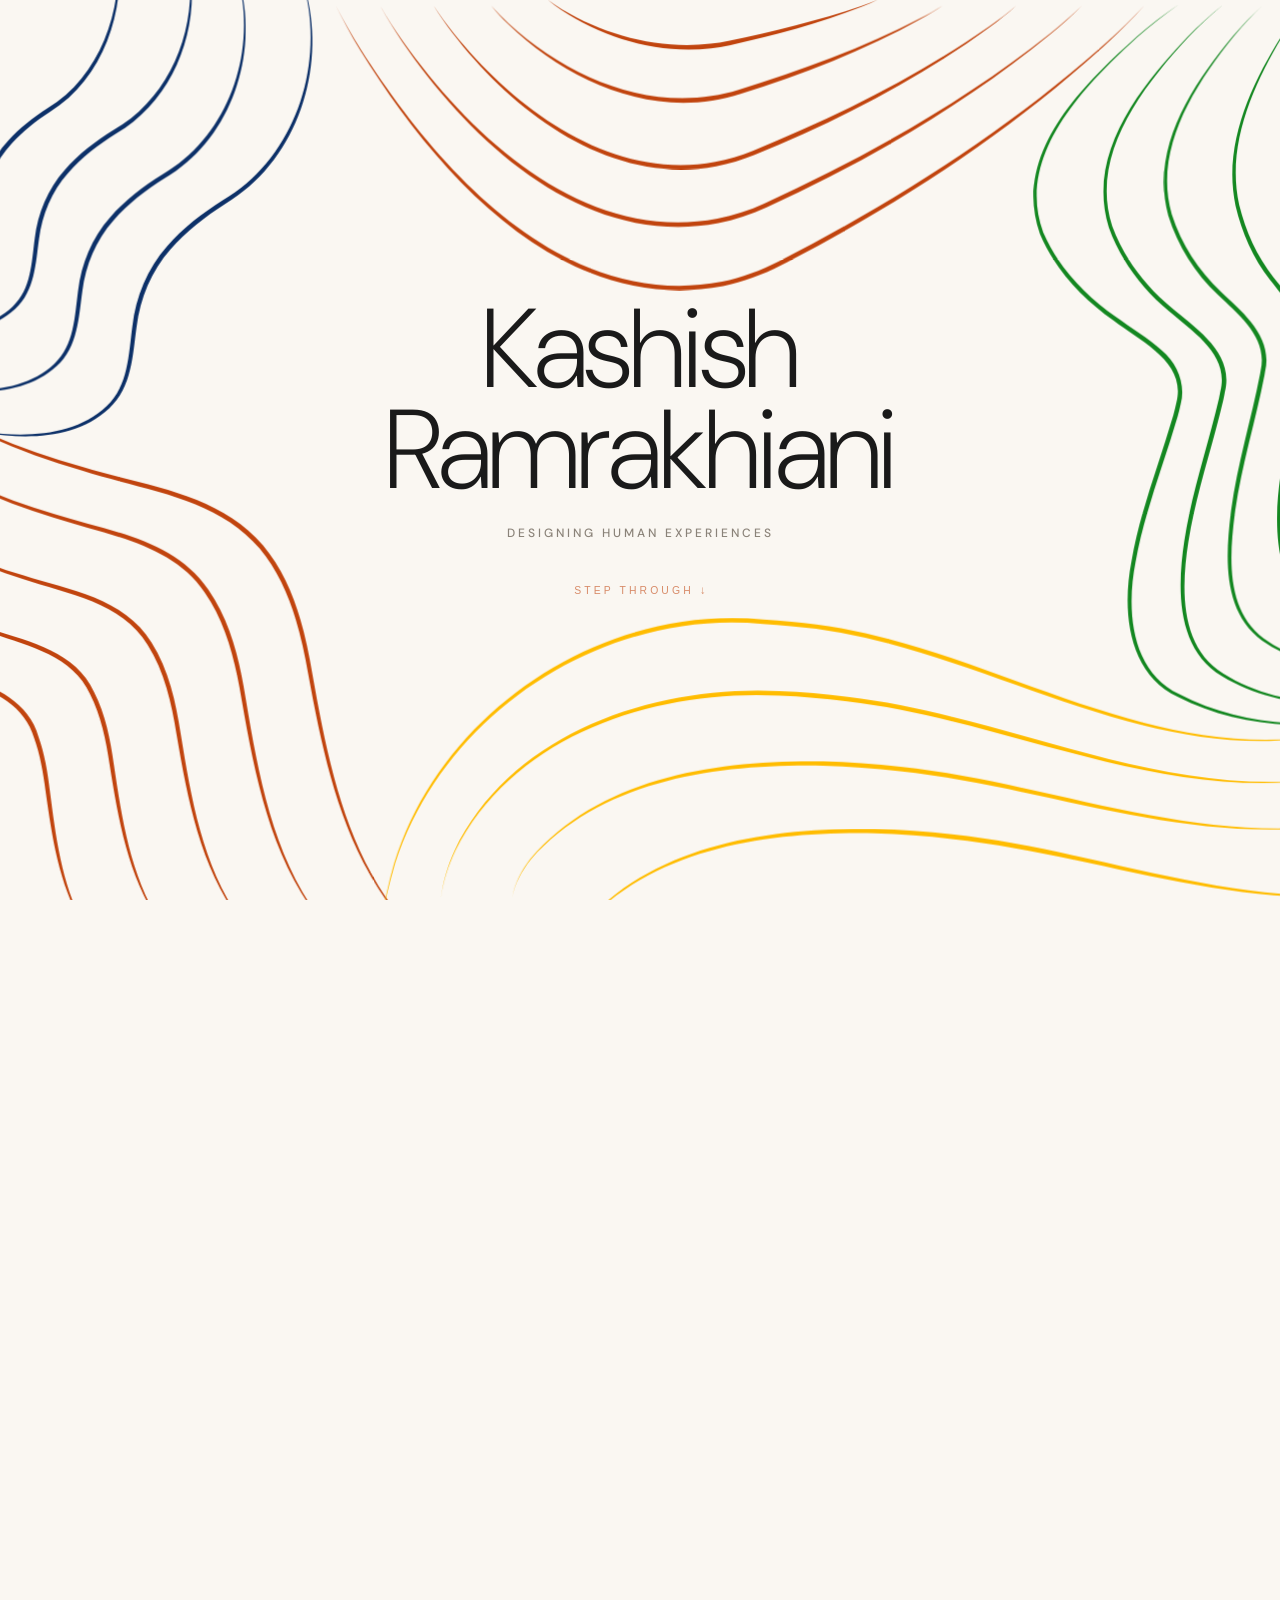
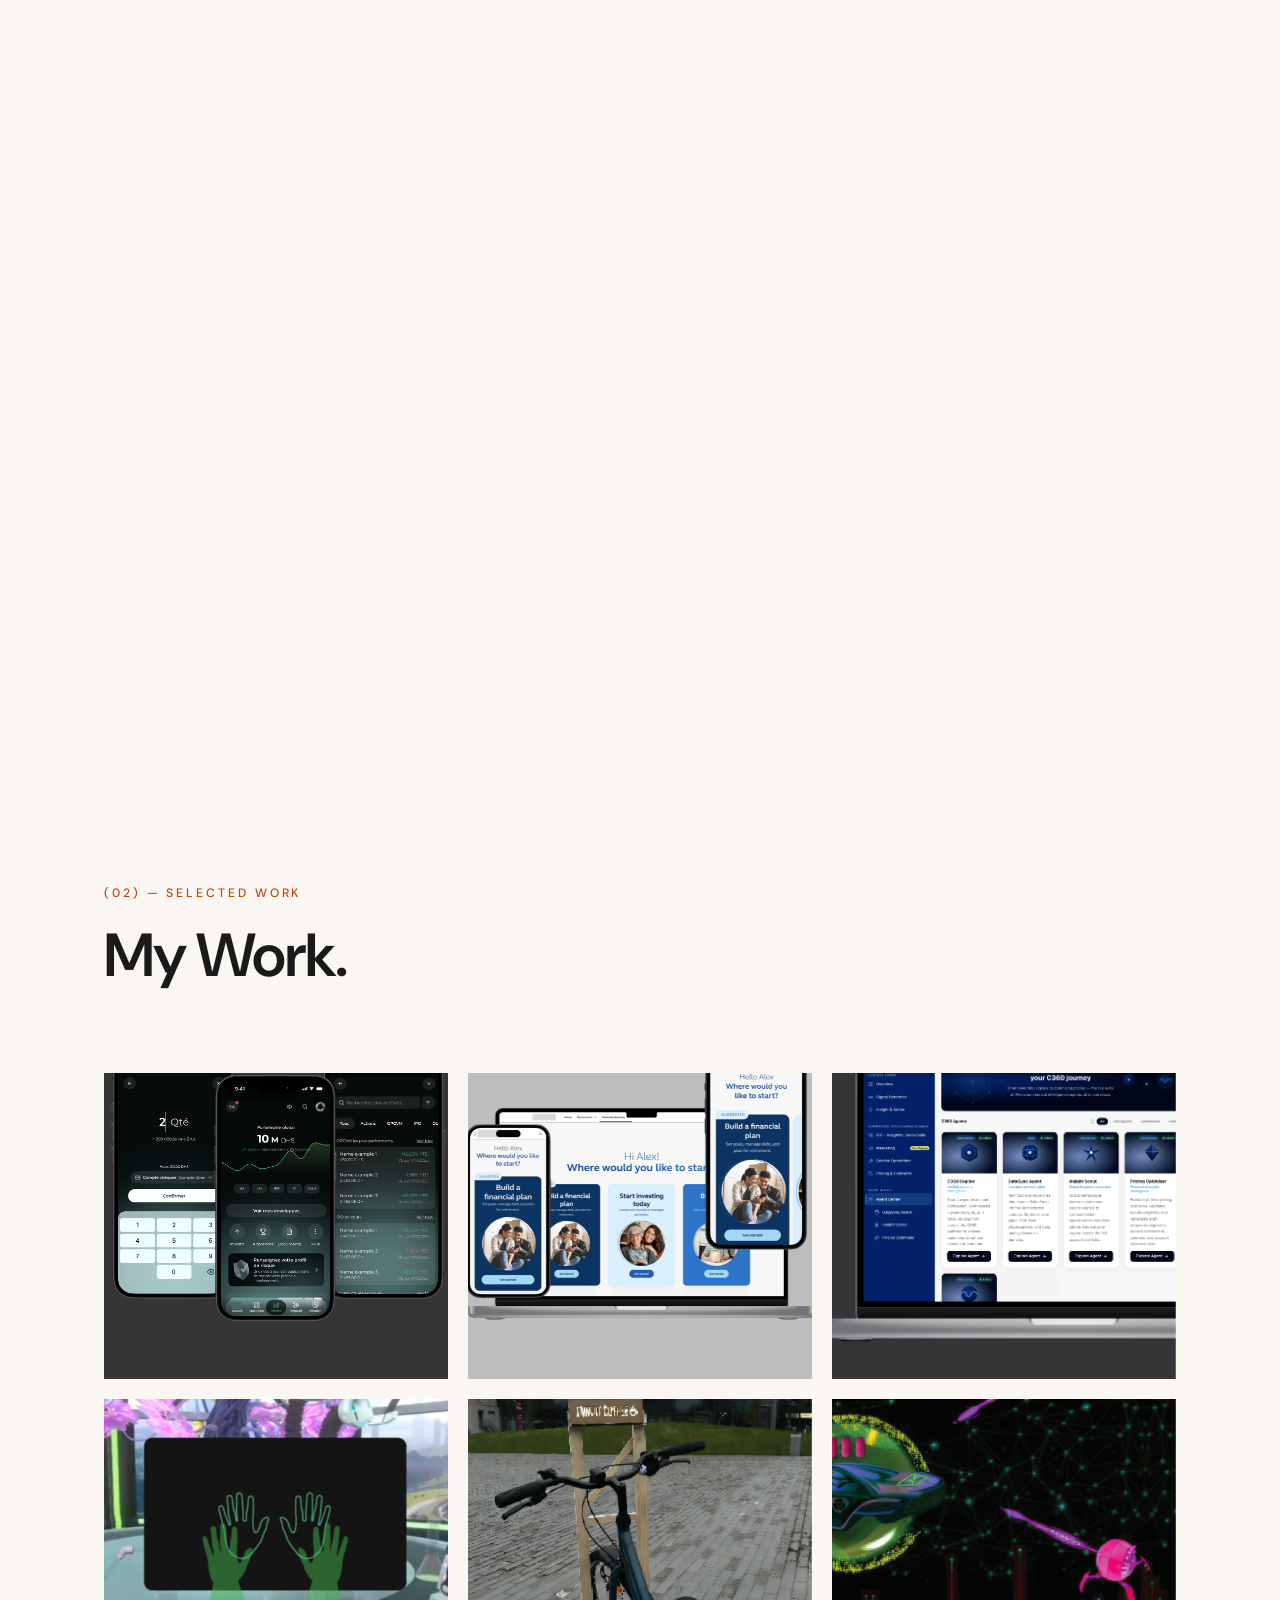
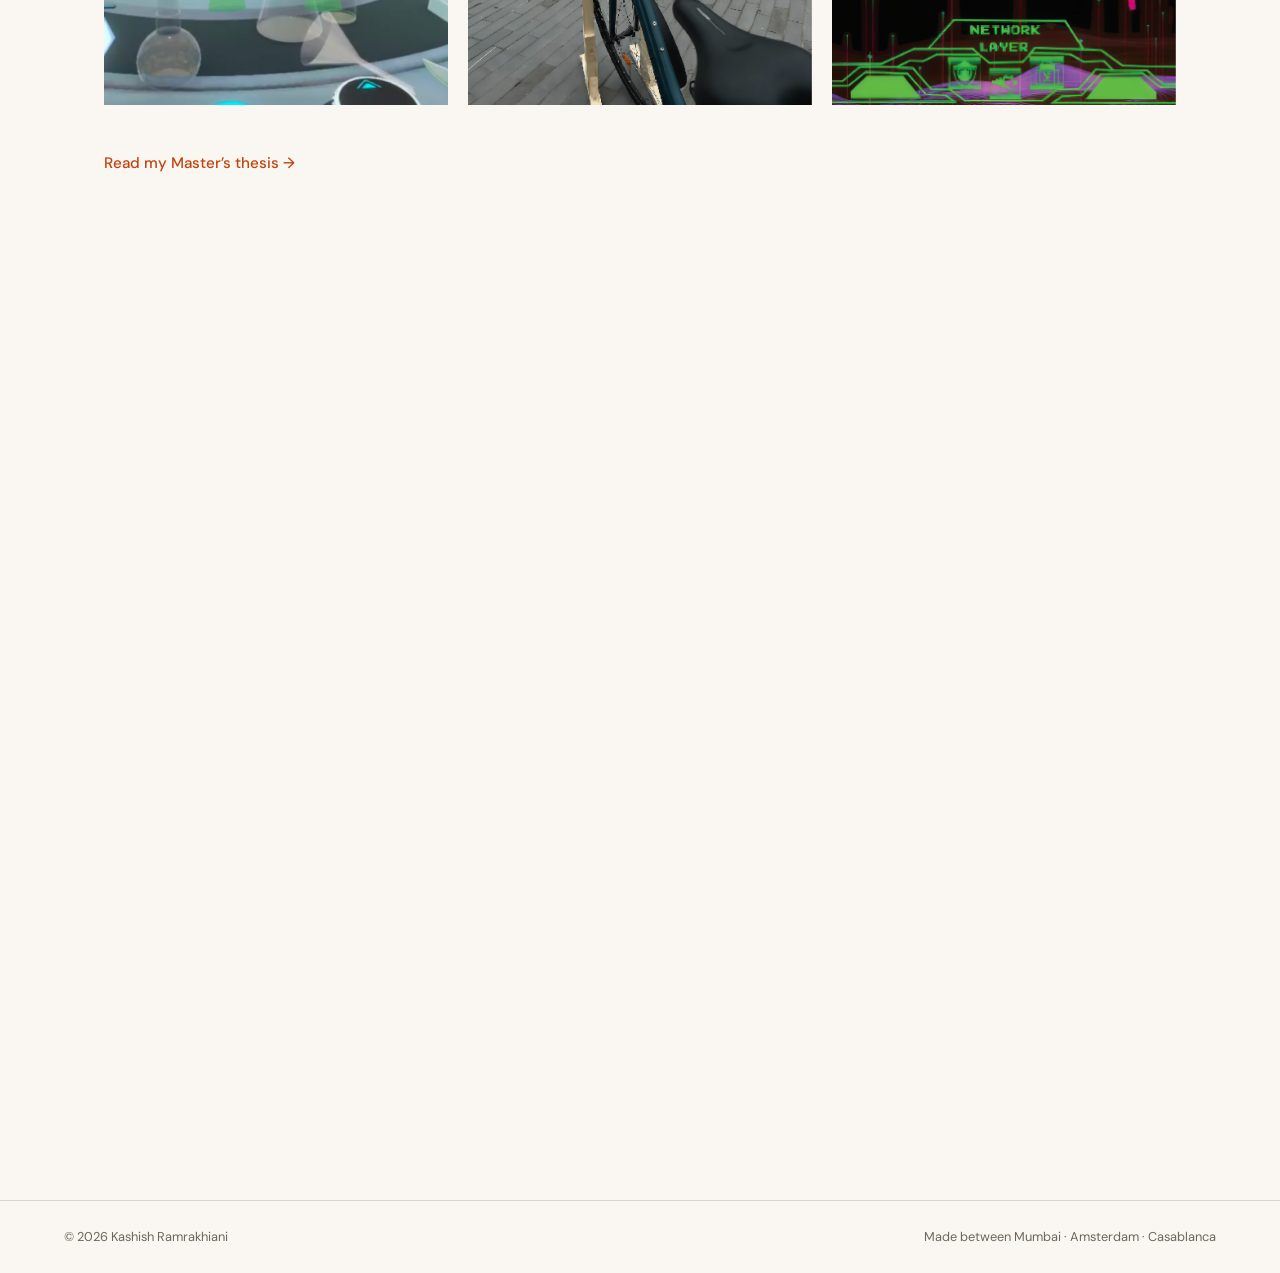
==== commit 40088caa: "Update Finance Ecosystem thumbnail and remove page hero image - Swaps homepage thumbnail to financia" ====
--- a/index.html
+++ b/index.html
@@ -126,9 +126,9 @@
         <p class="work__sub reveal">Five projects. Three countries. One thread — designing for people.</p>
 
         <div class="work-gallery reveal" id="work-gallery">
-          <a class="work-gallery__item" href="finance-ecosystem.html" aria-label="Finance Ecosystem — Casablanca ‘26">
-            <span class="work-gallery__media">
-              <img src="img-finance.png" alt="Finance Ecosystem — mobile app screens for a Casablanca financial product" loading="lazy" />
+          <a class="work-gallery__item work-gallery__item--zoom" href="finance-ecosystem.html" aria-label="Finance Ecosystem — Casablanca ‘26">
+            <span class="work-gallery__media">
+              <img src="financial-hero2.png" alt="Finance Ecosystem — mobile app screens for a Casablanca financial product" loading="lazy" />
             </span>
             <span class="work-gallery__caption">Finance Ecosystem</span>
           </a>
--- a/styles.css
+++ b/styles.css
@@ -771,6 +771,16 @@
 .work-gallery__item:focus-visible .work-gallery__ph {
   transform: scale(1.05);
 }
+/* Finance Ecosystem thumbnail: source image has generous dark padding
+   around the phone mockups, so zoom in a bit more than the default cover
+   crop to make the phones read bigger within the tile. */
+.work-gallery__item--zoom .work-gallery__media img {
+  transform: scale(1.18);
+}
+.work-gallery__item--zoom:hover .work-gallery__media img,
+.work-gallery__item--zoom:focus-visible .work-gallery__media img {
+  transform: scale(1.25);
+}
 .work-gallery__media--contain img {
   object-fit: contain;
   background: var(--card);
